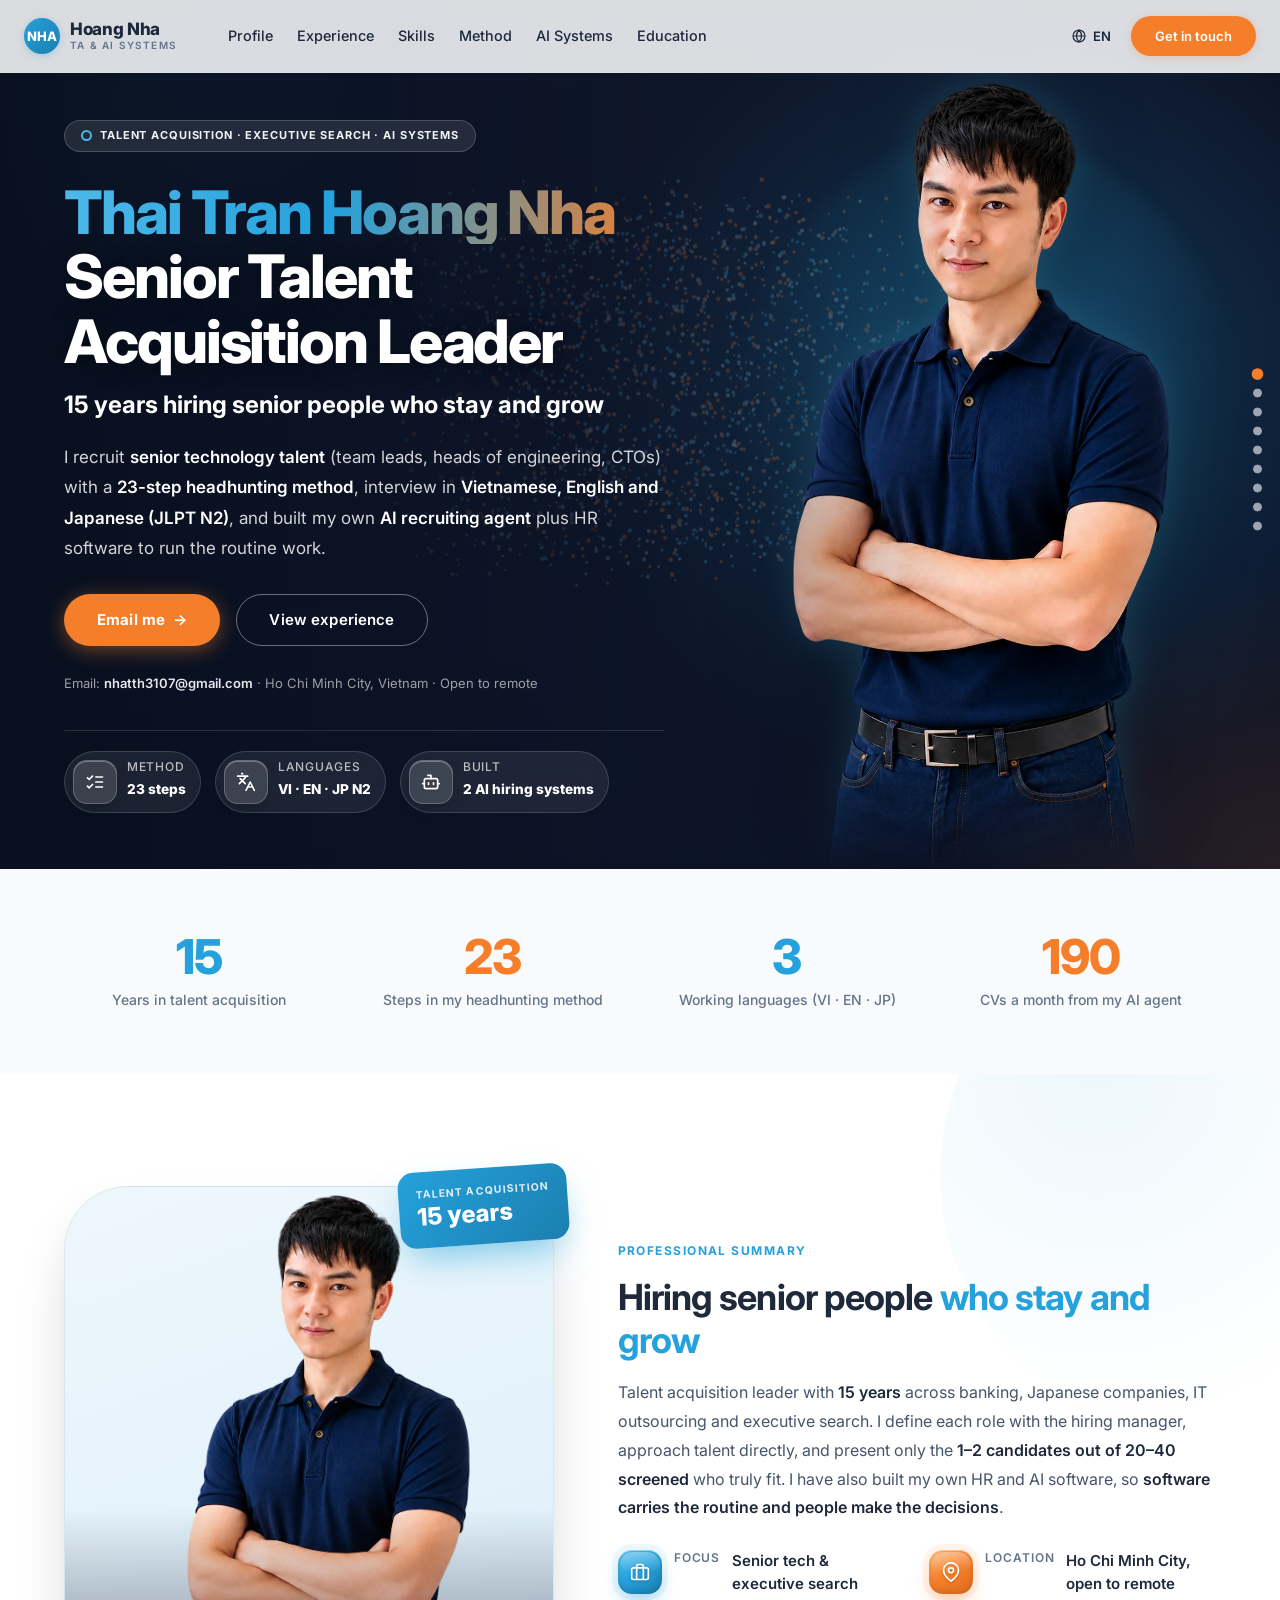
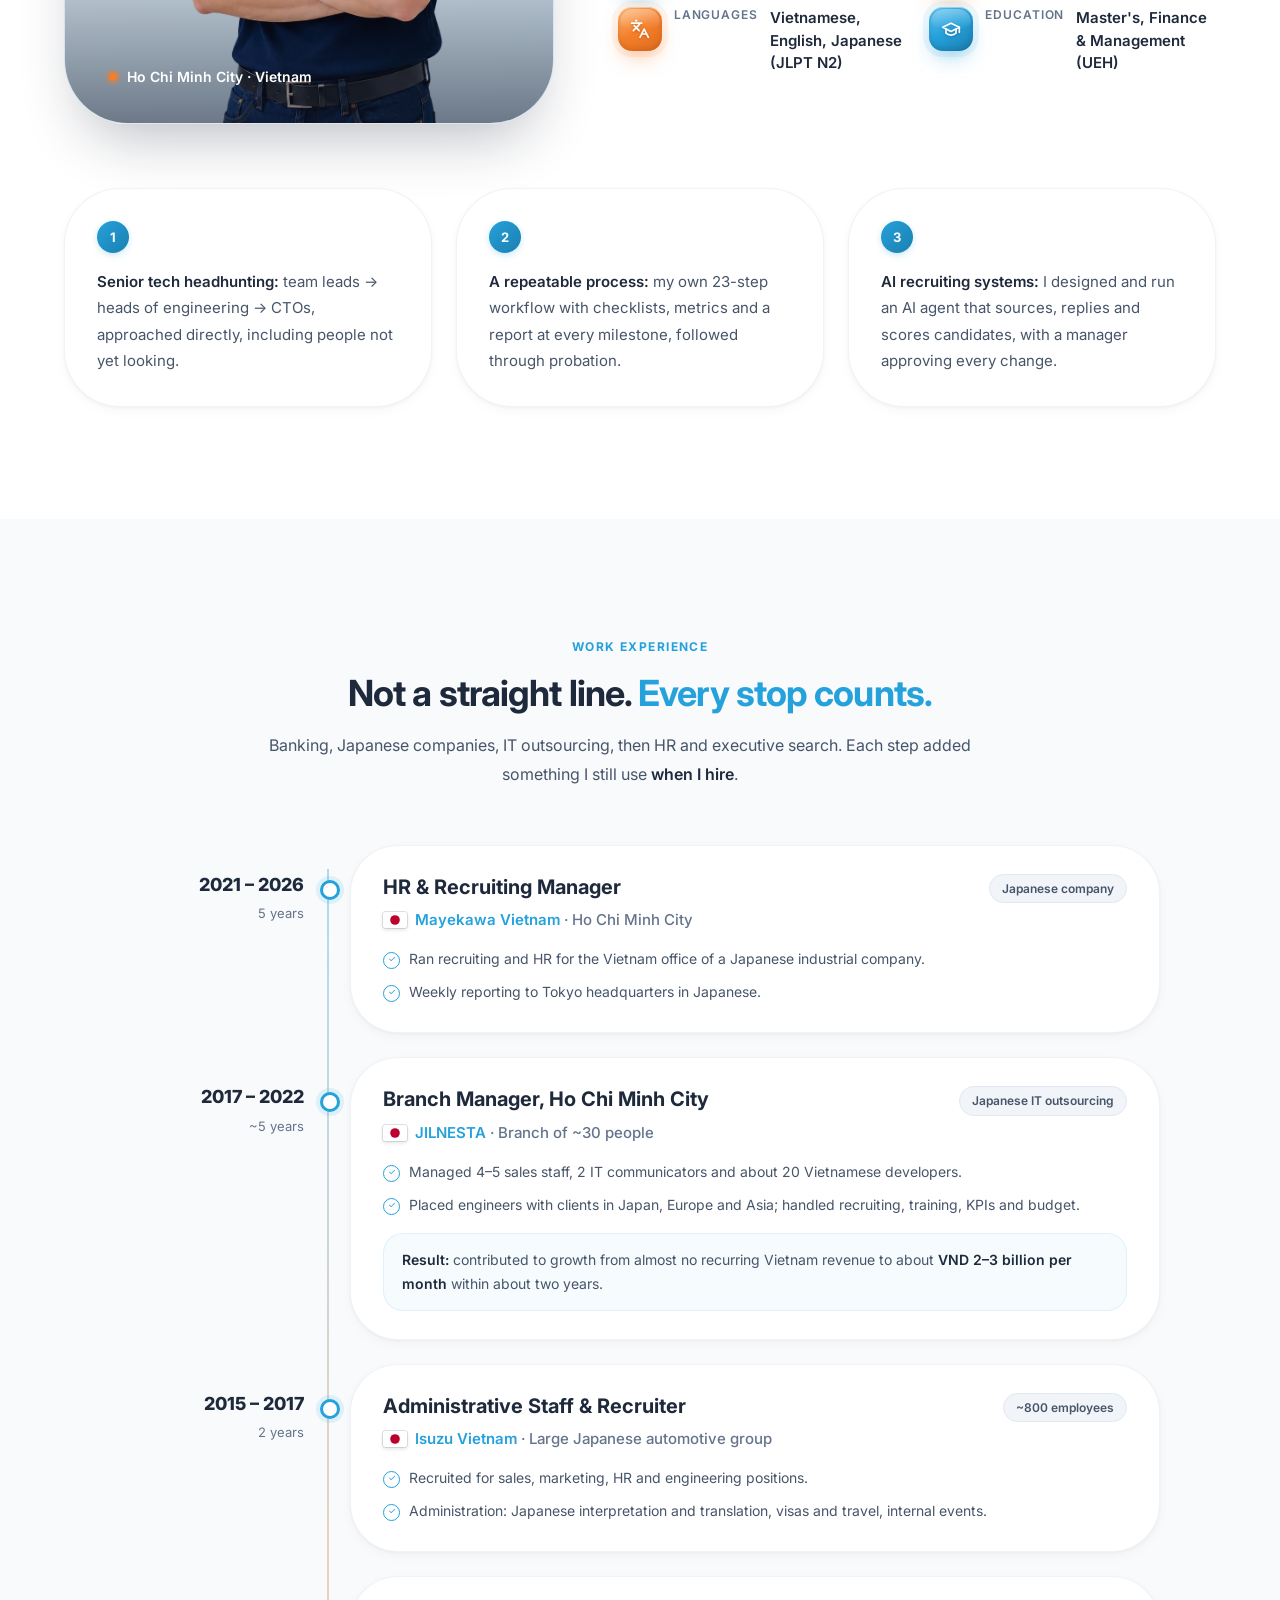
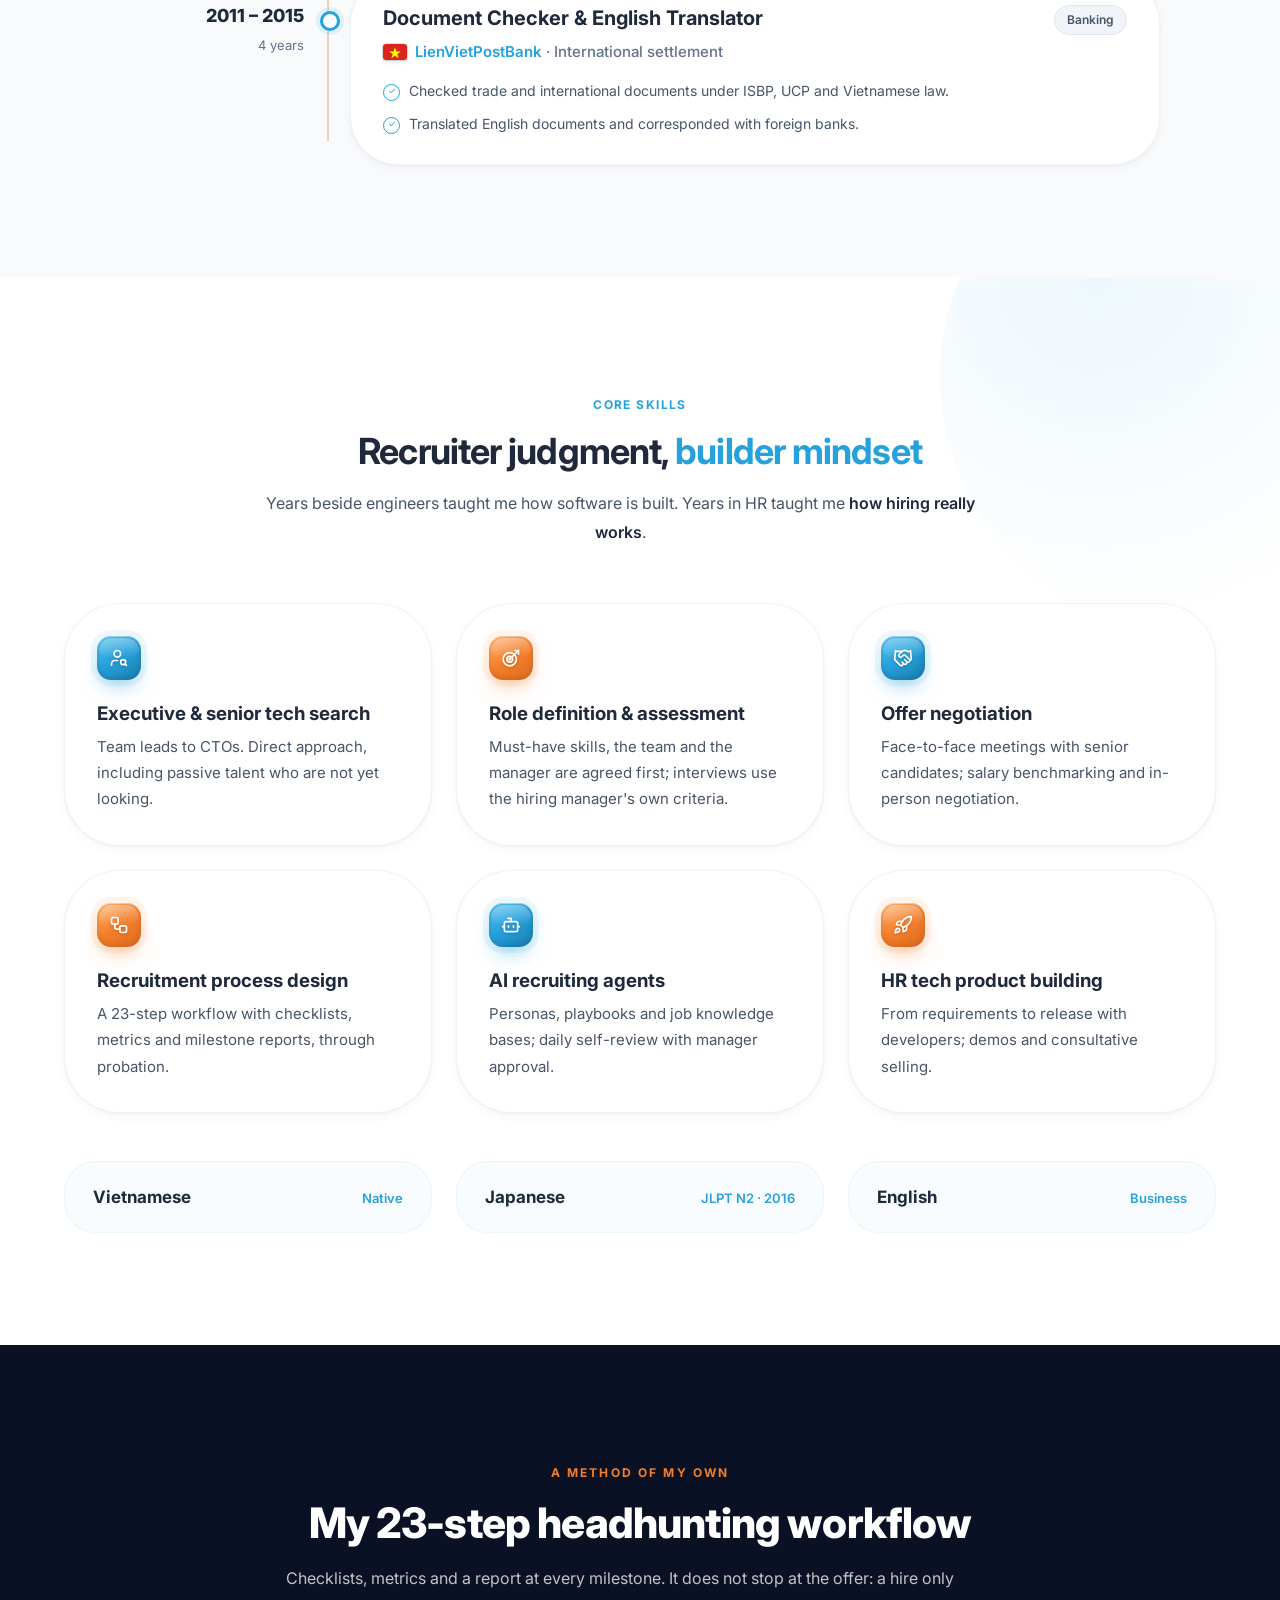
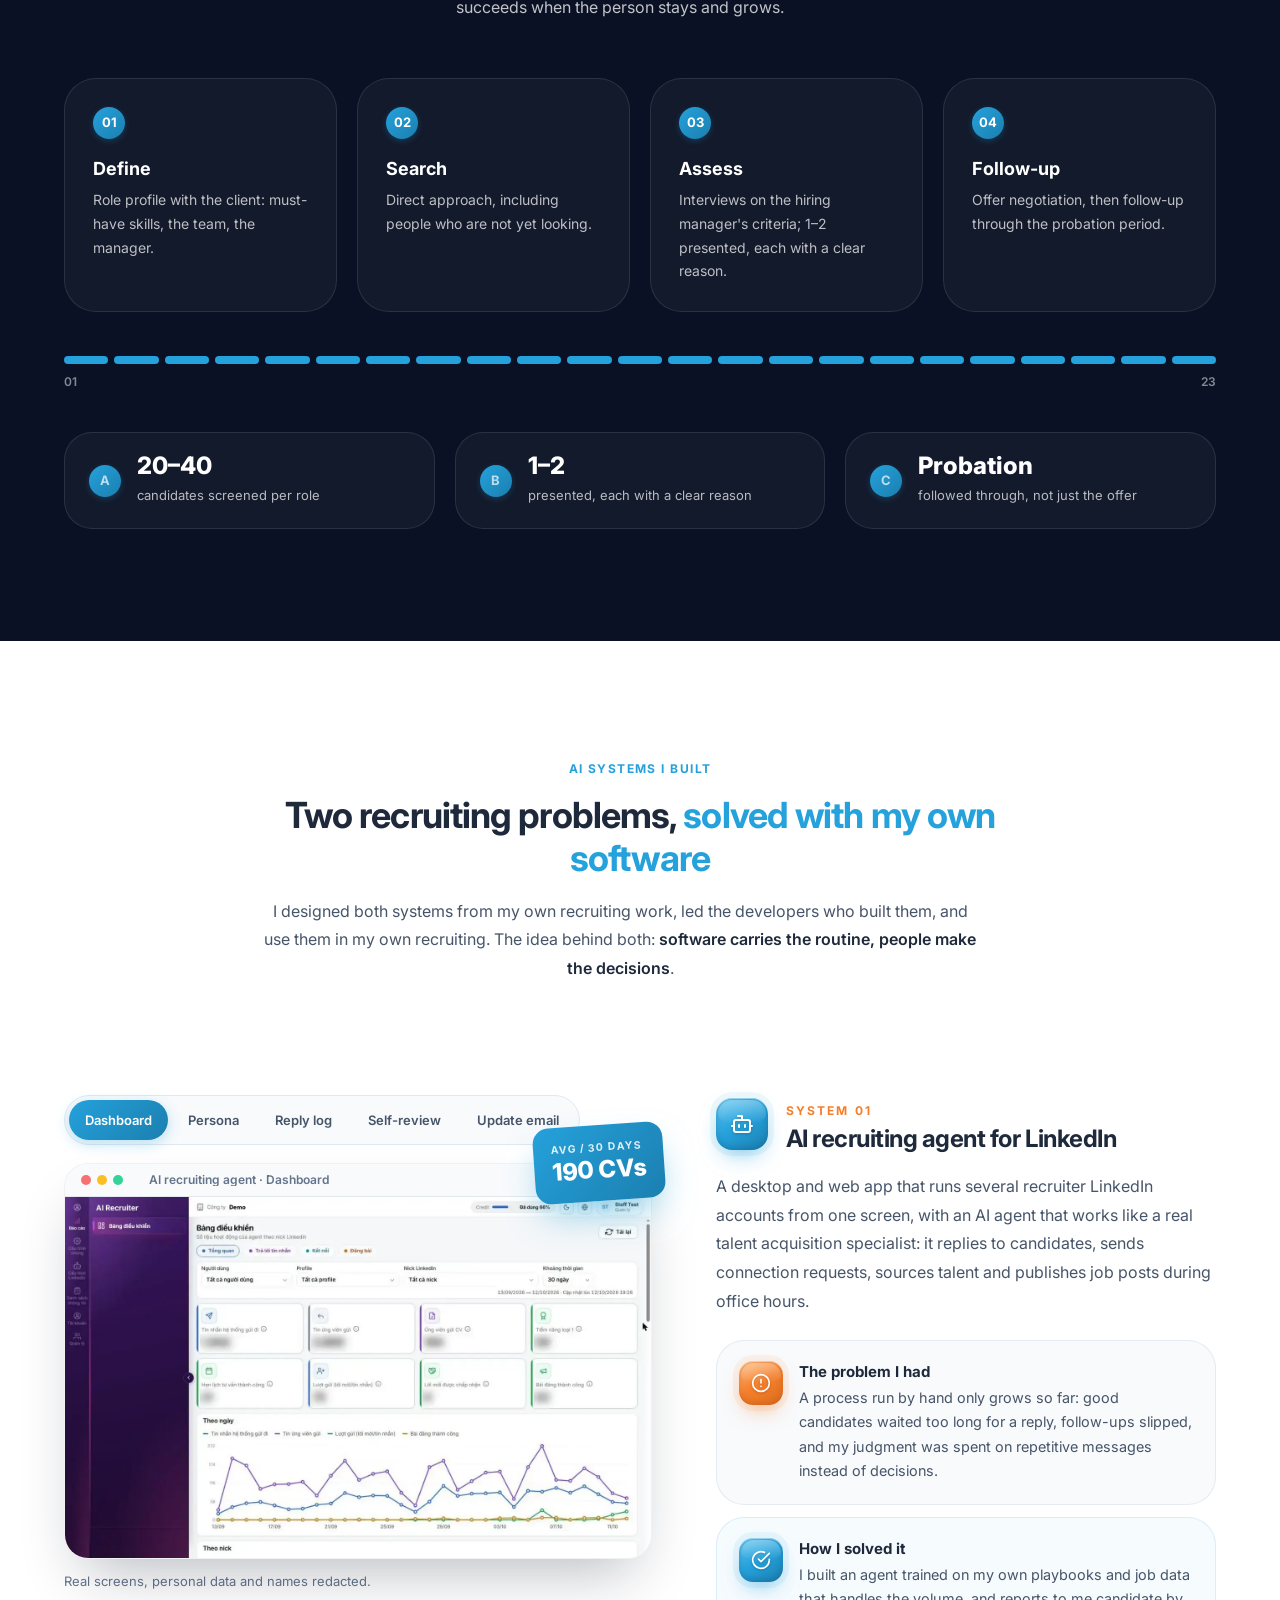
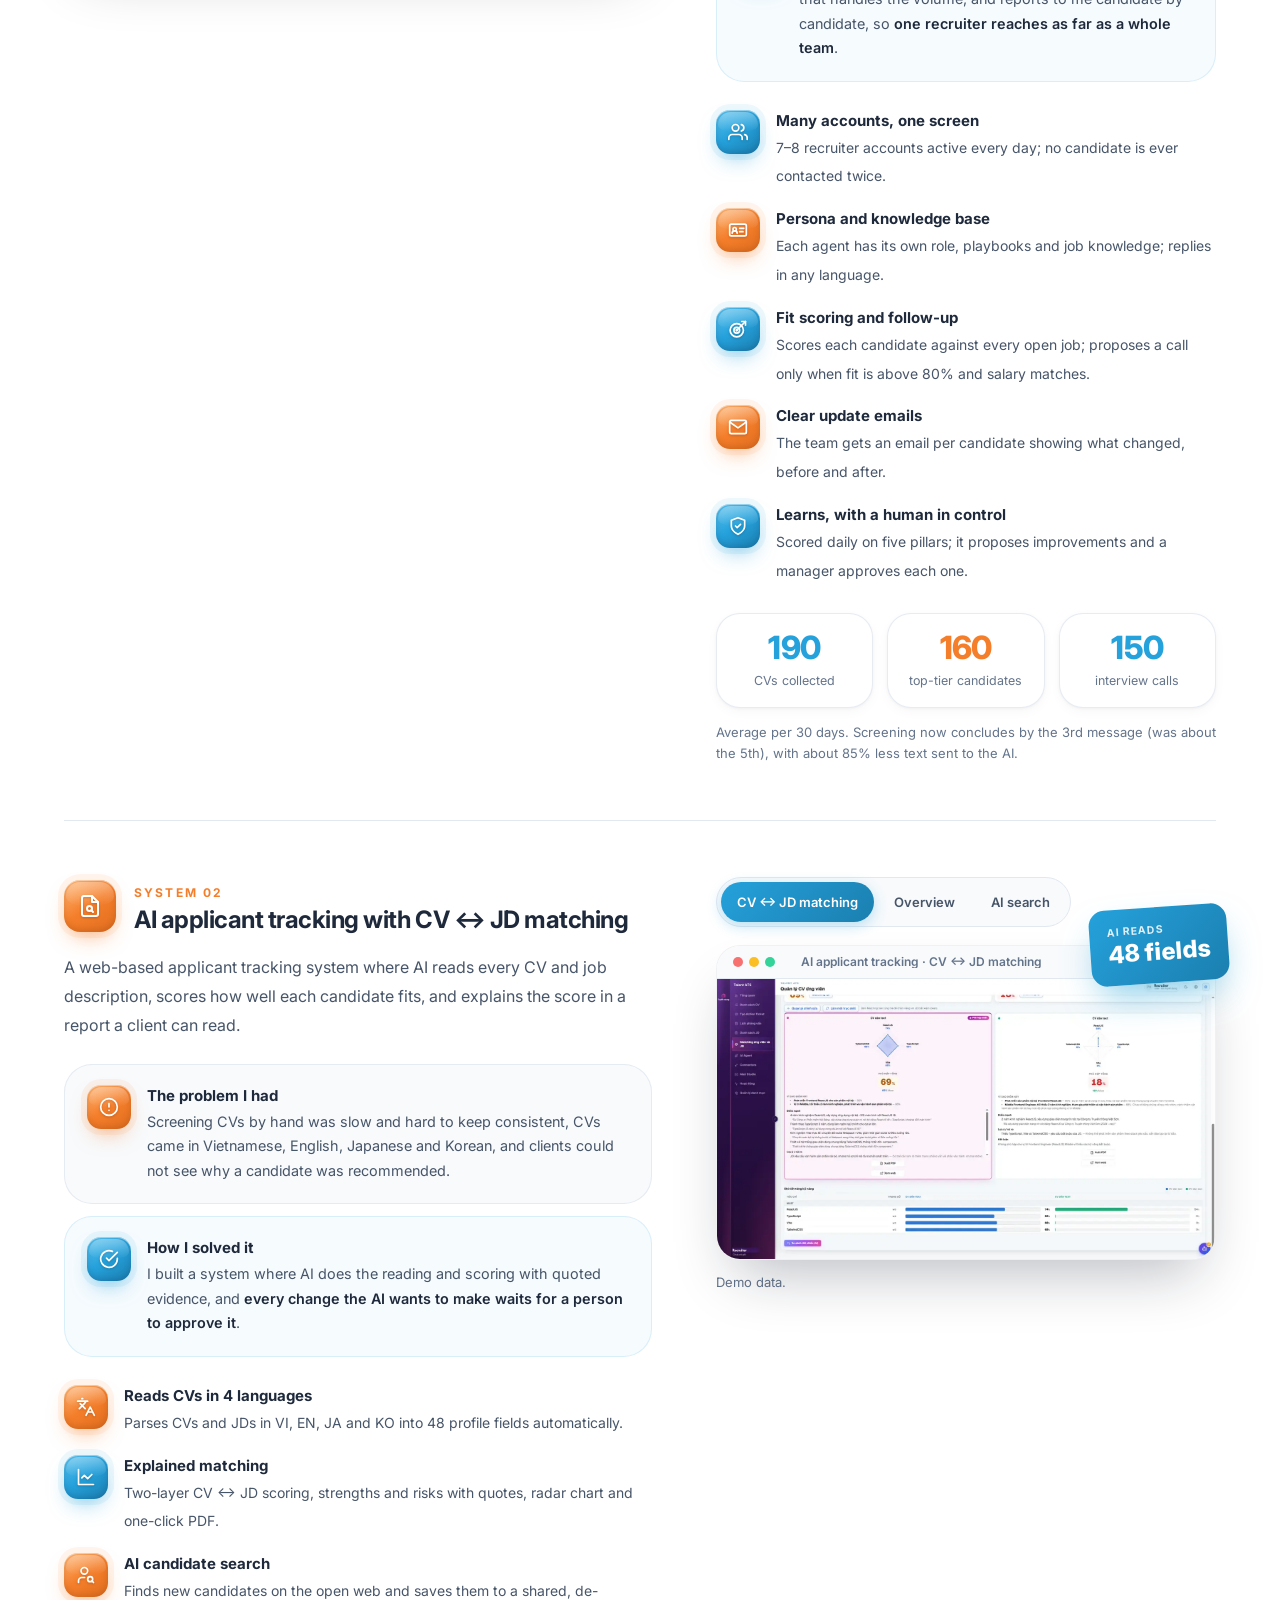
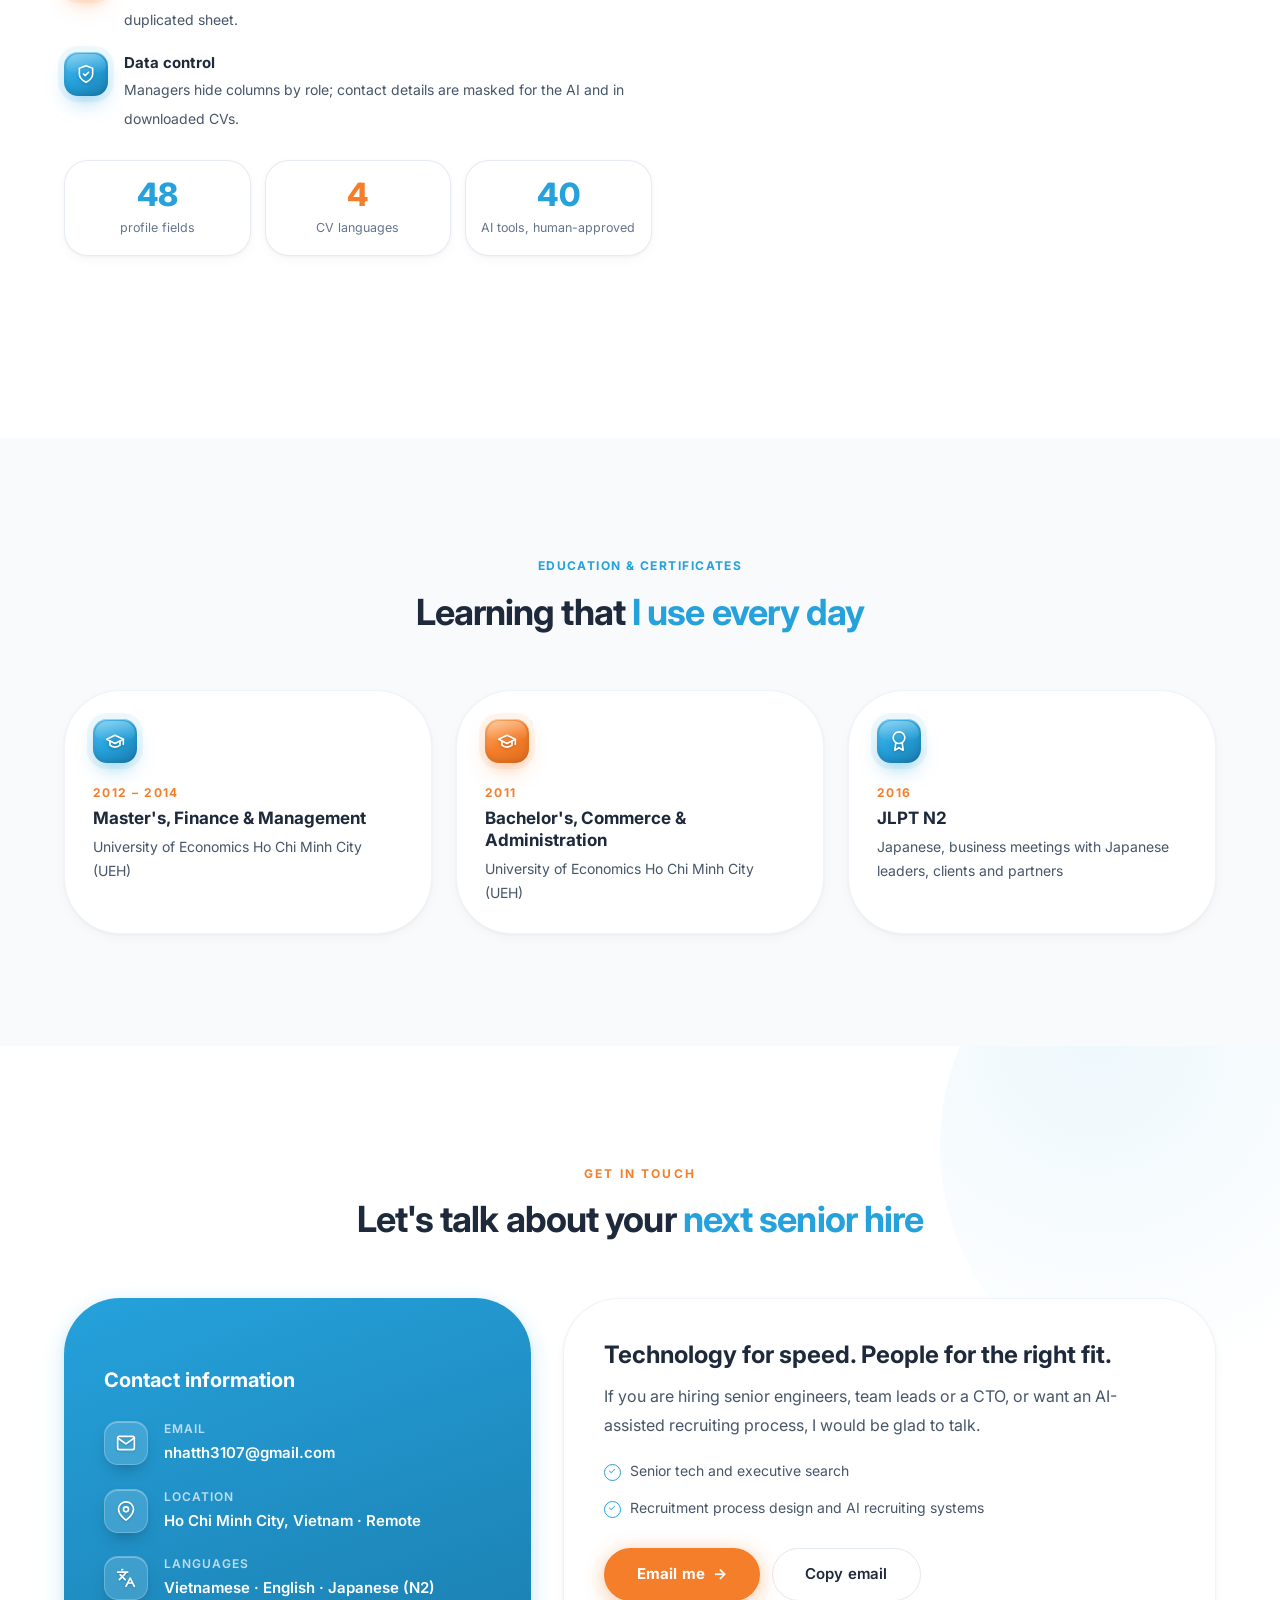
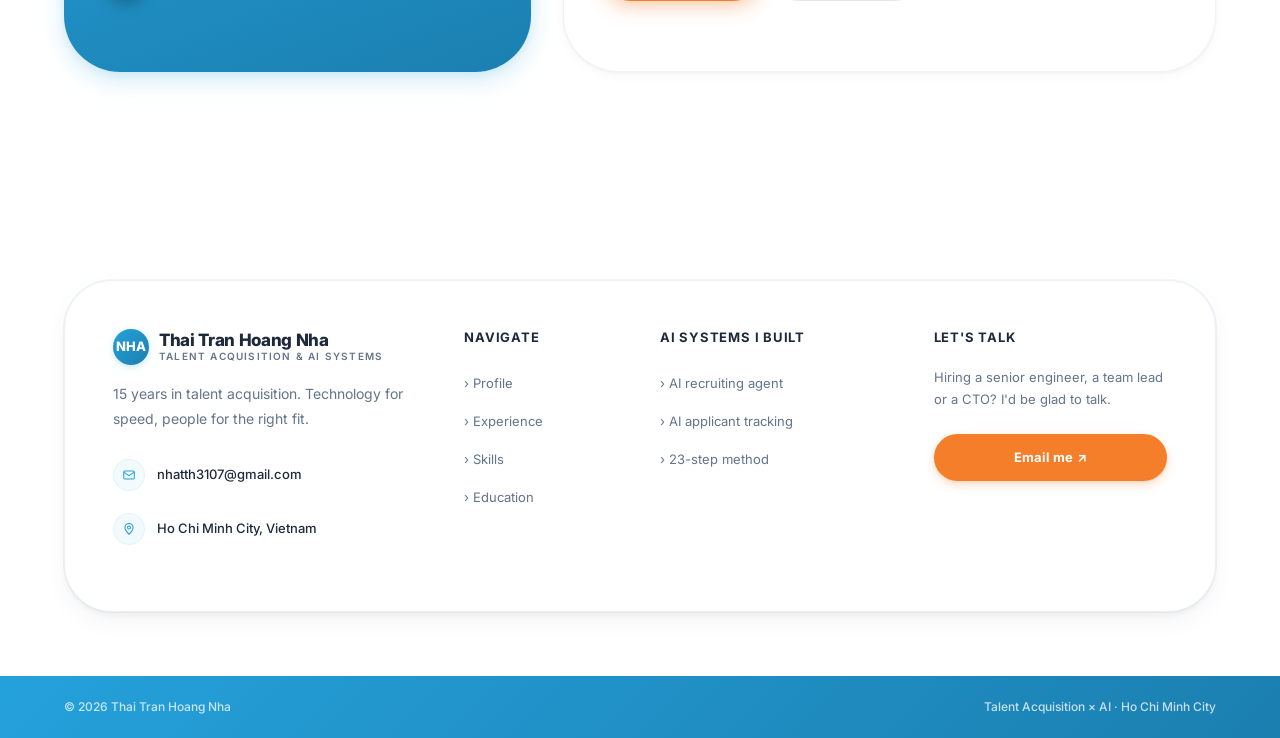
==== Index.html @ be662c87 "Add files via upload" ====
<!doctype html>
<html lang="en" data-lang="en">
<head>
<meta charset="utf-8">
<meta name="viewport" content="width=device-width, initial-scale=1">
<title>Thai Tran Hoang Nha · Talent Acquisition & AI Systems</title>
<meta name="description" content="Thai Tran Hoang Nha (Nha), talent acquisition leader in Ho Chi Minh City, 15 years in TA, builder of AI recruiting systems.">
<link rel="preconnect" href="https://fonts.googleapis.com">
<link rel="preconnect" href="https://fonts.gstatic.com" crossorigin>
<link href="https://fonts.googleapis.com/css2?family=Inter:wght@400;500;600;700;800&display=swap&subset=vietnamese" rel="stylesheet">
<style>
/* Design tokens. Light only. Old variable names kept for the section fragments. */
:root{
  /* brand  */
  --brand-blue:#25A1DB; --brand-blue-light:#4DB8E8; --brand-blue-dark:#1B7FB0;
  --brand-orange:#F47E2A; --brand-orange-light:#F9A256; --brand-orange-dark:#E06E20;
  --brand-navy:#0A1124; --brand-navy-2:#0F172A;
  --grad-blue:linear-gradient(135deg,#25A1DB 0%,#1B7FB0 100%);
  --grad-orange:linear-gradient(135deg,#F47E2A 0%,#F9A256 100%);
  --grad-text:linear-gradient(92deg,#4DB8E8 0%,#25A1DB 45%,#F47E2A 100%);
  --hero-overlay:linear-gradient(to right,rgba(8,15,30,.92) 0%,rgba(10,18,36,.80) 28%,rgba(15,23,42,.45) 55%,rgba(10,18,36,.15) 80%,rgba(10,18,36,.05) 100%);
  --card-rest:0 1px 3px rgba(0,0,0,.04),0 4px 12px rgba(0,0,0,.03);
  --card-hover:0 12px 40px -8px rgba(0,0,0,.1),0 4px 16px -4px rgba(0,0,0,.06);

  /* semantic names used by the fragments */
  --bg:#FFFFFF; --bg2:#EEF7FC; --surface:#FFFFFF; --surface2:#F8FAFC;
  --line:#E2E8F0; --ink:#1E293B; --mute:#475569; --dim:#64748B;
  --acc:#F47E2A; --acc2:#E06E20; --blue:#25A1DB; --blue2:#1B7FB0;
  --glowA:rgba(37,161,219,.22); --glowB:rgba(244,126,42,.08);
  --shadow:var(--card-rest); --shadow-lg:var(--card-hover);
  --grid:transparent;
  --r:56px; --r-sm:28px;
  --ease:cubic-bezier(.22,1,.36,1);
  --fh:"Inter","Plus Jakarta Sans",system-ui,-apple-system,sans-serif;
  --fb:"Inter","Plus Jakarta Sans",system-ui,-apple-system,sans-serif;
  color-scheme:light;
}

/* ===================== BASE ===================== */
*{box-sizing:border-box}
html{scroll-behavior:smooth;scroll-padding-top:80px}
html,body{margin:0}
body{background:#fff;color:var(--mute);font:400 16px/1.8 var(--fb);overflow-x:hidden;-webkit-font-smoothing:antialiased}
img{max-width:100%;display:block}
a{color:inherit}
h1,h2,h3,h4{font-family:var(--fh);margin:0;color:var(--ink);line-height:1.3}
p{margin:0}
::selection{background:rgba(37,161,219,.2);color:var(--ink)}
html[data-lang="en"] .vi{display:none!important}
html[data-lang="vi"] .en{display:none!important}
.bgfx{display:none}
.cursor-glow{display:none}

/* ===================== LAYOUT  ===================== */
.wrap{max-width:1200px;margin:0 auto;padding:0 16px;position:relative;z-index:2}
@media(min-width:600px){.wrap{padding:0 24px}}
.sec{position:relative;overflow:clip;padding:80px 0;background:#fff}
@media(min-width:900px){.sec{padding:112px 0}}
/* alternate white / tint */
main > section.sec:nth-of-type(odd){background:#F8FAFC}
main > section.sec.sec--white{background:#fff}
main > section.sec.sec--tint{background:#F8FAFC}
/* dark navy section */
main > section.sec.sec--dark{background:var(--brand-navy);color:rgba(255,255,255,.85)}
.sec--dark h2,.sec--dark h3,.sec--dark .h2,.sec--dark .h3{color:#fff}
@media(min-width:900px){.sec--dark .h2{font-size:2.625rem;font-weight:800;letter-spacing:-.02em}}
.sec--dark .lead,.sec--dark .muted{color:rgba(255,255,255,.75)}
.sec--dark .dim{color:rgba(255,255,255,.55)}
/* soft blue blob */
.sec:not(#summary):not(#skills):not(#contact)::before{display:none}
.sec::before{content:"";position:absolute;width:520px;height:520px;right:-180px;top:-160px;border-radius:50%;pointer-events:none;background:radial-gradient(circle at 30% 30%,rgba(37,161,219,.08) 0%,transparent 70%);z-index:0}
.center{text-align:center}
.grid-2{display:grid;grid-template-columns:1fr 1fr;gap:56px;align-items:center}
.grid-3{display:grid;grid-template-columns:repeat(3,1fr);gap:24px}
.grid-4{display:grid;grid-template-columns:repeat(4,1fr);gap:24px}
@media(max-width:899px){.grid-2{grid-template-columns:1fr;gap:40px}.grid-4{grid-template-columns:repeat(2,1fr)}.grid-3{grid-template-columns:1fr 1fr}}
@media(max-width:599px){.grid-3,.grid-4{grid-template-columns:1fr}}

/* ===================== TYPOGRAPHY  ===================== */
/* .chap = eyebrow */
.chap{display:flex;align-items:center;gap:10px;margin:0 0 16px;font:700 .75rem/1.4 var(--fb);letter-spacing:.12em;text-transform:uppercase;color:var(--brand-blue)}
.center .chap,.chap.center{justify-content:center}
.chap b{display:none}
.chap i{flex:0 0 28px;height:2px;border-radius:2px;background:var(--brand-orange)}
.chap > span:last-child{color:var(--dim);font-weight:600;letter-spacing:.08em}
.sec--dark .chap{color:var(--brand-blue-light)}
/* .kick = kicker */
.kick{display:inline-block;margin-bottom:12px;font:700 .75rem/1.4 var(--fb);letter-spacing:.18em;text-transform:uppercase;color:var(--brand-orange)}
.h1{font-weight:800;letter-spacing:-.035em;line-height:1.08;font-size:2.25rem;color:var(--ink)}
@media(min-width:900px){.h1{font-size:3.25rem}}
@media(min-width:1200px){.h1{font-size:3.75rem}}
.h2{font-weight:700;letter-spacing:-.025em;line-height:1.2;font-size:1.875rem;color:var(--ink);margin:0 0 16px}
@media(min-width:900px){.h2{font-size:2.25rem}}
.h3{font-weight:600;letter-spacing:-.015em;line-height:1.3;font-size:1.25rem;color:var(--ink)}
/* accent word: span in h2 is blue on the site; .hl = blue, .hl-b = gradient (KineticTitle accent) */
.hl{color:var(--brand-blue)}
.hl-b{background:var(--grad-text);-webkit-background-clip:text;background-clip:text;-webkit-text-fill-color:transparent}
.sec--dark .hl{color:#7DD3FC}
.lead{font-size:1rem;line-height:1.8;color:var(--mute);max-width:720px;margin-top:8px}
.lead b{font-weight:600;color:var(--ink)}
.center .lead{margin-left:auto;margin-right:auto}
.muted{color:var(--mute)} .dim{color:var(--dim)}
.small{font-size:.8125rem}

/* ===================== COMPONENTS ===================== */
/* card */
.card{background:#fff;border:1px solid rgba(226,232,240,.5);border-radius:var(--r);padding:32px;box-shadow:var(--card-rest);position:relative;transition:all .4s var(--ease)}
.card:hover{box-shadow:var(--card-hover);transform:translateY(-4px);border-color:rgba(37,161,219,.15)}
.card.glass{background:rgba(255,255,255,.85);backdrop-filter:blur(16px);-webkit-backdrop-filter:blur(16px)}
.card.active{border-color:rgba(244,126,42,.45);box-shadow:0 12px 40px -8px rgba(244,126,42,.25),0 4px 16px -4px rgba(0,0,0,.06)}
.sec--dark .card{background:rgba(255,255,255,.04);border-color:rgba(255,255,255,.1);box-shadow:none;color:rgba(255,255,255,.85)}
/* .tile = site icon box (40px circle, 8% tint bg, 10% tint border) */
.tile{width:44px;height:44px;min-width:44px;border-radius:999px;display:grid;place-items:center;background:rgba(37,161,219,.08);border:1px solid rgba(37,161,219,.1);color:var(--brand-blue)}
.tile.acc{background:rgba(244,126,42,.08);border-color:rgba(244,126,42,.1);color:var(--brand-orange)}
.tile svg{width:20px;height:20px;stroke-width:1.5}
/* pill = hero stat chip / footer icon chip on light */
.pill{display:inline-flex;align-items:center;gap:8px;padding:6px 14px;border-radius:32px;border:1px solid var(--line);background:#fff;font:600 .8125rem/1.4 var(--fb);color:var(--ink);box-shadow:var(--card-rest)}
.pill code{font:700 .6875rem/1 var(--fb);color:var(--brand-blue);background:rgba(37,161,219,.08);padding:4px 7px;border-radius:999px;letter-spacing:.06em}
.pill.acc{background:rgba(244,126,42,.1);border-color:rgba(244,126,42,.3);color:var(--brand-orange-dark);box-shadow:none}
.pill.ghost{box-shadow:none;background:transparent;border-style:dashed;color:var(--mute)}
.pills{display:flex;flex-wrap:wrap;gap:10px}
/* buttons */
.btn{display:inline-flex;align-items:center;justify-content:center;gap:8px;padding:12px 32px;border-radius:32px;font:600 .9375rem/1.75 var(--fb);letter-spacing:.01em;text-decoration:none;border:1px solid transparent;cursor:pointer;transition:all .3s var(--ease)}
.btn:hover{transform:translateY(-2px)}
.btn.primary{background:var(--brand-orange);color:#fff;box-shadow:0 4px 20px rgba(244,126,42,.45)}
.btn.primary:hover{background:var(--brand-orange-dark);box-shadow:0 8px 30px rgba(244,126,42,.55)}
.btn.blue{background:var(--grad-blue);color:#fff;box-shadow:0 4px 14px rgba(37,161,219,.3)}
.btn.ghost{background:transparent;border-color:var(--line);color:var(--ink)}
.btn.ghost:hover{border-color:#cbd5e1;background:rgba(241,245,249,.5)}
.on-dark .btn.ghost,.sec--dark .btn.ghost{border-color:rgba(255,255,255,.4);color:#fff;backdrop-filter:blur(4px)}
.on-dark .btn.ghost:hover,.sec--dark .btn.ghost:hover{border-color:#fff;background:rgba(255,255,255,.08)}
.btn:focus-visible,.icon-btn:focus-visible,a:focus-visible,button:focus-visible{outline:2px solid var(--brand-blue);outline-offset:3px}
/* stat = StatsBar (big 800 number, alternating blue/orange) */
.stat{text-align:center}
.stat .num{font:800 2.5rem/1 var(--fh);color:var(--brand-blue);letter-spacing:-.02em}
@media(min-width:900px){.stat .num{font-size:3rem}}
.stat:nth-child(even) .num{color:var(--brand-orange)}
.stat .num .unit{color:inherit}
.stat .lbl{margin-top:8px;color:var(--dim);font-size:.875rem;font-weight:500;line-height:1.5}
/* screenshot frame = site .media (big radius, deep shadow) */
.shot{margin:0;border-radius:24px;overflow:hidden;background:#fff;border:1px solid rgba(15,23,42,.06);box-shadow:0 30px 60px -20px rgba(15,23,42,.3);cursor:zoom-in;transform-style:preserve-3d}
.shot-bar{display:flex;align-items:center;gap:6px;padding:10px 16px;background:#F8FAFC;border-bottom:1px solid var(--line);font:600 .75rem/1 var(--fb);color:var(--dim)}
.shot-bar i{width:10px;height:10px;border-radius:50%;background:#F87171}
.shot-bar i:nth-child(2){background:#FBBF24}.shot-bar i:nth-child(3){background:#34D399}
.shot-bar span{margin-left:10px;white-space:nowrap;overflow:hidden;text-overflow:ellipsis}
.shot img{width:100%;height:auto}
.shot figcaption,.cap{font-size:.8125rem;color:var(--dim);margin-top:12px;line-height:1.6}
/* bracket = site .commit box (pale blue) */
.bracket{position:relative;padding:32px;border-radius:var(--r);background:rgba(37,161,219,.03);border:1px solid rgba(37,161,219,.08);box-shadow:0 1px 3px rgba(0,0,0,.02)}
@media(min-width:900px){.bracket{padding:48px}}
.bar{height:8px;border-radius:99px;background:#EEF2F7;overflow:hidden}
.bar>i{display:block;height:100%;width:var(--w,50%);border-radius:inherit;background:var(--grad-blue);transform:scaleX(0);transform-origin:left;transition:transform 1.4s var(--ease)}
.in .bar>i,.bar.in>i{transform:scaleX(1)}
.marquee{overflow:hidden;mask-image:linear-gradient(90deg,transparent,#000 10%,#000 90%,transparent)}
.marquee>div{display:flex;gap:14px;width:max-content;animation:mq 40s linear infinite}
@keyframes mq{to{transform:translateX(-50%)}}
/* site checklist */
.checks{list-style:none;margin:0;padding:0;display:flex;flex-direction:column;gap:12px}
.checks li{position:relative;padding-left:26px;font-size:.875rem;line-height:1.75;color:var(--mute)}
.checks li::before{content:"✓";position:absolute;left:0;top:5px;width:15px;height:15px;border:1.5px solid var(--brand-blue);border-radius:50%;color:var(--brand-blue);font-size:9px;line-height:12px;text-align:center}
/* site orange-dot caption + rotated blue badge */
.dot-cap{display:inline-flex;align-items:center;gap:10px;font-size:.875rem;font-weight:600}
.dot-cap::before{content:"";width:8px;height:8px;border-radius:50%;background:var(--brand-orange);box-shadow:0 0 0 4px rgba(244,126,42,.3)}
.badge-blue{display:inline-block;transform:rotate(-4deg);background:var(--grad-blue);color:#fff;border-radius:16px;padding:14px 18px;box-shadow:0 18px 36px -10px rgba(43,166,217,.6)}
.badge-blue small{display:block;font-size:.65rem;letter-spacing:.1em;font-weight:700;opacity:.85;text-transform:uppercase}
.badge-blue b{font-size:1.5rem;font-weight:800;line-height:1}
.solution{padding:24px;border-radius:var(--r);text-align:center;background:var(--grad-blue);box-shadow:0 12px 28px rgba(37,161,219,.25),0 2px 8px rgba(37,161,219,.12);color:#fff;font-weight:700;font-size:.9375rem}

/* ===================== MOTION  ===================== */
[data-reveal]{opacity:0;transform:translateY(30px);transition:opacity .8s var(--ease),transform .8s var(--ease),filter .8s var(--ease);transition-delay:calc(var(--i,0) * 100ms)}
[data-reveal="left"]{transform:translateX(-40px)}
[data-reveal="right"]{transform:translateX(40px)}
[data-reveal="zoom"]{transform:scale(.94)}
[data-reveal="blur"]{filter:blur(10px);transform:none}
[data-reveal].in{opacity:1;transform:none;filter:none}
.strike{position:relative;display:inline-block;transition:color .6s .5s}
.strike::after{content:"";position:absolute;left:-2%;right:-2%;top:55%;height:3px;background:var(--brand-orange);border-radius:2px;transform:scaleX(0);transform-origin:left;transition:transform .8s var(--ease) var(--sd,.4s)}
.in .strike::after,.strike.in::after{transform:scaleX(1)}
.in .strike,.strike.in{color:var(--dim)}
.draw{stroke-dasharray:1;stroke-dashoffset:1;transition:stroke-dashoffset 1.8s var(--ease) var(--dd,0s)}
.in .draw,.draw.in{stroke-dashoffset:0}
/* KineticTitle: words rise with slight rotation (.7s, 45ms stagger) */
[data-split] .w{display:inline-block;overflow:hidden;vertical-align:top;padding-bottom:.08em}
[data-split] .w>span{display:inline-block;transform:translateY(115%) rotate(7deg);transform-origin:0 100%;opacity:0;transition:transform .7s var(--ease),opacity .7s var(--ease);transition-delay:calc(var(--wi) * 45ms)}
[data-split].in .w>span{transform:none;opacity:1}
.hl-b[data-split] .w>span,.hl-b .w>span{background:var(--grad-text);-webkit-background-clip:text;background-clip:text;-webkit-text-fill-color:transparent}
.pulse{position:relative}
.pulse::after{content:"";position:absolute;inset:-6px;border-radius:inherit;border:2px solid var(--brand-orange);opacity:0;animation:pulse 2.4s var(--ease) infinite}
@keyframes pulse{0%{opacity:.7;transform:scale(.9)}100%{opacity:0;transform:scale(1.35)}}
.float{animation:float 6s ease-in-out infinite}
@keyframes float{50%{transform:translateY(-10px)}}
@keyframes spin{to{transform:rotate(360deg)}}
.spin-slow{animation:spin 30s linear infinite}
@keyframes hero-pulse{0%,100%{opacity:.5;transform:scale(1)}50%{opacity:1;transform:scale(1.15)}}
.fx-particles{position:absolute;inset:0;z-index:1;opacity:.4;pointer-events:none}
/* featured icon: library box sizes (44 / 52) + outer ring, with gradient fill, top highlight and coloured drop shadow */
.fi{position:relative;width:52px;height:52px;min-width:52px;border-radius:16px;display:inline-grid;place-items:center;color:#fff;
  background:linear-gradient(145deg,#5CC4F0 0%,#25A1DB 48%,#1B7FB0 100%);
  box-shadow:inset 0 1px 0 rgba(255,255,255,.45),inset 0 -2px 6px rgba(10,60,100,.25),0 10px 22px -8px rgba(37,161,219,.65),0 0 0 6px rgba(37,161,219,.08)}
.fi::after{content:"";position:absolute;inset:2px 2px 50% 2px;border-radius:14px 14px 40% 40%;background:linear-gradient(180deg,rgba(255,255,255,.32),rgba(255,255,255,0));pointer-events:none}
.fi.or{background:linear-gradient(145deg,#FFB877 0%,#F47E2A 50%,#E06E20 100%);box-shadow:inset 0 1px 0 rgba(255,255,255,.45),inset 0 -2px 6px rgba(120,50,0,.22),0 10px 22px -8px rgba(244,126,42,.65),0 0 0 6px rgba(244,126,42,.08)}
.fi svg{position:relative;z-index:1;width:24px;height:24px;stroke-width:2;filter:drop-shadow(0 1px 1px rgba(0,0,0,.18))}
.fi.sm{width:44px;height:44px;min-width:44px;border-radius:14px}
.fi.sm svg{width:20px;height:20px}
.fi.lg{width:64px;height:64px;min-width:64px;border-radius:20px}
.fi.lg svg{width:30px;height:30px}
.fi.glass{background:rgba(255,255,255,.14);box-shadow:inset 0 1px 0 rgba(255,255,255,.3),0 8px 18px -8px rgba(0,0,0,.4);border:1px solid rgba(255,255,255,.22)}
.fi.glass::after{display:none}
/* tilt glare */
[data-tilt]{transition:transform .5s var(--ease)}

/* ===================== HEADER  ===================== */
.progress{position:fixed;left:0;top:0;height:3px;width:100%;z-index:1200;transform-origin:left;transform:scaleX(0);background:linear-gradient(90deg,var(--brand-blue),var(--brand-orange))}
.topbar{position:fixed;inset:0 0 auto 0;z-index:1100;background:rgba(255,255,255,.85);backdrop-filter:blur(20px) saturate(180%);-webkit-backdrop-filter:blur(20px) saturate(180%);border-bottom:1px solid rgba(226,232,240,.3);transition:all .3s ease}
.topbar.is-scrolled{background:rgba(255,255,255,.95);border-bottom-color:rgba(226,232,240,.6);box-shadow:0 1px 8px rgba(0,0,0,.05)}
.topbar-in{max-width:1536px;margin:0 auto;padding:0 16px;min-height:64px;display:flex;align-items:center;gap:8px}
@media(min-width:600px){.topbar-in{padding:0 24px}}
@media(min-width:900px){.topbar-in{min-height:72px}}
.brand{display:flex;align-items:center;gap:10px;margin-right:32px;text-decoration:none;white-space:nowrap}
.brand-mark{width:36px;height:36px;border-radius:999px;display:grid;place-items:center;background:var(--grad-blue);color:#fff;font:800 .8125rem/1 var(--fb);letter-spacing:.02em;box-shadow:0 2px 6px rgba(37,161,219,.25)}
.brand-name{font:800 1.0625rem/1.1 var(--fb);color:var(--ink);letter-spacing:-.02em}
.brand-name small{display:block;font:600 .625rem/1.3 var(--fb);color:var(--dim);letter-spacing:.12em;text-transform:uppercase}
.topbar nav{flex:1;display:none;gap:2px}
@media(min-width:1100px){.topbar nav{display:flex}}
.topbar nav a{position:relative;padding:6px 11px;border-radius:12px;color:var(--ink);font:500 .9rem/1.6 var(--fb);text-decoration:none;white-space:nowrap;transition:all .2s}
.topbar nav a:hover{color:var(--brand-blue);background:rgba(37,161,219,.04)}
.topbar nav a.on{color:var(--brand-blue);font-weight:700}
.topbar nav a.on::after{content:"";position:absolute;bottom:3px;left:25%;right:25%;height:2.5px;border-radius:2px;background:var(--brand-blue)}
.top-right{display:flex;align-items:center;gap:8px;margin-left:auto}
.icon-btn{background:none;border:0;color:var(--ink);font:600 .8125rem/1 var(--fb);padding:8px 12px;border-radius:12px;cursor:pointer;display:inline-flex;align-items:center;gap:6px}
.icon-btn:hover{background:rgba(0,0,0,.03)}
.icon-btn svg{width:16px;height:16px}
.top-cta{display:none;font:600 .8125rem/1.75 var(--fb);padding:8px 24px;border-radius:32px;background:var(--brand-orange);color:#fff;text-decoration:none;white-space:nowrap;box-shadow:0 2px 8px rgba(244,126,42,.25);transition:all .3s var(--ease)}
.top-cta:hover{background:var(--brand-orange-dark);box-shadow:0 4px 16px rgba(244,126,42,.35)}
@media(min-width:600px){.top-cta{display:inline-flex}}
.dots{position:fixed;right:18px;top:50%;transform:translateY(-50%);z-index:80;display:flex;flex-direction:column;gap:10px}
.dots a{width:9px;height:9px;border-radius:50%;border:1.5px solid #94A3B8;display:block;transition:all .3s;background:rgba(255,255,255,.6)}
.dots a.on{background:var(--brand-orange);border-color:var(--brand-orange);transform:scale(1.3)}
@media(max-width:899px){.dots{display:none}}

/* ===================== FOOTER  ===================== */
.ft{background:#fff;padding-top:64px;position:relative;z-index:2}
@media(min-width:900px){.ft{padding-top:96px}}
.ft-card{display:grid;grid-template-columns:1fr;gap:32px;padding:32px;border-radius:48px;background:#fff;border:1px solid rgba(226,232,240,.6);box-shadow:0 4px 6px -1px rgba(0,0,0,.04),0 10px 30px -5px rgba(0,0,0,.06),0 0 0 1px rgba(241,245,249,.8)}
@media(min-width:900px){.ft-card{grid-template-columns:4fr 2fr 3fr 3fr;gap:40px;padding:48px}}
.ft-brand p{font-size:.875rem;line-height:1.8;color:var(--dim);margin:16px 0 24px;max-width:300px}
.ft-ct{display:flex;gap:12px;align-items:center;margin-bottom:14px;text-decoration:none;color:var(--ink);font-size:.8125rem;font-weight:500;transition:color .2s}
.ft-ct:hover{color:var(--brand-blue)}
.ft-ico{width:32px;height:32px;min-width:32px;border-radius:32px;background:rgba(37,161,219,.06);border:1px solid rgba(37,161,219,.08);color:var(--brand-blue);display:grid;place-items:center}
.ft-ico svg{width:14px;height:14px}
.ft-col h4{margin:0 0 20px;font-size:.8125rem;font-weight:700;color:var(--ink);text-transform:uppercase;letter-spacing:.06em}
.ft-col>a{display:flex;align-items:center;gap:4px;margin-bottom:8px;color:var(--dim);font-size:.8125rem;text-decoration:none;transition:all .2s}
.ft-col>a:hover{color:var(--brand-orange);transform:translateX(3px)}
.ft-col>a.ft-btn,.ft-col>a.ft-btn:hover{color:#fff;transform:none}
.ft-col p{font-size:.8125rem;line-height:1.7;color:var(--dim);margin:0 0 24px}
.ft-btn{display:flex;justify-content:center;gap:8px;padding:12px 28px;border-radius:40px;background:var(--brand-orange);color:#fff;font-size:.875rem;font-weight:600;text-decoration:none;box-shadow:0 4px 10px rgba(244,126,42,.25),0 1px 3px rgba(244,126,42,.15);transition:all .3s var(--ease)}
.ft-btn:hover{background:var(--brand-orange-dark);box-shadow:0 6px 20px rgba(244,126,42,.35)}
.ft-bar{margin-top:48px;padding:20px 0;background:var(--grad-blue)}
@media(min-width:900px){.ft-bar{margin-top:64px}}
.ft-bar .wrap{display:flex;flex-wrap:wrap;justify-content:space-between;align-items:center;gap:12px;color:rgba(255,255,255,.75);font-size:.75rem;font-weight:500}

/* ===================== LIGHTBOX ===================== */
.lightbox{position:fixed;inset:0;z-index:1300;background:rgba(8,15,30,.85);backdrop-filter:blur(6px);display:grid;place-items:center;padding:24px;opacity:0;pointer-events:none;transition:opacity .35s}
.lightbox.open{opacity:1;pointer-events:auto}
.lightbox img{max-width:min(1400px,96vw);max-height:86vh;border-radius:16px;box-shadow:0 30px 80px rgba(0,0,0,.6);transform:scale(.94);transition:transform .45s var(--ease)}
.lightbox.open img{transform:none}
.lightbox p{color:#E2E8F0;margin-top:14px;text-align:center;font-size:14px}
.lightbox .icon-btn{position:absolute;top:18px;right:18px;color:#fff;background:rgba(255,255,255,.1)}


/* QA: tap targets >= 40px, min text 12px, readable orange buttons */
.icon-btn{min-height:44px;min-width:44px}
.top-cta{min-height:40px;align-items:center}
.ft-col>a{min-height:36px;margin-bottom:2px}
.ft-ct{min-height:40px}
.ft-btn{font-size:.9375rem;font-weight:700}
.btn.primary{font-weight:700}
.lightbox .icon-btn{min-width:44px;min-height:44px}
small{font-size:max(12px,.75rem)}

@media (prefers-reduced-motion:reduce){
  *,*::before,*::after{animation:none!important;transition:none!important}
  [data-reveal],[data-split] .w>span{opacity:1!important;transform:none!important;filter:none!important}
  .draw{stroke-dashoffset:0!important}
}
@media print{.topbar,.dots,.progress,.lightbox{display:none!important}[data-reveal]{opacity:1!important;transform:none!important}}
</style>
</head>
<body>
<div class="progress" aria-hidden="true"></div>

<header class="topbar">
  <div class="topbar-in">
    <a class="brand" href="#hero" aria-label="Thai Tran Hoang Nha">
      <span class="brand-mark">NHA</span>
      <span class="brand-name">Hoang Nha<small>TA &amp; AI Systems</small></span>
    </a>
    <nav aria-label="Sections">
      <a href="#summary"><span class="en">Profile</span><span class="vi">Hồ sơ</span></a>
      <a href="#experience"><span class="en">Experience</span><span class="vi">Kinh nghiệm</span></a>
      <a href="#skills"><span class="en">Skills</span><span class="vi">Kỹ năng</span></a>
      <a href="#method"><span class="en">Method</span><span class="vi">Quy trình</span></a>
      <a href="#systems"><span class="en">AI Systems</span><span class="vi">Hệ thống AI</span></a>
      <a href="#education"><span class="en">Education</span><span class="vi">Học vấn</span></a>
    </nav>
    <div class="top-right">
      <button class="icon-btn" id="langBtn" type="button" aria-label="Switch language">
        <svg viewBox="0 0 24 24" fill="none" stroke="currentColor" stroke-width="1.8" aria-hidden="true"><circle cx="12" cy="12" r="9"/><path d="M3 12h18M12 3c2.5 2.6 3.8 5.6 3.8 9s-1.3 6.4-3.8 9c-2.5-2.6-3.8-5.6-3.8-9S9.5 5.6 12 3z"/></svg>
        <span id="langLbl">EN</span>
      </button>
      <a class="top-cta" href="#contact"><span class="en">Get in touch</span><span class="vi">Liên hệ</span></a>
    </div>
  </div>
</header>
<div class="dots" aria-hidden="true"></div>

<main>
<style>
/* ---------- shared CV helpers ---------- */
.sec-head{max-width:760px;margin:0 auto 56px;text-align:center}
.sec-head .lead{margin-top:16px}
.eyebrow{display:inline-block;margin-bottom:16px;font:700 .75rem/1.4 var(--fb);letter-spacing:.12em;text-transform:uppercase;color:var(--brand-blue)}
.eyebrow.or{color:var(--brand-orange);letter-spacing:.18em}
.b{font-weight:600;color:var(--ink)}
.tag{display:inline-flex;align-items:center;gap:6px;padding:4px 12px;border-radius:999px;font:600 .75rem/1.6 var(--fb);background:rgba(37,161,219,.08);color:var(--blue2);border:1px solid rgba(37,161,219,.12)}
.tag.or{background:rgba(244,126,42,.08);color:var(--acc2);border-color:rgba(244,126,42,.14)}
.tag.gr{background:#F1F5F9;color:var(--mute);border-color:var(--line)}
.num-dot{width:32px;height:32px;border-radius:50%;display:inline-grid;place-items:center;background:var(--grad-blue);color:#fff;font:700 .8125rem/1 var(--fb);box-shadow:0 2px 6px rgba(37,161,219,.25)}

/* ---------- HERO ---------- */
#hero{min-height:92vh;display:flex;align-items:center;padding:120px 0 56px;background:var(--brand-navy);color:rgba(255,255,255,.85)}
#hero::before{display:none}
#hero .bg{position:absolute;inset:0;z-index:0;background:radial-gradient(ellipse 55% 75% at 78% 45%,rgba(37,161,219,.28) 0%,transparent 62%),radial-gradient(ellipse 40% 50% at 100% 100%,rgba(244,126,42,.12) 0%,transparent 70%),linear-gradient(160deg,#0F172A 0%,#0A1124 100%)}
#hero .orb{position:absolute;z-index:1;left:-180px;top:-200px;width:600px;height:600px;border-radius:50%;background:radial-gradient(circle,rgba(37,161,219,.22) 0%,transparent 70%);animation:hero-pulse 8s ease-in-out infinite;pointer-events:none}
#hero .pt{position:absolute;z-index:1;left:30%;top:16%;width:44%;height:58%;opacity:.9}
#hero .me-wrap{position:absolute;z-index:2;right:max(0px,calc(50% - 700px));bottom:0;height:calc(100% - 72px);aspect-ratio:1109/1360;pointer-events:none}
#hero .me-wrap::before{content:"";position:absolute;inset:8% 4% 10% 14%;border-radius:50%;background:radial-gradient(ellipse at 50% 40%,rgba(37,161,219,.35) 0%,transparent 68%);filter:blur(8px)}
#hero .me{position:relative;width:100%;height:100%;object-fit:contain;object-position:50% 100%;filter:drop-shadow(0 0 20px rgba(77,184,232,.25)) drop-shadow(0 24px 40px rgba(0,0,0,.45));-webkit-mask-image:linear-gradient(to top,transparent 0,#000 14%);mask-image:linear-gradient(to top,transparent 0,#000 14%)}
#hero .shade{position:absolute;inset:0;z-index:3;pointer-events:none;background:linear-gradient(to right,rgba(8,15,30,.92) 0%,rgba(10,18,36,.78) 30%,rgba(15,23,42,.35) 56%,rgba(10,18,36,0) 75%)}
#hero > .wrap{z-index:5;width:100%}
#hero .col{position:relative;z-index:4;max-width:600px}
#hero .pill-glass{display:inline-flex;align-items:center;gap:8px;padding:6px 16px;margin-bottom:28px;border-radius:32px;background:rgba(255,255,255,.1);border:1px solid rgba(255,255,255,.18);backdrop-filter:blur(8px);font:700 .6875rem/1.6 var(--fb);letter-spacing:.08em;text-transform:uppercase;color:rgba(255,255,255,.95)}
#hero .pill-glass i{width:11px;height:11px;border-radius:50%;border:2px solid var(--brand-blue-light)}
#hero h1{font-weight:800;letter-spacing:-.035em;line-height:1.08;font-size:2.4rem;color:#fff;margin:0 0 14px;text-shadow:0 2px 24px rgba(0,0,0,.45)}
@media(min-width:900px){#hero h1{font-size:3.4rem}}@media(min-width:1200px){#hero h1{font-size:3.75rem}}
#hero h1 .name{display:block;background:var(--grad-text);-webkit-background-clip:text;background-clip:text;-webkit-text-fill-color:transparent;text-shadow:none}
#hero .role{font:700 1.25rem/1.4 var(--fb);color:#fff;margin-bottom:20px}
@media(min-width:900px){#hero .role{font-size:1.5rem}}
#hero .sub{font-size:1.0625rem;line-height:1.8;color:rgba(255,255,255,.82);margin-bottom:30px}
#hero .sub b{color:#fff;font-weight:600}
#hero .btns{display:flex;flex-wrap:wrap;gap:16px;margin-bottom:26px}
#hero .ct{font-size:.8125rem;color:rgba(255,255,255,.6);margin-bottom:34px}
#hero .ct b{color:rgba(255,255,255,.9);font-weight:600}
#hero .strip{display:flex;flex-wrap:wrap;align-items:center;gap:14px;padding-top:20px;border-top:1px solid rgba(255,255,255,.12)}
#hero .chip{display:flex;align-items:center;gap:10px;padding:8px 14px 8px 8px;border-radius:32px;background:rgba(255,255,255,.08);border:1px solid rgba(255,255,255,.15);backdrop-filter:blur(8px)}
#hero .chip .c{width:30px;height:30px;border-radius:50%;display:grid;place-items:center;background:rgba(37,161,219,.25);color:#fff}
#hero .chip .c.o{background:rgba(244,126,42,.28)}
#hero .chip .c svg{width:15px;height:15px}
#hero .chip small{display:block;font:500 .6rem/1.2 var(--fb);letter-spacing:.06em;text-transform:uppercase;color:rgba(255,255,255,.7)}
#hero .chip strong{font:800 .85rem/1.3 var(--fb);color:#fff}
@media(max-width:899px){#hero{min-height:auto;padding:112px 0 48px}#hero .me-wrap{right:-30%;height:70%;opacity:.35}#hero .pt{display:none}#hero .shade{background:linear-gradient(to bottom,rgba(10,17,36,.55),rgba(10,17,36,.92))}}

/* ---------- STATS ---------- */
#stats{padding:56px 0}
@media(min-width:900px){#stats{padding:64px 0}}
#stats .row{display:grid;grid-template-columns:repeat(4,1fr);gap:24px}
@media(max-width:899px){#stats .row{grid-template-columns:repeat(2,1fr)}}

/* ---------- SUMMARY ---------- */
#summary .split{display:grid;grid-template-columns:.9fr 1.1fr;gap:64px;align-items:center;margin-bottom:64px}
@media(max-width:899px){#summary .split{grid-template-columns:1fr;gap:48px}}
#summary .media{position:relative;max-width:520px}
#summary .photo{border-radius:64px;overflow:hidden;background:linear-gradient(160deg,#EEF7FC 0%,#DCEFFA 100%);box-shadow:0 30px 60px -20px rgba(15,23,42,.3);border:1px solid rgba(15,23,42,.06);aspect-ratio:4/4.4;position:relative}
#summary .photo img{position:absolute;inset:auto 0 0 0;width:100%;height:100%;object-fit:cover;object-position:60% 0}
#summary .photo::after{content:"";position:absolute;inset:0;background:linear-gradient(180deg,transparent 60%,rgba(15,23,42,.55) 100%)}
#summary .photo figcaption{position:absolute;z-index:1;left:44px;bottom:34px;color:#fff}
#summary .media .badge-blue{position:absolute;top:-18px;right:-14px;z-index:2}
#summary .facts{display:grid;grid-template-columns:1fr 1fr;gap:12px 24px;margin:28px 0 0}
#summary .facts div{display:flex;gap:12px;align-items:flex-start}
#summary .facts small{display:block;font:600 .6875rem/1.4 var(--fb);letter-spacing:.08em;text-transform:uppercase;color:var(--dim)}
#summary .facts b{font:600 .9375rem/1.5 var(--fb);color:var(--ink)}
@media(max-width:599px){#summary .facts{grid-template-columns:1fr}}
#summary .strengths{display:grid;grid-template-columns:repeat(3,1fr);gap:24px}
@media(max-width:899px){#summary .strengths{grid-template-columns:1fr}}
#summary .strengths .card p{font-size:.9375rem;line-height:1.75;margin-top:16px}

/* ---------- EXPERIENCE ---------- */
#experience .list{position:relative;max-width:1040px;margin:0 auto;display:flex;flex-direction:column;gap:24px}
#experience .list::before{content:"";position:absolute;left:207px;top:24px;bottom:24px;width:2px;background:linear-gradient(var(--brand-blue),var(--brand-orange));opacity:.35}
#experience .job{display:grid;grid-template-columns:184px 1fr;gap:46px;align-items:start}
#experience .when{text-align:right;padding-top:28px}
#experience .when b{display:block;font:800 1.125rem/1.3 var(--fb);color:var(--ink)}
#experience .when span{display:block;margin-top:6px;font-size:.8125rem;color:var(--dim)}
#experience .job .card{padding:28px 32px;border-radius:48px;position:relative}
#experience .job .card::before{content:"";position:absolute;left:-31px;top:34px;width:14px;height:14px;border-radius:50%;background:#fff;border:3px solid var(--brand-blue);box-shadow:0 0 0 4px rgba(37,161,219,.12)}
#experience .job.now .card{border-color:rgba(244,126,42,.35);box-shadow:0 12px 40px -8px rgba(244,126,42,.18),0 4px 16px -4px rgba(0,0,0,.05)}
#experience .job.now .card::before{border-color:var(--brand-orange);box-shadow:0 0 0 4px rgba(244,126,42,.18)}
#experience .top{display:flex;flex-wrap:wrap;justify-content:space-between;gap:8px 16px;align-items:flex-start;margin-bottom:6px}
#experience h3{font-size:1.25rem}
#experience .co{font:600 .9375rem/1.5 var(--fb);color:var(--brand-blue);margin-bottom:16px}
#experience .co span{color:var(--dim);font-weight:500}
#experience .tags{display:flex;flex-wrap:wrap;gap:8px}
#experience .checks{gap:8px}
#experience .hl-box{margin-top:16px;padding:14px 18px;border-radius:20px;background:rgba(37,161,219,.04);border:1px solid rgba(37,161,219,.1);font-size:.875rem;line-height:1.7}
@media(max-width:899px){#experience .list::before{left:7px}#experience .job{grid-template-columns:1fr;gap:10px;padding-left:28px}#experience .when{text-align:left;padding-top:0}#experience .when b,#experience .when span{display:inline;margin:0 8px 0 0}#experience .job .card{padding:24px;border-radius:32px}#experience .job .card::before{left:-28px;top:-24px}}

/* ---------- SKILLS ---------- */
#skills .grid{display:grid;grid-template-columns:repeat(3,1fr);gap:24px}
@media(max-width:1099px){#skills .grid{grid-template-columns:1fr 1fr}}@media(max-width:599px){#skills .grid{grid-template-columns:1fr}}
#skills .card h3{margin:22px 0 8px}
#skills .card p{font-size:.9375rem;line-height:1.75}
#skills .langs{margin-top:48px;display:grid;grid-template-columns:repeat(3,1fr);gap:24px}
@media(max-width:899px){#skills .langs{grid-template-columns:1fr}}
#skills .lang{padding:24px 28px;border-radius:32px;background:rgba(37,161,219,.03);border:1px solid rgba(37,161,219,.08)}
#skills .lang .t{display:flex;justify-content:space-between;align-items:baseline}
#skills .lang b{font:700 1.0625rem/1.3 var(--fb);color:var(--ink)}
#skills .lang small{font:600 .8125rem/1 var(--fb);color:var(--brand-blue)}

/* ---------- METHOD (dark) ---------- */
#method{background:var(--brand-navy)!important}
#method .phases{display:grid;grid-template-columns:repeat(4,1fr);gap:20px;margin-top:8px}
@media(max-width:899px){#method .phases{grid-template-columns:1fr 1fr}}@media(max-width:599px){#method .phases{grid-template-columns:1fr}}
#method .ph{padding:28px;border-radius:32px;background:rgba(255,255,255,.04);border:1px solid rgba(255,255,255,.1);transition:all .4s var(--ease)}
#method .ph:hover{background:rgba(255,255,255,.07);transform:translateY(-4px)}
#method .ph .n{display:flex;align-items:center;justify-content:space-between;margin-bottom:18px}
#method .ph .n small{font:600 .75rem/1 var(--fb);color:rgba(255,255,255,.5)}
#method .ph h3{color:#fff;font-size:1.125rem;margin-bottom:8px}
#method .ph p{font-size:.875rem;line-height:1.7;color:rgba(255,255,255,.72)}
#method .steps{display:flex;gap:6px;margin:44px 0 12px}
#method .steps i{flex:1;height:8px;border-radius:99px;background:rgba(255,255,255,.12);transform:scaleY(.4);transition:transform .5s var(--ease),background .5s;transition-delay:calc(var(--i)*45ms)}
#method .in.steps i,#method .steps.in i{transform:none;background:var(--brand-blue)}
#method .steps.in i.m{background:var(--brand-orange)}
#method .scale{display:flex;justify-content:space-between;font:600 .75rem/1 var(--fb);color:rgba(255,255,255,.5)}
#method .facts{display:grid;grid-template-columns:repeat(3,1fr);gap:20px;margin-top:44px}
@media(max-width:899px){#method .facts{grid-template-columns:1fr}}
#method .fact{display:flex;gap:16px;align-items:center;padding:20px 24px;border-radius:28px;background:rgba(255,255,255,.04);border:1px solid rgba(255,255,255,.1)}
#method .fact b{display:block;font:800 1.5rem/1.1 var(--fb);color:#fff}
#method .fact span{font-size:.8125rem;color:rgba(255,255,255,.7)}

/* ---------- AI SYSTEMS ---------- */
#systems .sys{display:grid;grid-template-columns:1.08fr .92fr;gap:64px;align-items:start;padding:56px 0}
#systems .sys + .sys{border-top:1px solid var(--line)}
#systems .sys.rev .sys-media{order:2}
@media(max-width:999px){#systems .sys{grid-template-columns:1fr;gap:40px}#systems .sys.rev .sys-media{order:0}}
#systems .sys-media{position:sticky;top:96px;align-self:start}
@media(max-width:999px){#systems .sys-media{position:relative;top:auto}}
#systems .sys-media .badge-blue{position:absolute;top:30px;right:-12px;z-index:3}
#systems .tabs{display:inline-flex;flex-wrap:wrap;gap:4px;padding:4px;border-radius:999px;background:#F8FAFC;border:1px solid var(--line);margin-bottom:18px}
#systems .tabs button{border:0;background:transparent;padding:8px 16px;border-radius:999px;font:600 .8125rem/1.4 var(--fb);color:var(--mute);cursor:pointer;transition:all .3s}
#systems .tabs button.on{background:var(--grad-blue);color:#fff;box-shadow:0 4px 14px rgba(37,161,219,.3)}
#systems .shot{border-radius:24px}
#systems .sys-title{display:flex;gap:18px;align-items:center;margin-bottom:18px}
#systems .sys-title .kick{margin-bottom:4px}
#systems .sys-title h3{font-size:1.5rem;font-weight:700;letter-spacing:-.02em;line-height:1.25}
#systems .what{font-size:1rem;line-height:1.8;color:var(--mute);margin-bottom:24px}
#systems .prob{display:grid;gap:12px;margin-bottom:28px}
#systems .pb{display:flex;gap:16px;align-items:flex-start;padding:20px 22px;border-radius:28px;background:#F8FAFC;border:1px solid rgba(226,232,240,.8)}
#systems .pb:nth-child(2){background:rgba(37,161,219,.04);border-color:rgba(37,161,219,.14)}
#systems .pb>div>b{display:block;font:700 .9375rem/1.4 var(--fb);color:var(--ink);margin-bottom:4px}
#systems .pb p{font-size:.9rem;line-height:1.7}
#systems .feat{list-style:none;margin:0 0 28px;padding:0;display:grid;gap:18px}
#systems .feat li{display:flex;gap:16px;align-items:flex-start}
#systems .feat li>div>b{display:block;font:700 .9375rem/1.4 var(--fb);color:var(--ink);margin-bottom:2px}
#systems .feat li>div>span{font-size:.875rem;line-height:1.65;color:var(--mute)}
#systems .kpis{display:grid;grid-template-columns:repeat(3,1fr);gap:14px;margin-bottom:14px}
#systems .kpi{padding:18px 12px;border-radius:24px;background:#fff;border:1px solid rgba(226,232,240,.8);box-shadow:var(--card-rest);text-align:center}
#systems .kpi b{display:block;font:800 2rem/1 var(--fb);color:var(--brand-blue);letter-spacing:-.02em}
#systems .kpi:nth-child(2) b{color:var(--brand-orange)}
#systems .kpi span{display:block;margin-top:8px;font-size:.78rem;color:var(--dim);line-height:1.4}
#systems .note{font-size:.8125rem;color:var(--dim);line-height:1.6}
@media(max-width:599px){#systems .sys{padding:40px 0}#systems .sys-title h3{font-size:1.25rem}#systems .kpi b{font-size:1.6rem}}

/* ---------- EDUCATION ---------- */
#education .grid{display:grid;grid-template-columns:repeat(3,1fr);gap:24px}
@media(max-width:899px){#education .grid{grid-template-columns:1fr}}@media(max-width:599px){#education .grid{grid-template-columns:1fr}}
#education .card{padding:28px}
#education .card .fi{margin-bottom:4px}
#education .yr{font:700 .75rem/1 var(--fb);letter-spacing:.12em;color:var(--brand-orange);text-transform:uppercase;margin:20px 0 8px;display:block}
#education h3{font-size:1.0625rem;margin-bottom:6px}
#education p{font-size:.875rem;line-height:1.7}

/* ---------- CONTACT ---------- */
#contact .grid{display:grid;grid-template-columns:5fr 7fr;gap:32px}
@media(max-width:899px){#contact .grid{grid-template-columns:1fr}}
#contact .info{display:flex;flex-direction:column;justify-content:center;padding:40px;border-radius:56px;background:linear-gradient(160deg,#25A1DB 0%,#1B7FB0 100%);box-shadow:0 8px 24px rgba(37,161,219,.2),0 2px 8px rgba(37,161,219,.1);color:#fff}
#contact .info h3{color:#fff;font-size:1.25rem;margin-bottom:28px}
#contact .info ul{list-style:none;margin:0;padding:0;display:flex;flex-direction:column;gap:22px}
#contact .info li{display:flex;gap:16px;align-items:flex-start}
#contact .info .ci{width:38px;height:38px;min-width:38px;border-radius:50%;background:rgba(255,255,255,.14);border:1px solid rgba(255,255,255,.18);display:grid;place-items:center}
#contact .info .ci svg{width:17px;height:17px}
#contact .info small{display:block;font:600 .6875rem/1.4 var(--fb);letter-spacing:.08em;text-transform:uppercase;color:rgba(255,255,255,.7)}
#contact .info b{font:600 .9375rem/1.5 var(--fb)}
#contact .msg{padding:40px;border-radius:56px;background:#fff;border:1px solid rgba(226,232,240,.5);box-shadow:var(--card-rest)}
#contact .msg h3{font-size:1.5rem;margin-bottom:12px}
#contact .msg .checks{margin:20px 0 28px}
#contact .msg .btns{display:flex;flex-wrap:wrap;gap:12px}
#contact .copied{font-size:.8125rem;color:var(--brand-blue);margin-top:12px;min-height:1.4em}
@media(max-width:599px){#contact .info,#contact .msg{padding:28px;border-radius:40px}}

#systems .tabs button{min-height:40px}
#summary .facts small,#contact .info small,#hero .chip small{font-size:12px}
#method .ph .n small{font-size:12px}
@media(max-width:600px){#systems .sys-media .badge-blue{top:auto;bottom:34px;right:10px;transform:rotate(-4deg) scale(.85);transform-origin:right bottom}
 #systems .tabs{flex-wrap:nowrap;overflow-x:auto;max-width:100%;scrollbar-width:none}#systems .tabs button{white-space:nowrap}}
#systems .sys>*{min-width:0}
#method .fact b,#method .fact b span{font:800 1.5rem/1.1 var(--fb);color:#fff}
#experience .co .flag{width:24px;height:16px;border-radius:3px;vertical-align:-3px;margin-right:8px;box-shadow:0 0 0 1px rgba(15,23,42,.12),0 2px 4px rgba(15,23,42,.12)}
</style>

<!-- ================= HERO ================= -->
<section id="hero" class="sec on-dark" aria-label="Introduction">
  <div class="bg" aria-hidden="true"></div>
  <div class="orb" aria-hidden="true"></div>
  <div class="pt" aria-hidden="true"><canvas data-particles="NHA"></canvas></div>
  <div class="me-wrap" aria-hidden="true"><img class="me" src="[data-uri]" alt="" width="1109" height="1360" fetchpriority="high"></div>
  <div class="shade" aria-hidden="true"></div>
  <div class="wrap">
    <div class="col">
      <span class="pill-glass" data-reveal><i></i><span class="en">Talent Acquisition · Executive Search · AI Systems</span><span class="vi">Tuyển dụng · Săn nhân sự cấp cao · Hệ thống AI</span></span>
      <h1 data-reveal style="--i:1"><span class="name">Thai Tran Hoang Nha</span><span class="en">Senior Talent Acquisition Leader</span><span class="vi">Chuyên gia Tuyển dụng Cấp cao</span></h1>
      <p class="role" data-reveal style="--i:2"><span class="en">15 years hiring senior people who stay and grow</span><span class="vi">15 năm tuyển người cấp cao, gắn bó và phát triển lâu dài</span></p>
      <p class="sub" data-reveal style="--i:3"><span class="en">I recruit <b>senior technology talent</b> (team leads, heads of engineering, CTOs) with a <b>23-step headhunting method</b>, interview in <b>Vietnamese, English and Japanese (JLPT N2)</b>, and built my own <b>AI recruiting agent</b> plus HR software to run the routine work.</span><span class="vi">Tôi tuyển <b>nhân sự công nghệ cấp cao</b> (trưởng nhóm, trưởng phòng kỹ thuật, CTO) theo <b>quy trình săn đầu người 23 bước</b>, phỏng vấn bằng <b>tiếng Việt, Anh và Nhật (JLPT N2)</b>, và tự xây <b>AI agent tuyển dụng</b> cùng bộ phần mềm nhân sự để lo phần việc lặp lại.</span></p>
      <div class="btns" data-reveal style="--i:4">
        <a class="btn primary" href="mailto:nhatth3107@gmail.com" data-magnetic><span class="en">Email me</span><span class="vi">Gửi email cho tôi</span> <span aria-hidden="true">→</span></a>
        <a class="btn ghost" href="#experience"><span class="en">View experience</span><span class="vi">Xem kinh nghiệm</span></a>
      </div>
      <p class="ct" data-reveal style="--i:5"><span class="en">Email:</span><span class="vi">Email:</span> <b>nhatth3107@gmail.com</b> · <span class="en">Ho Chi Minh City, Vietnam · Open to remote</span><span class="vi">TP. Hồ Chí Minh · Sẵn sàng làm từ xa</span></p>
      <div class="strip" data-reveal style="--i:6">
        <div class="chip"><span class="fi sm glass"><svg viewBox="0 0 24 24" aria-hidden="true" fill="none" stroke="currentColor" stroke-width="2" stroke-linecap="round" stroke-linejoin="round"><path d="m3 17 2 2 4-4M3 7l2 2 4-4M13 6h8M13 12h8M13 18h8"></path></svg></span><div><small><span class="en">Method</span><span class="vi">Quy trình</span></small><strong><span class="en">23 steps</span><span class="vi">23 bước</span></strong></div></div>
        <div class="chip"><span class="fi sm glass"><svg viewBox="0 0 24 24" aria-hidden="true" fill="none" stroke="currentColor" stroke-width="2" stroke-linecap="round" stroke-linejoin="round"><path d="m5 8 6 6M4 14l6-6 2-3M2 5h12M7 2h1M22 22l-5-10-5 10M14 18h6"></path></svg></span><div><small><span class="en">Languages</span><span class="vi">Ngôn ngữ</span></small><strong>VI · EN · JP N2</strong></div></div>
        <div class="chip"><span class="fi sm glass"><svg viewBox="0 0 24 24" aria-hidden="true" fill="none" stroke="currentColor" stroke-width="2" stroke-linecap="round" stroke-linejoin="round"><path d="M12 8V4H8"></path><rect x="4" y="8" width="16" height="12" rx="2"></rect><path d="M2 14h2M20 14h2M15 13v2M9 13v2"></path></svg></span><div><small><span class="en">Built</span><span class="vi">Đã xây</span></small><strong><span class="en">2 AI hiring systems</span><span class="vi">2 hệ thống AI tuyển dụng</span></strong></div></div>
      </div>
    </div>
  </div>
</section>

<!-- ================= STATS ================= -->
<section id="stats" class="sec sec--tint" aria-label="Key numbers">
  <div class="wrap"><div class="row">
    <div class="stat" data-reveal><div class="num"><span data-count="15">15</span></div><div class="lbl"><span class="en">Years in talent acquisition</span><span class="vi">Năm làm tuyển dụng</span></div></div>
    <div class="stat" data-reveal style="--i:1"><div class="num"><span data-count="23">23</span></div><div class="lbl"><span class="en">Steps in my headhunting method</span><span class="vi">Bước trong quy trình săn đầu người</span></div></div>
    <div class="stat" data-reveal style="--i:2"><div class="num"><span data-count="3">3</span></div><div class="lbl"><span class="en">Working languages (VI · EN · JP)</span><span class="vi">Ngôn ngữ làm việc (Việt · Anh · Nhật)</span></div></div>
    <div class="stat" data-reveal style="--i:3"><div class="num"><span data-count="190">190</span></div><div class="lbl"><span class="en">CVs a month from my AI agent</span><span class="vi">CV mỗi tháng từ AI agent của tôi</span></div></div>
  </div></div>
</section>

<!-- ================= SUMMARY ================= -->
<section id="summary" class="sec sec--white">
  <div class="wrap">
    <div class="split">
      <div class="media" data-reveal="left">
        <figure class="photo" style="margin:0"><img src="[data-uri]" alt="Thai Tran Hoang Nha" width="1109" height="1360" loading="lazy"><figcaption class="dot-cap"><span class="en">Ho Chi Minh City · Vietnam</span><span class="vi">TP. Hồ Chí Minh · Việt Nam</span></figcaption></figure>
        <div class="badge-blue"><small><span class="en">Talent acquisition</span><span class="vi">Tuyển dụng</span></small><b><span class="en">15 years</span><span class="vi">15 năm</span></b></div>
      </div>
      <div data-reveal="right">
        <span class="eyebrow"><span class="en">Professional summary</span><span class="vi">Tóm tắt nghề nghiệp</span></span>
        <h2 class="h2"><span class="en">Hiring senior people <span class="hl">who stay and grow</span></span><span class="vi">Tuyển người cấp cao <span class="hl">gắn bó và phát triển</span></span></h2>
        <p class="lead" style="max-width:none"><span class="en">Talent acquisition leader with <b>15 years</b> across banking, Japanese companies, IT outsourcing and executive search. I define each role with the hiring manager, approach talent directly, and present only the <b>1–2 candidates out of 20–40 screened</b> who truly fit. I have also built my own HR and AI software, so <b>software carries the routine and people make the decisions</b>.</span><span class="vi">Chuyên gia tuyển dụng với <b>15 năm</b> qua ngân hàng, công ty Nhật, outsourcing IT và săn nhân sự cấp cao. Tôi cùng quản lý tuyển dụng định nghĩa rõ vị trí, tiếp cận ứng viên trực tiếp, và chỉ giới thiệu <b>1–2 người trong 20–40 hồ sơ đã sàng lọc</b> thật sự phù hợp. Tôi còn tự xây phần mềm nhân sự và AI, để <b>phần mềm lo việc lặp lại, con người ra quyết định</b>.</span></p>
        <div class="facts">
          <div><span class="fi sm"><svg viewBox="0 0 24 24" aria-hidden="true" fill="none" stroke="currentColor" stroke-width="2" stroke-linecap="round" stroke-linejoin="round"><rect x="2" y="7" width="20" height="14" rx="2"></rect><path d="M16 21V5a2 2 0 0 0-2-2h-4a2 2 0 0 0-2 2v16"></path></svg></span><div><small><span class="en">Focus</span><span class="vi">Chuyên môn</span></small><b><span class="en">Senior tech & executive search</span><span class="vi">Săn nhân sự công nghệ & cấp cao</span></b></div></div>
          <div><span class="fi sm or"><svg viewBox="0 0 24 24" aria-hidden="true" fill="none" stroke="currentColor" stroke-width="2" stroke-linecap="round" stroke-linejoin="round"><path d="M21 10c0 7-9 13-9 13s-9-6-9-13a9 9 0 0 1 18 0z"></path><circle cx="12" cy="10" r="3"></circle></svg></span><div><small><span class="en">Location</span><span class="vi">Nơi ở</span></small><b><span class="en">Ho Chi Minh City, open to remote</span><span class="vi">TP. Hồ Chí Minh, nhận làm từ xa</span></b></div></div>
          <div><span class="fi sm or"><svg viewBox="0 0 24 24" aria-hidden="true" fill="none" stroke="currentColor" stroke-width="2" stroke-linecap="round" stroke-linejoin="round"><path d="m5 8 6 6M4 14l6-6 2-3M2 5h12M7 2h1M22 22l-5-10-5 10M14 18h6"></path></svg></span><div><small><span class="en">Languages</span><span class="vi">Ngôn ngữ</span></small><b><span class="en">Vietnamese, English, Japanese (JLPT N2)</span><span class="vi">Việt, Anh, Nhật (JLPT N2)</span></b></div></div>
          <div><span class="fi sm"><svg viewBox="0 0 24 24" aria-hidden="true" fill="none" stroke="currentColor" stroke-width="2" stroke-linecap="round" stroke-linejoin="round"><path d="M22 10 12 5 2 10l10 5 10-5z"></path><path d="M6 12v5c3 3 9 3 12 0v-5"></path><path d="M22 10v6"></path></svg></span><div><small><span class="en">Education</span><span class="vi">Học vấn</span></small><b><span class="en">Master's, Finance & Management (UEH)</span><span class="vi">Thạc sĩ Tài chính & Quản lý (UEH)</span></b></div></div>
        </div>
      </div>
    </div>
    <div class="strengths">
      <article class="card" data-reveal><span class="num-dot">1</span><p><span class="b"><span class="en">Senior tech headhunting:</span><span class="vi">Săn nhân sự công nghệ cấp cao:</span></span> <span class="en">team leads → heads of engineering → CTOs, approached directly, including people not yet looking.</span><span class="vi">trưởng nhóm → trưởng phòng kỹ thuật → CTO, tiếp cận trực tiếp, kể cả người chưa có ý định đổi việc.</span></p></article>
      <article class="card" data-reveal style="--i:1"><span class="num-dot">2</span><p><span class="b"><span class="en">A repeatable process:</span><span class="vi">Quy trình lặp lại được:</span></span> <span class="en">my own 23-step workflow with checklists, metrics and a report at every milestone, followed through probation.</span><span class="vi">quy trình 23 bước tự xây, có checklist, chỉ số và báo cáo ở mỗi mốc, theo sát tới hết thử việc.</span></p></article>
      <article class="card" data-reveal style="--i:2"><span class="num-dot">3</span><p><span class="b"><span class="en">AI recruiting systems:</span><span class="vi">Hệ thống AI tuyển dụng:</span></span> <span class="en">I designed and run an AI agent that sources, replies and scores candidates, with a manager approving every change.</span><span class="vi">tôi thiết kế và vận hành AI agent tự tìm, trả lời và chấm điểm ứng viên, mọi thay đổi đều có quản lý duyệt.</span></p></article>
    </div>
  </div>
</section>

<!-- ================= EXPERIENCE ================= -->
<section id="experience" class="sec sec--tint">
  <div class="wrap">
    <header class="sec-head" data-reveal>
      <span class="eyebrow"><span class="en">Work experience</span><span class="vi">Kinh nghiệm làm việc</span></span>
      <h2 class="h2"><span class="en">Not a straight line. <span class="hl">Every stop counts.</span></span><span class="vi">Không phải đường thẳng. <span class="hl">Chặng nào cũng có giá trị.</span></span></h2>
      <p class="lead"><span class="en">Banking, Japanese companies, IT outsourcing, then HR and executive search. Each step added something I still use <b>when I hire</b>.</span><span class="vi">Ngân hàng, công ty Nhật, outsourcing IT, rồi nhân sự và săn nhân sự cấp cao. Chặng nào cũng để lại điều tôi vẫn dùng <b>khi tuyển người</b>.</span></p>
    </header>
    <div class="list">
      <div class="job" data-reveal>
        <div class="when"><b>2021 – 2026</b><span><span class="en">5 years</span><span class="vi">5 năm</span></span></div>
        <article class="card">
          <div class="top"><h3><span class="en">HR & Recruiting Manager</span><span class="vi">Quản lý Nhân sự & Tuyển dụng</span></h3><span class="tag gr"><span class="en">Japanese company</span><span class="vi">Công ty Nhật</span></span></div>
          <div class="co"><svg class="flag" viewBox="0 0 30 20" role="img" aria-label="Japan"><rect width="30" height="20" fill="#fff"/><circle cx="15" cy="10" r="6" fill="#BC002D"/></svg>Mayekawa Vietnam <span>· <span class="en">Ho Chi Minh City</span><span class="vi">TP.HCM</span></span></div>
          <ul class="checks">
            <li><span class="en">Ran recruiting and HR for the Vietnam office of a Japanese industrial company.</span><span class="vi">Phụ trách tuyển dụng và nhân sự cho văn phòng Việt Nam của một công ty công nghiệp Nhật.</span></li>
            <li><span class="en">Weekly reporting to Tokyo headquarters in Japanese.</span><span class="vi">Báo cáo hằng tuần với trụ sở Tokyo bằng tiếng Nhật.</span></li>
          </ul>
        </article>
      </div>
      <div class="job" data-reveal>
        <div class="when"><b>2017 – 2022</b><span><span class="en">~5 years</span><span class="vi">~5 năm</span></span></div>
        <article class="card">
          <div class="top"><h3><span class="en">Branch Manager, Ho Chi Minh City</span><span class="vi">Giám đốc Chi nhánh TP.HCM</span></h3><span class="tag gr"><span class="en">Japanese IT outsourcing</span><span class="vi">Outsourcing IT Nhật</span></span></div>
          <div class="co"><svg class="flag" viewBox="0 0 30 20" role="img" aria-label="Japan"><rect width="30" height="20" fill="#fff"/><circle cx="15" cy="10" r="6" fill="#BC002D"/></svg>JILNESTA <span>· <span class="en">Branch of ~30 people</span><span class="vi">Chi nhánh ~30 người</span></span></div>
          <ul class="checks">
            <li><span class="en">Managed 4–5 sales staff, 2 IT communicators and about 20 Vietnamese developers.</span><span class="vi">Quản lý 4–5 nhân viên kinh doanh, 2 IT communicator và khoảng 20 lập trình viên Việt Nam.</span></li>
            <li><span class="en">Placed engineers with clients in Japan, Europe and Asia; handled recruiting, training, KPIs and budget.</span><span class="vi">Cung ứng kỹ sư cho khách hàng tại Nhật, châu Âu, châu Á; phụ trách tuyển dụng, đào tạo, KPI và ngân sách.</span></li>
          </ul>
          <div class="hl-box"><span class="b"><span class="en">Result:</span><span class="vi">Kết quả:</span></span> <span class="en">contributed to growth from almost no recurring Vietnam revenue to about <b class="b">VND 2–3 billion per month</b> within about two years.</span><span class="vi">góp phần tăng trưởng từ gần như chưa có doanh thu định kỳ tại Việt Nam lên khoảng <b class="b">2–3 tỷ đồng mỗi tháng</b> trong khoảng hai năm.</span></div>
        </article>
      </div>
      <div class="job" data-reveal>
        <div class="when"><b>2015 – 2017</b><span><span class="en">2 years</span><span class="vi">2 năm</span></span></div>
        <article class="card">
          <div class="top"><h3><span class="en">Administrative Staff & Recruiter</span><span class="vi">Nhân viên Hành chính & Tuyển dụng</span></h3><span class="tag gr"><span class="en">~800 employees</span><span class="vi">~800 nhân viên</span></span></div>
          <div class="co"><svg class="flag" viewBox="0 0 30 20" role="img" aria-label="Japan"><rect width="30" height="20" fill="#fff"/><circle cx="15" cy="10" r="6" fill="#BC002D"/></svg>Isuzu Vietnam <span>· <span class="en">Large Japanese automotive group</span><span class="vi">Tập đoàn ô tô lớn của Nhật Bản</span></span></div>
          <ul class="checks">
            <li><span class="en">Recruited for sales, marketing, HR and engineering positions.</span><span class="vi">Tuyển dụng các vị trí sales, marketing, nhân sự và kỹ sư.</span></li>
            <li><span class="en">Administration: Japanese interpretation and translation, visas and travel, internal events.</span><span class="vi">Hành chính: phiên dịch, biên dịch tiếng Nhật, visa và đi lại, sự kiện nội bộ.</span></li>
          </ul>
        </article>
      </div>
      <div class="job" data-reveal>
        <div class="when"><b>2011 – 2015</b><span><span class="en">4 years</span><span class="vi">4 năm</span></span></div>
        <article class="card">
          <div class="top"><h3><span class="en">Document Checker & English Translator</span><span class="vi">Kiểm tra chứng từ & Biên dịch tiếng Anh</span></h3><span class="tag gr"><span class="en">Banking</span><span class="vi">Ngân hàng</span></span></div>
          <div class="co"><svg class="flag" viewBox="0 0 30 20" role="img" aria-label="Vietnam"><rect width="30" height="20" fill="#DA251D"/><polygon fill="#FFFF00" points="15,4 16.76,9.27 22.31,9.27 17.82,12.53 19.53,17.8 15,14.55 10.47,17.8 12.18,12.53 7.69,9.27 13.24,9.27"/></svg>LienVietPostBank <span>· <span class="en">International settlement</span><span class="vi">Thanh toán quốc tế</span></span></div>
          <ul class="checks">
            <li><span class="en">Checked trade and international documents under ISBP, UCP and Vietnamese law.</span><span class="vi">Kiểm tra chứng từ thương mại và quốc tế theo ISBP, UCP và luật Việt Nam.</span></li>
            <li><span class="en">Translated English documents and corresponded with foreign banks.</span><span class="vi">Dịch tài liệu tiếng Anh và liên lạc với ngân hàng nước ngoài.</span></li>
          </ul>
        </article>
      </div>
    </div>
  </div>
</section>

<!-- ================= SKILLS ================= -->
<section id="skills" class="sec sec--white">
  <div class="wrap">
    <header class="sec-head" data-reveal>
      <span class="eyebrow"><span class="en">Core skills</span><span class="vi">Kỹ năng cốt lõi</span></span>
      <h2 class="h2"><span class="en">Recruiter judgment, <span class="hl">builder mindset</span></span><span class="vi">Con mắt nhà tuyển dụng, <span class="hl">tư duy người làm hệ thống</span></span></h2>
      <p class="lead"><span class="en">Years beside engineers taught me how software is built. Years in HR taught me <b>how hiring really works</b>.</span><span class="vi">Nhiều năm làm cùng kỹ sư cho tôi hiểu phần mềm được xây ra sao. Nhiều năm làm nhân sự cho tôi hiểu <b>tuyển dụng thật sự vận hành thế nào</b>.</span></p>
    </header>
    <div class="grid">
      <article class="card" data-reveal><span class="fi sm"><svg viewBox="0 0 24 24" aria-hidden="true" fill="none" stroke="currentColor" stroke-width="2" stroke-linecap="round" stroke-linejoin="round"><circle cx="10" cy="7" r="4"></circle><path d="M10.3 15H7a4 4 0 0 0-4 4v2"></path><circle cx="17" cy="17" r="3"></circle><path d="m21 21-1.9-1.9"></path></svg></span><h3><span class="en">Executive & senior tech search</span><span class="vi">Săn nhân sự cấp cao & công nghệ</span></h3><p><span class="en">Team leads to CTOs. Direct approach, including passive talent who are not yet looking.</span><span class="vi">Từ trưởng nhóm tới CTO. Tiếp cận trực tiếp, kể cả ứng viên chưa có ý định đổi việc.</span></p></article>
      <article class="card" data-reveal style="--i:1"><span class="fi sm or"><svg viewBox="0 0 24 24" aria-hidden="true" fill="none" stroke="currentColor" stroke-width="2" stroke-linecap="round" stroke-linejoin="round"><circle cx="10.5" cy="13.5" r="8"></circle><circle cx="10.5" cy="13.5" r="3.4"></circle><circle cx="10.5" cy="13.5" r="0.7"></circle><path d="M10.5 13.5 21 3"></path><path d="M16.5 3H21v4.5"></path></svg></span><h3><span class="en">Role definition & assessment</span><span class="vi">Định nghĩa vị trí & đánh giá</span></h3><p><span class="en">Must-have skills, the team and the manager are agreed first; interviews use the hiring manager's own criteria.</span><span class="vi">Chốt trước kỹ năng bắt buộc, đội nhóm và người quản lý; phỏng vấn theo chính tiêu chí của quản lý tuyển dụng.</span></p></article>
      <article class="card" data-reveal style="--i:2"><span class="fi sm"><svg viewBox="0 0 24 24" aria-hidden="true" fill="none" stroke="currentColor" stroke-width="2" stroke-linecap="round" stroke-linejoin="round"><path d="m11 17 2 2a1 1 0 1 0 3-3"></path><path d="m14 14 2.5 2.5a1 1 0 1 0 3-3l-3.88-3.88a3 3 0 0 0-4.24 0l-.88.88a1 1 0 1 1-3-3l2.81-2.81a5.79 5.79 0 0 1 7.06-.87l.47.28a2 2 0 0 0 1.42.25L21 4"></path><path d="m21 3 1 11h-2"></path><path d="M3 3 2 14l6.5 6.5a1 1 0 1 0 3-3"></path><path d="M3 4h8"></path></svg></span><h3><span class="en">Offer negotiation</span><span class="vi">Đàm phán offer</span></h3><p><span class="en">Face-to-face meetings with senior candidates; salary benchmarking and in-person negotiation.</span><span class="vi">Gặp trực tiếp ứng viên cấp cao; so sánh mặt bằng lương và đàm phán trực tiếp.</span></p></article>
      <article class="card" data-reveal style="--i:3"><span class="fi sm or"><svg viewBox="0 0 24 24" aria-hidden="true" fill="none" stroke="currentColor" stroke-width="2" stroke-linecap="round" stroke-linejoin="round"><rect x="3" y="3" width="8" height="8" rx="2"></rect><path d="M7 11v4a2 2 0 0 0 2 2h4"></path><rect x="13" y="13" width="8" height="8" rx="2"></rect></svg></span><h3><span class="en">Recruitment process design</span><span class="vi">Thiết kế quy trình tuyển dụng</span></h3><p><span class="en">A 23-step workflow with checklists, metrics and milestone reports, through probation.</span><span class="vi">Quy trình 23 bước với checklist, chỉ số và báo cáo theo mốc, theo tới hết thử việc.</span></p></article>
      <article class="card" data-reveal style="--i:4"><span class="fi sm"><svg viewBox="0 0 24 24" aria-hidden="true" fill="none" stroke="currentColor" stroke-width="2" stroke-linecap="round" stroke-linejoin="round"><path d="M12 8V4H8"></path><rect x="4" y="8" width="16" height="12" rx="2"></rect><path d="M2 14h2M20 14h2M15 13v2M9 13v2"></path></svg></span><h3><span class="en">AI recruiting agents</span><span class="vi">AI agent tuyển dụng</span></h3><p><span class="en">Personas, playbooks and job knowledge bases; daily self-review with manager approval.</span><span class="vi">Persona, playbook và kho kiến thức job; tự đánh giá mỗi ngày, quản lý duyệt từng thay đổi.</span></p></article>
      <article class="card" data-reveal style="--i:5"><span class="fi sm or"><svg viewBox="0 0 24 24" aria-hidden="true" fill="none" stroke="currentColor" stroke-width="2" stroke-linecap="round" stroke-linejoin="round"><path d="M4.5 16.5c-1.5 1.26-2 5-2 5s3.74-.5 5-2c.71-.84.7-2.13-.09-2.91a2.18 2.18 0 0 0-2.91-.09z"></path><path d="m12 15-3-3a22 22 0 0 1 2-3.95A12.88 12.88 0 0 1 22 2c0 2.72-.78 7.5-6 11a22.35 22.35 0 0 1-4 2z"></path><path d="M9 12H4s.55-3.03 2-4c1.62-1.08 5 0 5 0M12 15v5s3.03-.55 4-2c1.08-1.62 0-5 0-5"></path></svg></span><h3><span class="en">HR tech product building</span><span class="vi">Xây sản phẩm công nghệ nhân sự</span></h3><p><span class="en">From requirements to release with developers; demos and consultative selling.</span><span class="vi">Từ yêu cầu tới phát hành cùng lập trình viên; demo và bán hàng tư vấn.</span></p></article>
    </div>
    <div class="langs">
      <div class="lang" data-reveal><div class="t"><b><span class="en">Vietnamese</span><span class="vi">Tiếng Việt</span></b><small><span class="en">Native</span><span class="vi">Bản ngữ</span></small></div></div>
      <div class="lang" data-reveal style="--i:1"><div class="t"><b><span class="en">Japanese</span><span class="vi">Tiếng Nhật</span></b><small>JLPT N2 · 2016</small></div></div>
      <div class="lang" data-reveal style="--i:2"><div class="t"><b><span class="en">English</span><span class="vi">Tiếng Anh</span></b><small><span class="en">Business</span><span class="vi">Công việc</span></small></div></div>
    </div>
  </div>
</section>

<!-- ================= METHOD (dark band) ================= -->
<section id="method" class="sec sec--dark">
  <div class="wrap">
    <header class="sec-head" data-reveal>
      <span class="eyebrow or"><span class="en">A method of my own</span><span class="vi">Phương pháp của riêng tôi</span></span>
      <h2 class="h2"><span class="en">My 23-step headhunting workflow</span><span class="vi">Quy trình săn đầu người 23 bước</span></h2>
      <p class="lead"><span class="en">Checklists, metrics and a report at every milestone. It does not stop at the offer: a hire only succeeds when the person stays and grows.</span><span class="vi">Checklist, chỉ số và báo cáo ở mỗi mốc. Không dừng ở offer: một lần tuyển chỉ thật sự thành công khi người đó ở lại và phát triển.</span></p>
    </header>
    <div class="phases">
      <article class="ph" data-reveal><div class="n"><span class="num-dot">01</span></div><h3><span class="en">Define</span><span class="vi">Xác định nhu cầu</span></h3><p><span class="en">Role profile with the client: must-have skills, the team, the manager.</span><span class="vi">Chốt hồ sơ vị trí cùng khách: kỹ năng bắt buộc, đội nhóm, người quản lý.</span></p></article>
      <article class="ph" data-reveal style="--i:1"><div class="n"><span class="num-dot">02</span></div><h3><span class="en">Search</span><span class="vi">Tìm kiếm</span></h3><p><span class="en">Direct approach, including people who are not yet looking.</span><span class="vi">Tiếp cận trực tiếp, kể cả người chưa có ý định đổi việc.</span></p></article>
      <article class="ph" data-reveal style="--i:2"><div class="n"><span class="num-dot">03</span></div><h3><span class="en">Assess</span><span class="vi">Đánh giá</span></h3><p><span class="en">Interviews on the hiring manager's criteria; 1–2 presented, each with a clear reason.</span><span class="vi">Phỏng vấn theo tiêu chí của quản lý; giới thiệu 1–2 người, mỗi người có lý do rõ ràng.</span></p></article>
      <article class="ph" data-reveal style="--i:3"><div class="n"><span class="num-dot">04</span></div><h3><span class="en">Follow-up</span><span class="vi">Theo sát</span></h3><p><span class="en">Offer negotiation, then follow-up through the probation period.</span><span class="vi">Đàm phán offer, rồi theo sát suốt thời gian thử việc.</span></p></article>
    </div>
    <div class="steps" data-in aria-hidden="true">
      <i style="--i:0"></i><i style="--i:1"></i><i style="--i:2"></i><i style="--i:3"></i><i style="--i:4"></i><i style="--i:5"></i><i style="--i:6"></i><i style="--i:7"></i><i style="--i:8"></i><i style="--i:9"></i><i style="--i:10"></i><i style="--i:11"></i><i style="--i:12"></i><i style="--i:13"></i><i style="--i:14"></i><i style="--i:15"></i><i style="--i:16"></i><i style="--i:17"></i><i style="--i:18"></i><i style="--i:19"></i><i style="--i:20"></i><i style="--i:21"></i><i style="--i:22"></i>
    </div>
    <div class="scale" aria-hidden="true"><span>01</span><span>23</span></div>
    <div class="facts">
      <div class="fact" data-reveal><span class="num-dot">A</span><div><b>20–40</b><span><span class="en">candidates screened per role</span><span class="vi">hồ sơ được sàng lọc mỗi vị trí</span></span></div></div>
      <div class="fact" data-reveal style="--i:1"><span class="num-dot">B</span><div><b>1–2</b><span><span class="en">presented, each with a clear reason</span><span class="vi">người được giới thiệu, kèm lý do rõ ràng</span></span></div></div>
      <div class="fact" data-reveal style="--i:2"><span class="num-dot">C</span><div><b><span class="en">Probation</span><span class="vi">Thử việc</span></b><span><span class="en">followed through, not just the offer</span><span class="vi">theo sát tới hết, không dừng ở offer</span></span></div></div>
    </div>
  </div>
</section>

<!-- ================= AI SYSTEMS ================= -->
<section id="systems" class="sec sec--white">
  <div class="wrap">
    <header class="sec-head" data-reveal>
      <span class="eyebrow"><span class="en">AI systems I built</span><span class="vi">Hệ thống AI tôi tự xây</span></span>
      <h2 class="h2"><span class="en">Two recruiting problems, <span class="hl">solved with my own software</span></span><span class="vi">Hai bài toán tuyển dụng, <span class="hl">giải bằng phần mềm tôi tự xây</span></span></h2>
      <p class="lead"><span class="en">I designed both systems from my own recruiting work, led the developers who built them, and use them in my own recruiting. The idea behind both: <b>software carries the routine, people make the decisions</b>.</span><span class="vi">Tôi thiết kế cả hai hệ thống từ chính công việc tuyển dụng của mình, dẫn dắt lập trình viên xây dựng và dùng chúng trong chính công việc tuyển dụng. Ý tưởng chung: <b>phần mềm lo việc lặp lại, con người ra quyết định</b>.</span></p>
    </header>

    <!-- System 1: AI recruiting agent -->
    <article id="agent" class="sys">
      <div class="sys-media" data-reveal="left" data-tabs>
        <div class="tabs" role="tablist" aria-label="Screens">
          <button type="button" class="on" data-tab="a1" role="tab" aria-selected="true"><span class="en">Dashboard</span><span class="vi">Bảng điều khiển</span></button>
          <button type="button" data-tab="a2" role="tab" aria-selected="false"><span class="en">Persona</span><span class="vi">Persona</span></button>
          <button type="button" data-tab="a3" role="tab" aria-selected="false"><span class="en">Reply log</span><span class="vi">Nhật ký trả lời</span></button>
          <button type="button" data-tab="a4" role="tab" aria-selected="false"><span class="en">Self-review</span><span class="vi">Tự đánh giá</span></button>
          <button type="button" data-tab="a5" role="tab" aria-selected="false"><span class="en">Update email</span><span class="vi">Email cập nhật</span></button>
        </div>
        <div data-panel="a1"><figure class="shot" data-tilt="4"><div class="shot-bar"><i></i><i></i><i></i><span><span class="en">AI recruiting agent · Dashboard</span><span class="vi">AI agent tuyển dụng · Bảng điều khiển</span></span></div><img src="[data-uri]" alt="Activity dashboard of the AI recruiting agent by day" loading="lazy" width="1400" height="862"></figure></div>
        <div data-panel="a2" hidden><figure class="shot" data-tilt="4"><div class="shot-bar"><i></i><i></i><i></i><span><span class="en">AI recruiting agent · Persona</span><span class="vi">AI agent tuyển dụng · Persona</span></span></div><img src="[data-uri]" alt="Recruiter persona with its playbooks and job knowledge" loading="lazy" width="1400" height="665"></figure></div>
        <div data-panel="a3" hidden><figure class="shot" data-tilt="4"><div class="shot-bar"><i></i><i></i><i></i><span><span class="en">AI recruiting agent · Reply log</span><span class="vi">AI agent tuyển dụng · Nhật ký trả lời</span></span></div><img src="[data-uri]" alt="Reply log per round and per recruiter account" loading="lazy" width="1400" height="862"></figure></div>
        <div data-panel="a4" hidden><figure class="shot" data-tilt="4"><div class="shot-bar"><i></i><i></i><i></i><span><span class="en">AI recruiting agent · Self-review</span><span class="vi">AI agent tuyển dụng · Tự đánh giá</span></span></div><img src="[data-uri]" alt="Daily self-review scores on five pillars" loading="lazy" width="1400" height="862"></figure></div>
        <div data-panel="a5" hidden><figure class="shot" data-tilt="4"><div class="shot-bar"><i></i><i></i><i></i><span><span class="en">Email · Candidate update</span><span class="vi">Email · Cập nhật ứng viên</span></span></div><img src="[data-uri]" alt="Candidate update email showing what changed" loading="lazy" width="1393" height="749"></figure></div>
        <div class="badge-blue"><small><span class="en">Avg / 30 days</span><span class="vi">TB / 30 ngày</span></small><b><span class="en">190 CVs</span><span class="vi">190 CV</span></b></div>
        <p class="cap"><span class="en">Real screens, personal data and names redacted.</span><span class="vi">Màn hình thật, đã che dữ liệu cá nhân và tên.</span></p>
      </div>
      <div class="sys-text" data-reveal="right">
        <div class="sys-title"><span class="fi"><svg viewBox="0 0 24 24" aria-hidden="true" fill="none" stroke="currentColor" stroke-width="2" stroke-linecap="round" stroke-linejoin="round"><path d="M12 8V4H8"></path><rect x="4" y="8" width="16" height="12" rx="2"></rect><path d="M2 14h2M20 14h2M15 13v2M9 13v2"></path></svg></span><div><span class="kick"><span class="en">System 01</span><span class="vi">Hệ thống 01</span></span><h3><span class="en">AI recruiting agent for LinkedIn</span><span class="vi">AI agent tuyển dụng trên LinkedIn</span></h3></div></div>
        <p class="what"><span class="en">A desktop and web app that runs several recruiter LinkedIn accounts from one screen, with an AI agent that works like a real talent acquisition specialist: it replies to candidates, sends connection requests, sources talent and publishes job posts during office hours.</span><span class="vi">Ứng dụng desktop và web chạy nhiều tài khoản LinkedIn của recruiter trên một màn hình, kèm AI agent làm việc như một chuyên viên tuyển dụng thật: trả lời ứng viên, gửi lời mời kết nối, tìm ứng viên và đăng tin tuyển dụng trong giờ hành chính.</span></p>
        <div class="prob">
          <div class="pb"><span class="fi sm or"><svg viewBox="0 0 24 24" aria-hidden="true" fill="none" stroke="currentColor" stroke-width="2" stroke-linecap="round" stroke-linejoin="round" aria-hidden="true"><circle cx="12" cy="12" r="10"></circle><line x1="12" y1="8" x2="12" y2="12"></line><line x1="12" y1="16" x2="12.01" y2="16"></line></svg></span><div><b><span class="en">The problem I had</span><span class="vi">Vấn đề tôi gặp</span></b><p><span class="en">A process run by hand only grows so far: good candidates waited too long for a reply, follow-ups slipped, and my judgment was spent on repetitive messages instead of decisions.</span><span class="vi">Làm thủ công thì chỉ mở rộng được đến một giới hạn: ứng viên tốt phải chờ trả lời quá lâu, việc theo sát bị sót, và thời gian lẽ ra để cân nhắc lại bị tiêu vào tin nhắn lặp đi lặp lại.</span></p></div></div>
          <div class="pb"><span class="fi sm"><svg viewBox="0 0 24 24" aria-hidden="true" fill="none" stroke="currentColor" stroke-width="2" stroke-linecap="round" stroke-linejoin="round" aria-hidden="true"><path d="M22 11.08V12a10 10 0 1 1-5.93-9.14"></path><polyline points="22 4 12 14.01 9 11.01"></polyline></svg></span><div><b><span class="en">How I solved it</span><span class="vi">Cách tôi giải quyết</span></b><p><span class="en">I built an agent trained on my own playbooks and job data that handles the volume, and reports to me candidate by candidate, so <b class="b">one recruiter reaches as far as a whole team</b>.</span><span class="vi">Tôi xây một agent học từ playbook và dữ liệu job của chính mình để lo phần khối lượng, rồi báo cáo lại từng ứng viên, để <b class="b">một recruiter làm được việc của cả một đội</b>.</span></p></div></div>
        </div>
        <ul class="feat">
          <li><span class="fi sm"><svg viewBox="0 0 24 24" aria-hidden="true" fill="none" stroke="currentColor" stroke-width="2" stroke-linecap="round" stroke-linejoin="round" aria-hidden="true"><path d="M17 21v-2a4 4 0 0 0-4-4H5a4 4 0 0 0-4 4v2"></path><circle cx="9" cy="7" r="4"></circle><path d="M23 21v-2a4 4 0 0 0-3-3.87"></path><path d="M16 3.13a4 4 0 0 1 0 7.75"></path></svg></span><div><b><span class="en">Many accounts, one screen</span><span class="vi">Nhiều tài khoản, một màn hình</span></b><span><span class="en">7–8 recruiter accounts active every day; no candidate is ever contacted twice.</span><span class="vi">7–8 tài khoản recruiter chạy mỗi ngày; không ứng viên nào bị liên hệ hai lần.</span></span></div></li>
          <li><span class="fi sm or"><svg viewBox="0 0 24 24" aria-hidden="true" fill="none" stroke="currentColor" stroke-width="2" stroke-linecap="round" stroke-linejoin="round"><rect x="2" y="5" width="20" height="14" rx="2"></rect><circle cx="8" cy="11" r="2"></circle><path d="M5 16a3 3 0 0 1 6 0M14 10h5M14 14h4"></path></svg></span><div><b><span class="en">Persona and knowledge base</span><span class="vi">Persona và kho kiến thức</span></b><span><span class="en">Each agent has its own role, playbooks and job knowledge; replies in any language.</span><span class="vi">Mỗi agent có vai trò, playbook và kiến thức job riêng; trả lời được nhiều ngôn ngữ.</span></span></div></li>
          <li><span class="fi sm"><svg viewBox="0 0 24 24" aria-hidden="true" fill="none" stroke="currentColor" stroke-width="2" stroke-linecap="round" stroke-linejoin="round"><circle cx="10.5" cy="13.5" r="8"></circle><circle cx="10.5" cy="13.5" r="3.4"></circle><circle cx="10.5" cy="13.5" r="0.7"></circle><path d="M10.5 13.5 21 3"></path><path d="M16.5 3H21v4.5"></path></svg></span><div><b><span class="en">Fit scoring and follow-up</span><span class="vi">Chấm độ phù hợp và theo sát</span></b><span><span class="en">Scores each candidate against every open job; proposes a call only when fit is above 80% and salary matches.</span><span class="vi">Chấm từng ứng viên với mọi job đang mở; chỉ đề xuất gọi khi phù hợp trên 80% và lương khớp.</span></span></div></li>
          <li><span class="fi sm or"><svg viewBox="0 0 24 24" aria-hidden="true" fill="none" stroke="currentColor" stroke-width="2" stroke-linecap="round" stroke-linejoin="round"><rect x="2" y="4" width="20" height="16" rx="2"></rect><path d="m22 6-10 7L2 6"></path></svg></span><div><b><span class="en">Clear update emails</span><span class="vi">Email cập nhật rõ ràng</span></b><span><span class="en">The team gets an email per candidate showing what changed, before and after.</span><span class="vi">Đội nhận email cho từng ứng viên, nêu rõ thay đổi trước và sau.</span></span></div></li>
          <li><span class="fi sm"><svg viewBox="0 0 24 24" aria-hidden="true" fill="none" stroke="currentColor" stroke-width="2" stroke-linecap="round" stroke-linejoin="round"><path d="M12 22s8-4 8-10V5l-8-3-8 3v7c0 6 8 10 8 10z"></path><path d="m9 12 2 2 4-4"></path></svg></span><div><b><span class="en">Learns, with a human in control</span><span class="vi">Tự học, có người kiểm soát</span></b><span><span class="en">Scored daily on five pillars; it proposes improvements and a manager approves each one.</span><span class="vi">Được chấm mỗi ngày theo 5 trụ cột; agent tự đề xuất cải tiến, quản lý duyệt từng đề xuất.</span></span></div></li>
        </ul>
        <div class="kpis">
          <div class="kpi"><b data-count="190">190</b><span><span class="en">CVs collected</span><span class="vi">CV thu về</span></span></div>
          <div class="kpi"><b data-count="160">160</b><span><span class="en">top-tier candidates</span><span class="vi">ứng viên tiềm năng</span></span></div>
          <div class="kpi"><b data-count="150">150</b><span><span class="en">interview calls</span><span class="vi">cuộc gọi phỏng vấn</span></span></div>
        </div>
        <p class="note"><span class="en">Average per 30 days. Screening now concludes by the 3rd message (was about the 5th), with about 85% less text sent to the AI.</span><span class="vi">Trung bình mỗi 30 ngày. Sàng lọc giờ kết luận từ tin nhắn thứ 3 (trước đây khoảng tin thứ 5), lượng văn bản gửi cho AI giảm khoảng 85%.</span></p>
      </div>
    </article>

    <!-- System 2: AI applicant tracking -->
    <article id="ats" class="sys rev">
      <div class="sys-media" data-reveal="right" data-tabs>
        <div class="tabs" role="tablist" aria-label="Screens">
          <button type="button" class="on" data-tab="b1" role="tab" aria-selected="true"><span class="en">CV ↔ JD matching</span><span class="vi">Ghép CV ↔ JD</span></button>
          <button type="button" data-tab="b2" role="tab" aria-selected="false"><span class="en">Overview</span><span class="vi">Tổng quan</span></button>
          <button type="button" data-tab="b3" role="tab" aria-selected="false"><span class="en">AI search</span><span class="vi">AI tìm ứng viên</span></button>
        </div>
        <div data-panel="b1"><figure class="shot" data-tilt="4"><div class="shot-bar"><i></i><i></i><i></i><span><span class="en">AI applicant tracking · CV ↔ JD matching</span><span class="vi">Quản lý tuyển dụng AI · Ghép CV ↔ JD</span></span></div><img src="[data-uri]" alt="Two CVs scored against one job description with a radar chart" loading="lazy" width="1400" height="788"></figure></div>
        <div data-panel="b2" hidden><figure class="shot" data-tilt="4"><div class="shot-bar"><i></i><i></i><i></i><span><span class="en">AI applicant tracking · Overview</span><span class="vi">Quản lý tuyển dụng AI · Tổng quan</span></span></div><img src="[data-uri]" alt="Recruiting overview with funnel and top skills (demo data)" loading="lazy" width="1400" height="788"></figure></div>
        <div data-panel="b3" hidden><figure class="shot" data-tilt="4"><div class="shot-bar"><i></i><i></i><i></i><span><span class="en">AI applicant tracking · AI search</span><span class="vi">Quản lý tuyển dụng AI · AI tìm ứng viên</span></span></div><img src="[data-uri]" alt="AI candidate search form on the open web" loading="lazy" width="1400" height="788"></figure></div>
        <div class="badge-blue"><small><span class="en">AI reads</span><span class="vi">AI đọc</span></small><b><span class="en">48 fields</span><span class="vi">48 trường</span></b></div>
        <p class="cap"><span class="en">Demo data.</span><span class="vi">Dữ liệu demo.</span></p>
      </div>
      <div class="sys-text" data-reveal="left">
        <div class="sys-title"><span class="fi or"><svg viewBox="0 0 24 24" aria-hidden="true" fill="none" stroke="currentColor" stroke-width="2" stroke-linecap="round" stroke-linejoin="round"><path d="M14 2H6a2 2 0 0 0-2 2v16a2 2 0 0 0 2 2h12a2 2 0 0 0 2-2V8z"></path><path d="M14 2v6h6"></path><circle cx="11.5" cy="14.5" r="2.5"></circle><path d="m13.3 16.3 1.7 1.7"></path></svg></span><div><span class="kick"><span class="en">System 02</span><span class="vi">Hệ thống 02</span></span><h3><span class="en">AI applicant tracking with CV ↔ JD matching</span><span class="vi">Hệ thống quản lý tuyển dụng AI, ghép CV ↔ JD</span></h3></div></div>
        <p class="what"><span class="en">A web-based applicant tracking system where AI reads every CV and job description, scores how well each candidate fits, and explains the score in a report a client can read.</span><span class="vi">Hệ thống quản lý tuyển dụng trên web: AI đọc từng CV và mô tả công việc, chấm mức độ phù hợp của từng ứng viên, và giải thích điểm số bằng một báo cáo khách hàng đọc được.</span></p>
        <div class="prob">
          <div class="pb"><span class="fi sm or"><svg viewBox="0 0 24 24" aria-hidden="true" fill="none" stroke="currentColor" stroke-width="2" stroke-linecap="round" stroke-linejoin="round" aria-hidden="true"><circle cx="12" cy="12" r="10"></circle><line x1="12" y1="8" x2="12" y2="12"></line><line x1="12" y1="16" x2="12.01" y2="16"></line></svg></span><div><b><span class="en">The problem I had</span><span class="vi">Vấn đề tôi gặp</span></b><p><span class="en">Screening CVs by hand was slow and hard to keep consistent, CVs came in Vietnamese, English, Japanese and Korean, and clients could not see why a candidate was recommended.</span><span class="vi">Lọc CV bằng tay chậm và khó giữ nhất quán, CV đến bằng tiếng Việt, Anh, Nhật, Hàn, và khách hàng không thấy được vì sao một ứng viên được đề xuất.</span></p></div></div>
          <div class="pb"><span class="fi sm"><svg viewBox="0 0 24 24" aria-hidden="true" fill="none" stroke="currentColor" stroke-width="2" stroke-linecap="round" stroke-linejoin="round" aria-hidden="true"><path d="M22 11.08V12a10 10 0 1 1-5.93-9.14"></path><polyline points="22 4 12 14.01 9 11.01"></polyline></svg></span><div><b><span class="en">How I solved it</span><span class="vi">Cách tôi giải quyết</span></b><p><span class="en">I built a system where AI does the reading and scoring with quoted evidence, and <b class="b">every change the AI wants to make waits for a person to approve it</b>.</span><span class="vi">Tôi xây hệ thống để AI lo phần đọc và chấm điểm có trích dẫn bằng chứng, và <b class="b">mọi thay đổi AI muốn ghi đều chờ người duyệt</b>.</span></p></div></div>
        </div>
        <ul class="feat">
          <li><span class="fi sm or"><svg viewBox="0 0 24 24" aria-hidden="true" fill="none" stroke="currentColor" stroke-width="2" stroke-linecap="round" stroke-linejoin="round"><path d="m5 8 6 6M4 14l6-6 2-3M2 5h12M7 2h1M22 22l-5-10-5 10M14 18h6"></path></svg></span><div><b><span class="en">Reads CVs in 4 languages</span><span class="vi">Đọc CV 4 ngôn ngữ</span></b><span><span class="en">Parses CVs and JDs in VI, EN, JA and KO into 48 profile fields automatically.</span><span class="vi">Tự đọc CV và JD tiếng Việt, Anh, Nhật, Hàn thành 48 trường hồ sơ.</span></span></div></li>
          <li><span class="fi sm"><svg viewBox="0 0 24 24" aria-hidden="true" fill="none" stroke="currentColor" stroke-width="2" stroke-linecap="round" stroke-linejoin="round"><path d="M3 3v18h18"></path><path d="m19 9-5 5-4-4-3 3"></path></svg></span><div><b><span class="en">Explained matching</span><span class="vi">Ghép hồ sơ có giải thích</span></b><span><span class="en">Two-layer CV ↔ JD scoring, strengths and risks with quotes, radar chart and one-click PDF.</span><span class="vi">Chấm CV ↔ JD 2 lớp, điểm mạnh và rủi ro có trích dẫn, biểu đồ radar, xuất PDF một chạm.</span></span></div></li>
          <li><span class="fi sm or"><svg viewBox="0 0 24 24" aria-hidden="true" fill="none" stroke="currentColor" stroke-width="2" stroke-linecap="round" stroke-linejoin="round"><circle cx="10" cy="7" r="4"></circle><path d="M10.3 15H7a4 4 0 0 0-4 4v2"></path><circle cx="17" cy="17" r="3"></circle><path d="m21 21-1.9-1.9"></path></svg></span><div><b><span class="en">AI candidate search</span><span class="vi">AI tìm ứng viên</span></b><span><span class="en">Finds new candidates on the open web and saves them to a shared, de-duplicated sheet.</span><span class="vi">Tìm ứng viên mới trên web và lưu vào một bảng chung đã lọc trùng.</span></span></div></li>
          <li><span class="fi sm"><svg viewBox="0 0 24 24" aria-hidden="true" fill="none" stroke="currentColor" stroke-width="2" stroke-linecap="round" stroke-linejoin="round"><path d="M12 22s8-4 8-10V5l-8-3-8 3v7c0 6 8 10 8 10z"></path><path d="m9 12 2 2 4-4"></path></svg></span><div><b><span class="en">Data control</span><span class="vi">Kiểm soát dữ liệu</span></b><span><span class="en">Managers hide columns by role; contact details are masked for the AI and in downloaded CVs.</span><span class="vi">Quản lý ẩn cột theo vai trò; thông tin liên hệ được che với AI và trong CV tải về.</span></span></div></li>
        </ul>
        <div class="kpis">
          <div class="kpi"><b data-count="48">48</b><span><span class="en">profile fields</span><span class="vi">trường hồ sơ</span></span></div>
          <div class="kpi"><b data-count="4">4</b><span><span class="en">CV languages</span><span class="vi">ngôn ngữ CV</span></span></div>
          <div class="kpi"><b data-count="40">40</b><span><span class="en">AI tools, human-approved</span><span class="vi">công cụ AI, người duyệt</span></span></div>
        </div>
      </div>
    </article>
  </div>
</section>


<!-- ================= EDUCATION ================= -->
<section id="education" class="sec sec--tint">
  <div class="wrap">
    <header class="sec-head" data-reveal>
      <span class="eyebrow"><span class="en">Education & certificates</span><span class="vi">Học vấn & chứng chỉ</span></span>
      <h2 class="h2"><span class="en">Learning that <span class="hl">I use every day</span></span><span class="vi">Những gì đã học <span class="hl">và dùng mỗi ngày</span></span></h2>
    </header>
    <div class="grid">
      <article class="card" data-reveal><span class="fi sm"><svg viewBox="0 0 24 24" aria-hidden="true" fill="none" stroke="currentColor" stroke-width="2" stroke-linecap="round" stroke-linejoin="round"><path d="M22 10 12 5 2 10l10 5 10-5z"></path><path d="M6 12v5c3 3 9 3 12 0v-5"></path><path d="M22 10v6"></path></svg></span><span class="yr">2012 – 2014</span><h3><span class="en">Master's, Finance & Management</span><span class="vi">Thạc sĩ Tài chính & Quản lý</span></h3><p><span class="en">University of Economics Ho Chi Minh City (UEH)</span><span class="vi">Đại học Kinh tế TP.HCM (UEH)</span></p></article>
      <article class="card" data-reveal style="--i:1"><span class="fi sm or"><svg viewBox="0 0 24 24" aria-hidden="true" fill="none" stroke="currentColor" stroke-width="2" stroke-linecap="round" stroke-linejoin="round"><path d="M22 10 12 5 2 10l10 5 10-5z"></path><path d="M6 12v5c3 3 9 3 12 0v-5"></path><path d="M22 10v6"></path></svg></span><span class="yr">2011</span><h3><span class="en">Bachelor's, Commerce & Administration</span><span class="vi">Cử nhân Thương mại & Quản trị</span></h3><p><span class="en">University of Economics Ho Chi Minh City (UEH)</span><span class="vi">Đại học Kinh tế TP.HCM (UEH)</span></p></article>
      <article class="card" data-reveal style="--i:2"><span class="fi sm"><svg viewBox="0 0 24 24" aria-hidden="true" fill="none" stroke="currentColor" stroke-width="2" stroke-linecap="round" stroke-linejoin="round"><circle cx="12" cy="8" r="7"></circle><polyline points="8.21 13.89 7 23 12 20 17 23 15.79 13.88"></polyline></svg></span><span class="yr">2016</span><h3>JLPT N2</h3><p><span class="en">Japanese, business meetings with Japanese leaders, clients and partners</span><span class="vi">Tiếng Nhật, họp kinh doanh với lãnh đạo, khách hàng và đối tác Nhật</span></p></article>
    </div>
  </div>
</section>

<!-- ================= CONTACT ================= -->
<section id="contact" class="sec sec--white">
  <div class="wrap">
    <header class="sec-head" data-reveal>
      <span class="eyebrow or"><span class="en">Get in touch</span><span class="vi">Liên hệ</span></span>
      <h2 class="h2"><span class="en">Let's talk about your <span class="hl">next senior hire</span></span><span class="vi">Cùng trao đổi về <span class="hl">vị trí cấp cao tiếp theo</span></span></h2>
    </header>
    <div class="grid">
      <aside class="info" data-reveal="left">
        <h3><span class="en">Contact information</span><span class="vi">Thông tin liên hệ</span></h3>
        <ul>
          <li><span class="fi sm glass"><svg viewBox="0 0 24 24" aria-hidden="true" fill="none" stroke="currentColor" stroke-width="2" stroke-linecap="round" stroke-linejoin="round"><rect x="2" y="4" width="20" height="16" rx="2"></rect><path d="m22 6-10 7L2 6"></path></svg></span><div><small>Email</small><b>nhatth3107@gmail.com</b></div></li>
          <li><span class="fi sm glass"><svg viewBox="0 0 24 24" aria-hidden="true" fill="none" stroke="currentColor" stroke-width="2" stroke-linecap="round" stroke-linejoin="round"><path d="M21 10c0 7-9 13-9 13s-9-6-9-13a9 9 0 0 1 18 0z"></path><circle cx="12" cy="10" r="3"></circle></svg></span><div><small><span class="en">Location</span><span class="vi">Nơi ở</span></small><b><span class="en">Ho Chi Minh City, Vietnam · Remote</span><span class="vi">TP. Hồ Chí Minh · Làm từ xa</span></b></div></li>
          <li><span class="fi sm glass"><svg viewBox="0 0 24 24" aria-hidden="true" fill="none" stroke="currentColor" stroke-width="2" stroke-linecap="round" stroke-linejoin="round"><path d="m5 8 6 6M4 14l6-6 2-3M2 5h12M7 2h1M22 22l-5-10-5 10M14 18h6"></path></svg></span><div><small><span class="en">Languages</span><span class="vi">Ngôn ngữ</span></small><b><span class="en">Vietnamese · English · Japanese (N2)</span><span class="vi">Việt · Anh · Nhật (N2)</span></b></div></li>
        </ul>
      </aside>
      <div class="msg" data-reveal="right">
        <h3><span class="en">Technology for speed. People for the right fit.</span><span class="vi">Công nghệ để tuyển nhanh, con người để tuyển đúng.</span></h3>
        <p class="lead" style="max-width:none"><span class="en">If you are hiring senior engineers, team leads or a CTO, or want an AI-assisted recruiting process, I would be glad to talk.</span><span class="vi">Nếu bạn đang tuyển kỹ sư cấp cao, trưởng nhóm hay CTO, hoặc muốn một quy trình tuyển dụng có AI hỗ trợ, tôi rất vui được trao đổi.</span></p>
        <ul class="checks">
          <li><span class="en">Senior tech and executive search</span><span class="vi">Săn nhân sự công nghệ và cấp cao</span></li>
          <li><span class="en">Recruitment process design and AI recruiting systems</span><span class="vi">Thiết kế quy trình tuyển dụng và hệ thống AI tuyển dụng</span></li>
        </ul>
        <div class="btns">
          <a class="btn primary" href="mailto:nhatth3107@gmail.com" data-magnetic><span class="en">Email me</span><span class="vi">Gửi email</span> →</a>
          <button class="btn ghost" type="button" id="copyMail"><span class="en">Copy email</span><span class="vi">Sao chép email</span></button>
        </div>
        <p class="copied" id="copyMsg" aria-live="polite"></p>
      </div>
    </div>
  </div>
</section>

<script>
(function(){
  var b=document.getElementById('copyMail'),m=document.getElementById('copyMsg'),mail='nhatth3107@gmail.com';
  if(!b)return;
  b.addEventListener('click',function(){
    var vi=document.documentElement.dataset.lang==='vi';
    function ok(){m.textContent=vi?'Đã sao chép: '+mail:'Copied: '+mail;setTimeout(function(){m.textContent=''},2500)}
    if(navigator.clipboard&&navigator.clipboard.writeText){navigator.clipboard.writeText(mail).then(ok,function(){m.textContent=mail})}else{m.textContent=mail}
  });
})();
</script>

</main>

<footer class="ft">
  <div class="wrap">
    <div class="ft-card">
      <div class="ft-brand">
        <a class="brand" href="#hero"><span class="brand-mark">NHA</span><span class="brand-name">Thai Tran Hoang Nha<small>Talent Acquisition &amp; AI Systems</small></span></a>
        <p><span class="en">15 years in talent acquisition. Technology for speed, people for the right fit.</span><span class="vi">15 năm tuyển dụng. Công nghệ để tuyển nhanh, con người để tuyển đúng.</span></p>
        <a class="ft-ct" href="mailto:nhatth3107@gmail.com"><span class="ft-ico"><svg viewBox="0 0 24 24" fill="none" stroke="currentColor" stroke-width="1.8" aria-hidden="true"><rect x="3" y="5" width="18" height="14" rx="2"/><path d="m3 7 9 6 9-6"/></svg></span>nhatth3107@gmail.com</a>
        <span class="ft-ct"><span class="ft-ico"><svg viewBox="0 0 24 24" fill="none" stroke="currentColor" stroke-width="1.8" aria-hidden="true"><path d="M12 21s-7-6.2-7-11.5A7 7 0 0 1 19 9.5C19 14.8 12 21 12 21z"/><circle cx="12" cy="9.5" r="2.5"/></svg></span><span class="en">Ho Chi Minh City, Vietnam</span><span class="vi">TP. Hồ Chí Minh, Việt Nam</span></span>
      </div>
      <div class="ft-col">
        <h4><span class="en">Navigate</span><span class="vi">Điều hướng</span></h4>
        <a href="#summary">› <span class="en">Profile</span><span class="vi">Hồ sơ</span></a>
        <a href="#experience">› <span class="en">Experience</span><span class="vi">Kinh nghiệm</span></a>
        <a href="#skills">› <span class="en">Skills</span><span class="vi">Kỹ năng</span></a>
        <a href="#education">› <span class="en">Education</span><span class="vi">Học vấn</span></a>
      </div>
      <div class="ft-col">
        <h4><span class="en">AI systems I built</span><span class="vi">Hệ thống AI đã xây</span></h4>
        <a href="#agent">› <span class="en">AI recruiting agent</span><span class="vi">AI agent tuyển dụng</span></a>
        <a href="#ats">› <span class="en">AI applicant tracking</span><span class="vi">Hệ thống quản lý tuyển dụng AI</span></a>
        <a href="#method">› <span class="en">23-step method</span><span class="vi">Quy trình 23 bước</span></a>
      </div>
      <div class="ft-col">
        <h4><span class="en">Let's talk</span><span class="vi">Kết nối</span></h4>
        <p><span class="en">Hiring a senior engineer, a team lead or a CTO? I'd be glad to talk.</span><span class="vi">Đang cần tuyển kỹ sư cấp cao, trưởng nhóm hay CTO? Rất vui được trao đổi.</span></p>
        <a class="ft-btn" href="mailto:nhatth3107@gmail.com"><span class="en">Email me</span><span class="vi">Gửi email</span> ↗</a>
      </div>
    </div>
  </div>
  <div class="ft-bar"><div class="wrap">
    <span>© 2026 Thai Tran Hoang Nha</span>
    <span><span class="en">Talent Acquisition × AI · Ho Chi Minh City</span><span class="vi">Tuyển dụng × AI · TP. Hồ Chí Minh</span></span>
  </div></div>
</footer>

<div class="lightbox" id="lightbox" role="dialog" aria-modal="true" aria-label="Screenshot preview">
  <button class="icon-btn" type="button" id="lbClose" aria-label="Close">✕</button>
  <div><img id="lbImg" alt=""><p id="lbCap"></p></div>
</div>
<script>
(function(){
  var root=document.documentElement;
  try{var l=localStorage.getItem('nha-lang');if(l==='en'||l==='vi')root.dataset.lang=l}catch(e){}
  var langBtn=document.getElementById('langBtn'),langLbl=document.getElementById('langLbl');
  function syncLang(){langLbl.textContent=root.dataset.lang==='en'?'EN':'VI';root.lang=root.dataset.lang;langBtn.setAttribute('aria-label',root.dataset.lang==='en'?'Chuyển sang tiếng Việt':'Switch to English')}
  syncLang();
  langBtn.onclick=function(){root.dataset.lang=root.dataset.lang==='en'?'vi':'en';syncLang();try{localStorage.setItem('nha-lang',root.dataset.lang)}catch(e){}};
  var topbar=document.querySelector('.topbar');

  /* split words */
  document.querySelectorAll('[data-split]').forEach(function(el){
    var i=0;
    (function walk(node){
      Array.prototype.slice.call(node.childNodes).forEach(function(n){
        if(n.nodeType===3){
          var frag=document.createDocumentFragment();
          n.textContent.split(/(\s+)/).forEach(function(part){
            if(!part)return;
            if(/^\s+$/.test(part)){frag.appendChild(document.createTextNode(part));return}
            var w=document.createElement('span');w.className='w';var s=document.createElement('span');s.textContent=part;s.style.setProperty('--wi',i++);w.appendChild(s);frag.appendChild(w);
          });
          n.parentNode.replaceChild(frag,n);
        }else if(n.nodeType===1&&!n.classList.contains('w'))walk(n);
      });
    })(el);
  });

  /* counters: <span data-count="1942" data-sep=","></span> */
  function runCount(el){
    if(el.dataset.done)return;el.dataset.done=1;
    var to=parseFloat(el.dataset.count),dec=(el.dataset.count.split('.')[1]||'').length,sep=el.dataset.sep||',',d=1400,t0=null;
    function fmt(v){var s=v.toFixed(dec).split('.');s[0]=s[0].replace(/\B(?=(\d{3})+(?!\d))/g,sep);return s.join('.')}
    if(matchMedia('(prefers-reduced-motion: reduce)').matches){el.textContent=fmt(to);return}
    function step(ts){if(!t0)t0=ts;var p=Math.min((ts-t0)/d,1),e=1-Math.pow(1-p,3);el.textContent=fmt(to*e);if(p<1)requestAnimationFrame(step)}
    requestAnimationFrame(step);
  }

  /* reveal observer: adds .in to [data-reveal], [data-split], [data-in] (generic trigger) */
  var io=new IntersectionObserver(function(es){es.forEach(function(e){
    if(e.isIntersecting){e.target.classList.add('in');e.target.querySelectorAll('[data-count]').forEach(runCount);if(e.target.hasAttribute('data-count'))runCount(e.target);io.unobserve(e.target)}
  })},{threshold:.18,rootMargin:'0px 0px -6% 0px'});
  document.querySelectorAll('[data-reveal],[data-split],[data-in],[data-count]').forEach(function(el){io.observe(el)});

  /* progress + nav highlight */
  var prog=document.querySelector('.progress'),secs=[].slice.call(document.querySelectorAll('main > section[id]')),dots=document.querySelector('.dots');
  secs.forEach(function(s){var a=document.createElement('a');a.href='#'+s.id;a.title=s.id;dots.appendChild(a)});
  var navLinks=[].slice.call(document.querySelectorAll('.topbar nav a, .dots a'));
  var ticking=false;
  function onScroll(){
    var h=document.documentElement.scrollHeight-innerHeight;prog.style.transform='scaleX('+(h>0?scrollY/h:0)+')';
    var cur=secs[0]&&secs[0].id;secs.forEach(function(s){if(s.getBoundingClientRect().top<innerHeight*.4)cur=s.id});
    navLinks.forEach(function(a){a.classList.toggle('on',a.getAttribute('href')==='#'+cur)});
    document.querySelectorAll('[data-parallax]').forEach(function(el){var r=el.getBoundingClientRect(),k=parseFloat(el.dataset.parallax)||.1;if(r.bottom<-200||r.top>innerHeight+200){el.style.transform='';return}var o=Math.max(-40,Math.min(40,(r.top+r.height/2-innerHeight/2)*-k));el.style.transform='translate3d(0,'+o.toFixed(1)+'px,0)'});
    topbar.classList.toggle('is-scrolled',scrollY>10);
    ticking=false;
  }
  addEventListener('scroll',function(){if(!ticking){requestAnimationFrame(onScroll);ticking=true}},{passive:true});
  addEventListener('resize',onScroll);onScroll();


  /* tilt: [data-tilt] */
  if(matchMedia('(hover: hover)').matches&&!matchMedia('(prefers-reduced-motion: reduce)').matches){
    document.querySelectorAll('[data-tilt]').forEach(function(el){
      var m=parseFloat(el.dataset.tilt)||6;
      el.addEventListener('pointermove',function(e){var r=el.getBoundingClientRect(),x=(e.clientX-r.left)/r.width-.5,y=(e.clientY-r.top)/r.height-.5;el.style.transform='perspective(900px) rotateX('+(-y*m)+'deg) rotateY('+(x*m)+'deg) translateY(-4px)'});
      el.addEventListener('pointerleave',function(){el.style.transform=''});
    });
    /* magnetic: [data-magnetic] */
    document.querySelectorAll('[data-magnetic]').forEach(function(el){
      el.addEventListener('pointermove',function(e){var r=el.getBoundingClientRect();el.style.transform='translate('+((e.clientX-r.left-r.width/2)*.25)+'px,'+((e.clientY-r.top-r.height/2)*.35)+'px)'});
      el.addEventListener('pointerleave',function(){el.style.transform=''});
    });
  }

  /* lightbox: any img inside .shot */
  var lb=document.getElementById('lightbox'),lbImg=document.getElementById('lbImg'),lbCap=document.getElementById('lbCap');
  document.querySelectorAll('.shot img').forEach(function(img){
    var fig=img.closest('.shot');fig.tabIndex=0;fig.setAttribute('role','button');
    function open(){lbImg.src=img.src;lbImg.alt=img.alt;lbCap.textContent=img.alt;lb.classList.add('open')}
    fig.addEventListener('click',open);fig.addEventListener('keydown',function(e){if(e.key==='Enter'||e.key===' '){e.preventDefault();open()}});
  });
  function close(){lb.classList.remove('open')}
  document.getElementById('lbClose').onclick=close;lb.addEventListener('click',function(e){if(e.target===lb)close()});
  addEventListener('keydown',function(e){if(e.key==='Escape')close()});

  /* tabs: [data-tabs] with buttons [data-tab=x] and panels [data-panel=x] */
  document.querySelectorAll('[data-tabs]').forEach(function(box){
    var btns=box.querySelectorAll('[data-tab]'),pans=box.querySelectorAll('[data-panel]');
    btns.forEach(function(b){b.addEventListener('click',function(){
      btns.forEach(function(x){x.classList.toggle('on',x===b);x.setAttribute('aria-selected',x===b)});
      pans.forEach(function(p){var on=p.dataset.panel===b.dataset.tab;p.hidden=!on;if(on){p.classList.remove('in');void p.offsetWidth;p.classList.add('in')}});
    })});
  });

  /* particle text: <canvas data-particles="TEXT"> inside a positioned host; assembles, scatters under cursor */
  (function(){
    var reduce=matchMedia('(prefers-reduced-motion: reduce)').matches;
    var COLS=['rgba(244,126,42,0.9)','rgba(77,184,232,0.9)','rgba(255,255,255,0.65)'];
    function sample(text,w,h){var off=document.createElement('canvas');off.width=w;off.height=h;var c=off.getContext('2d');if(!c)return[];
      var fs=Math.min(h*.62,(w/Math.max(text.length,1))*1.5);c.font='800 '+fs+'px Inter, system-ui, sans-serif';c.textAlign='center';c.textBaseline='middle';c.fillStyle='#000';c.fillText(text,w/2,h/2);
      var d=c.getImageData(0,0,w,h).data,gap=w>700?5:6,pts=[];for(var y=0;y<h;y+=gap)for(var x=0;x<w;x+=gap)if(d[(y*w+x)*4+3]>128)pts.push([x,y]);return pts}
    document.querySelectorAll('canvas[data-particles]').forEach(function(canvas){
      canvas.classList.add('fx-particles');canvas.setAttribute('aria-hidden','true');
      var host=canvas.parentElement,ctx=canvas.getContext('2d');if(!host||!ctx)return;
      var text=canvas.dataset.particles||'NHA',dpr=Math.min(devicePixelRatio||1,2),mouse={x:-9999,y:-9999},ps=[],raf=0,visible=true;
      function setup(){var r=host.getBoundingClientRect(),w=Math.max(r.width,1),h=Math.max(r.height,1);canvas.width=w*dpr;canvas.height=h*dpr;canvas.style.width=w+'px';canvas.style.height=h+'px';ctx.setTransform(dpr,0,0,dpr,0,0);
        ps=sample(text,Math.floor(w),Math.floor(h)).map(function(p,i){return{hx:p[0],hy:p[1],x:reduce?p[0]:Math.random()*w,y:reduce?p[1]:Math.random()*h,vx:0,vy:0,r:1.1+Math.random()*1.2,c:COLS[i%3]}})}
      function draw(){ctx.clearRect(0,0,canvas.width/dpr,canvas.height/dpr);ps.forEach(function(p){ctx.fillStyle=p.c;ctx.beginPath();ctx.arc(p.x,p.y,p.r,0,Math.PI*2);ctx.fill()})}
      function tick(){ps.forEach(function(p){p.vx+=(p.hx-p.x)*.012;p.vy+=(p.hy-p.y)*.012;var dx=p.x-mouse.x,dy=p.y-mouse.y,d2=dx*dx+dy*dy;if(d2<8100){var d=Math.sqrt(d2)||1,f=(90-d)/90;p.vx+=dx/d*f*2.2;p.vy+=dy/d*f*2.2}p.vx*=.9;p.vy*=.9;p.x+=p.vx;p.y+=p.vy});draw();if(visible&&!reduce)raf=requestAnimationFrame(tick)}
      setup();if(reduce)draw();else{raf=requestAnimationFrame(tick);host.addEventListener('pointermove',function(e){var r=canvas.getBoundingClientRect();mouse.x=e.clientX-r.left;mouse.y=e.clientY-r.top});host.addEventListener('pointerleave',function(){mouse.x=-9999;mouse.y=-9999})}
      new IntersectionObserver(function(es){visible=es[0].isIntersecting;if(visible&&!reduce){cancelAnimationFrame(raf);raf=requestAnimationFrame(tick)}}).observe(canvas);
      if(window.ResizeObserver)new ResizeObserver(function(){setup();if(reduce)draw()}).observe(host);
    });
  })();

})();
</script>
</body>
</html>
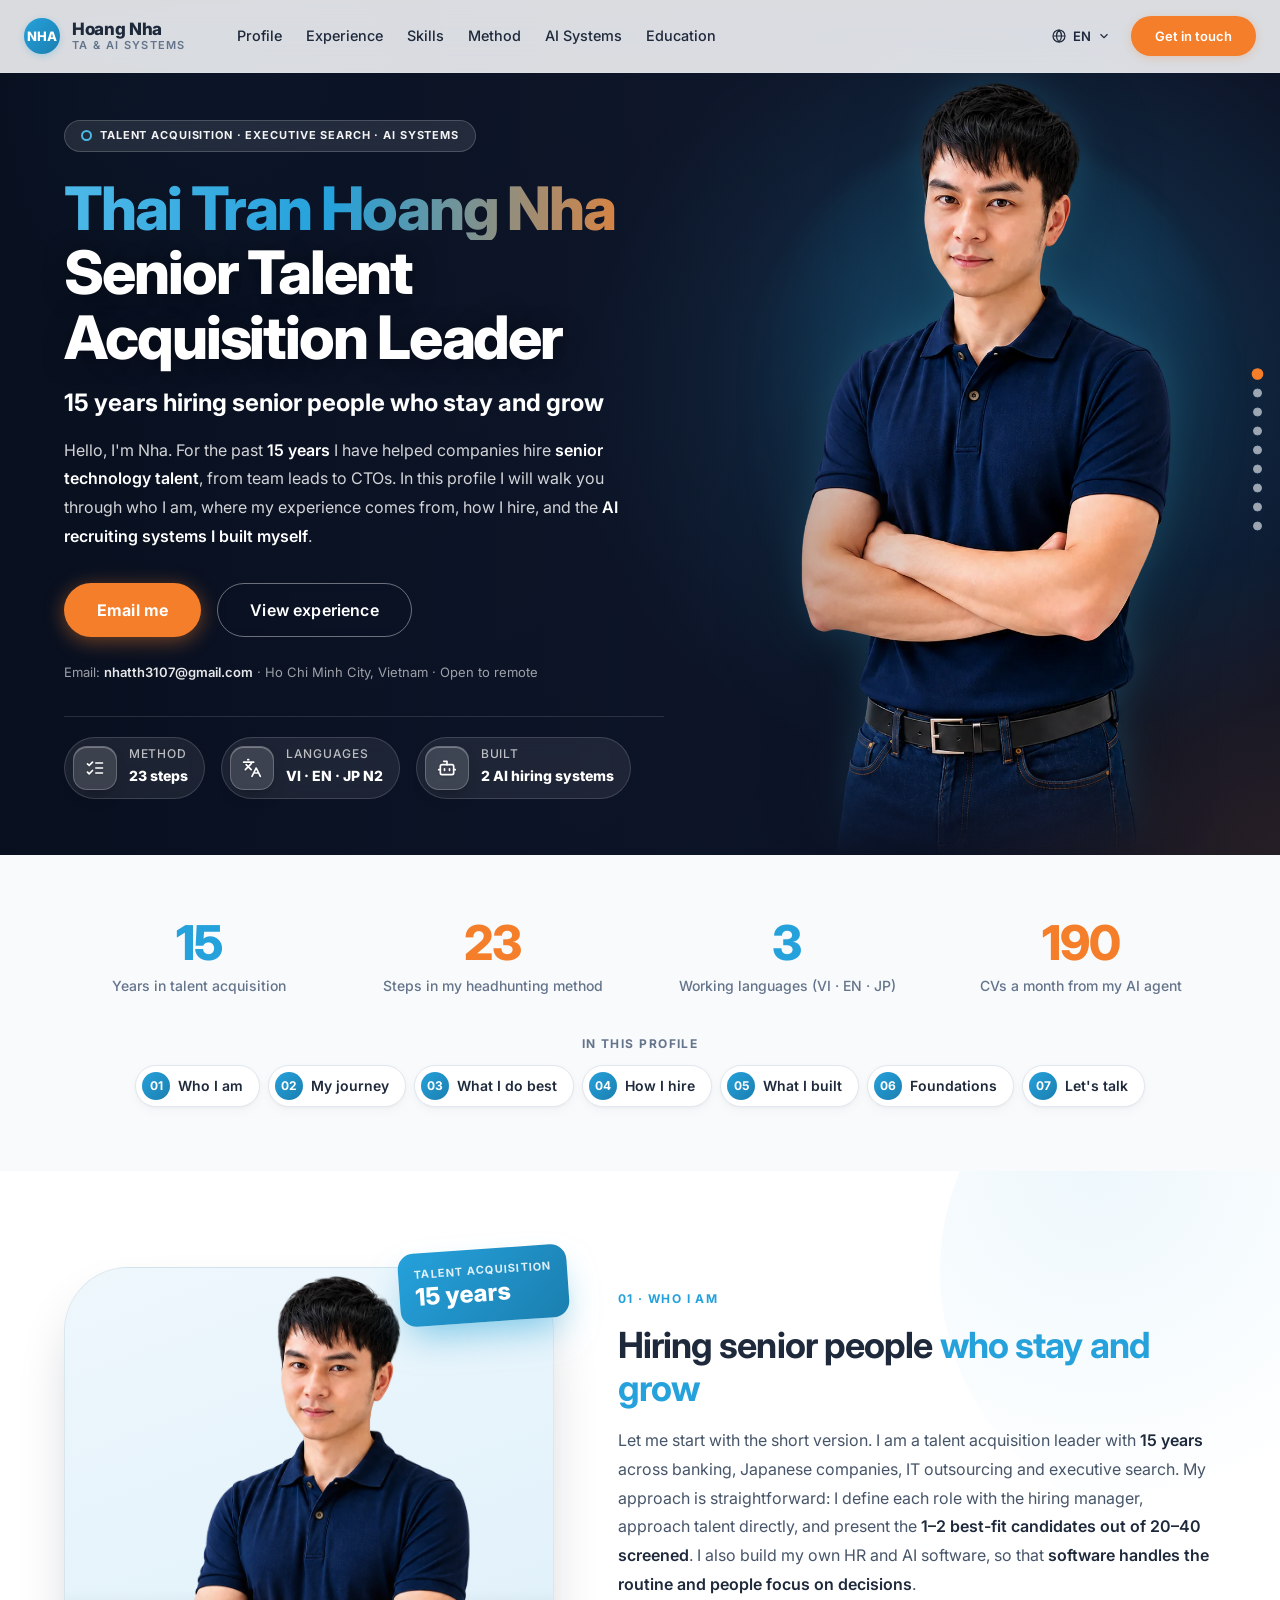
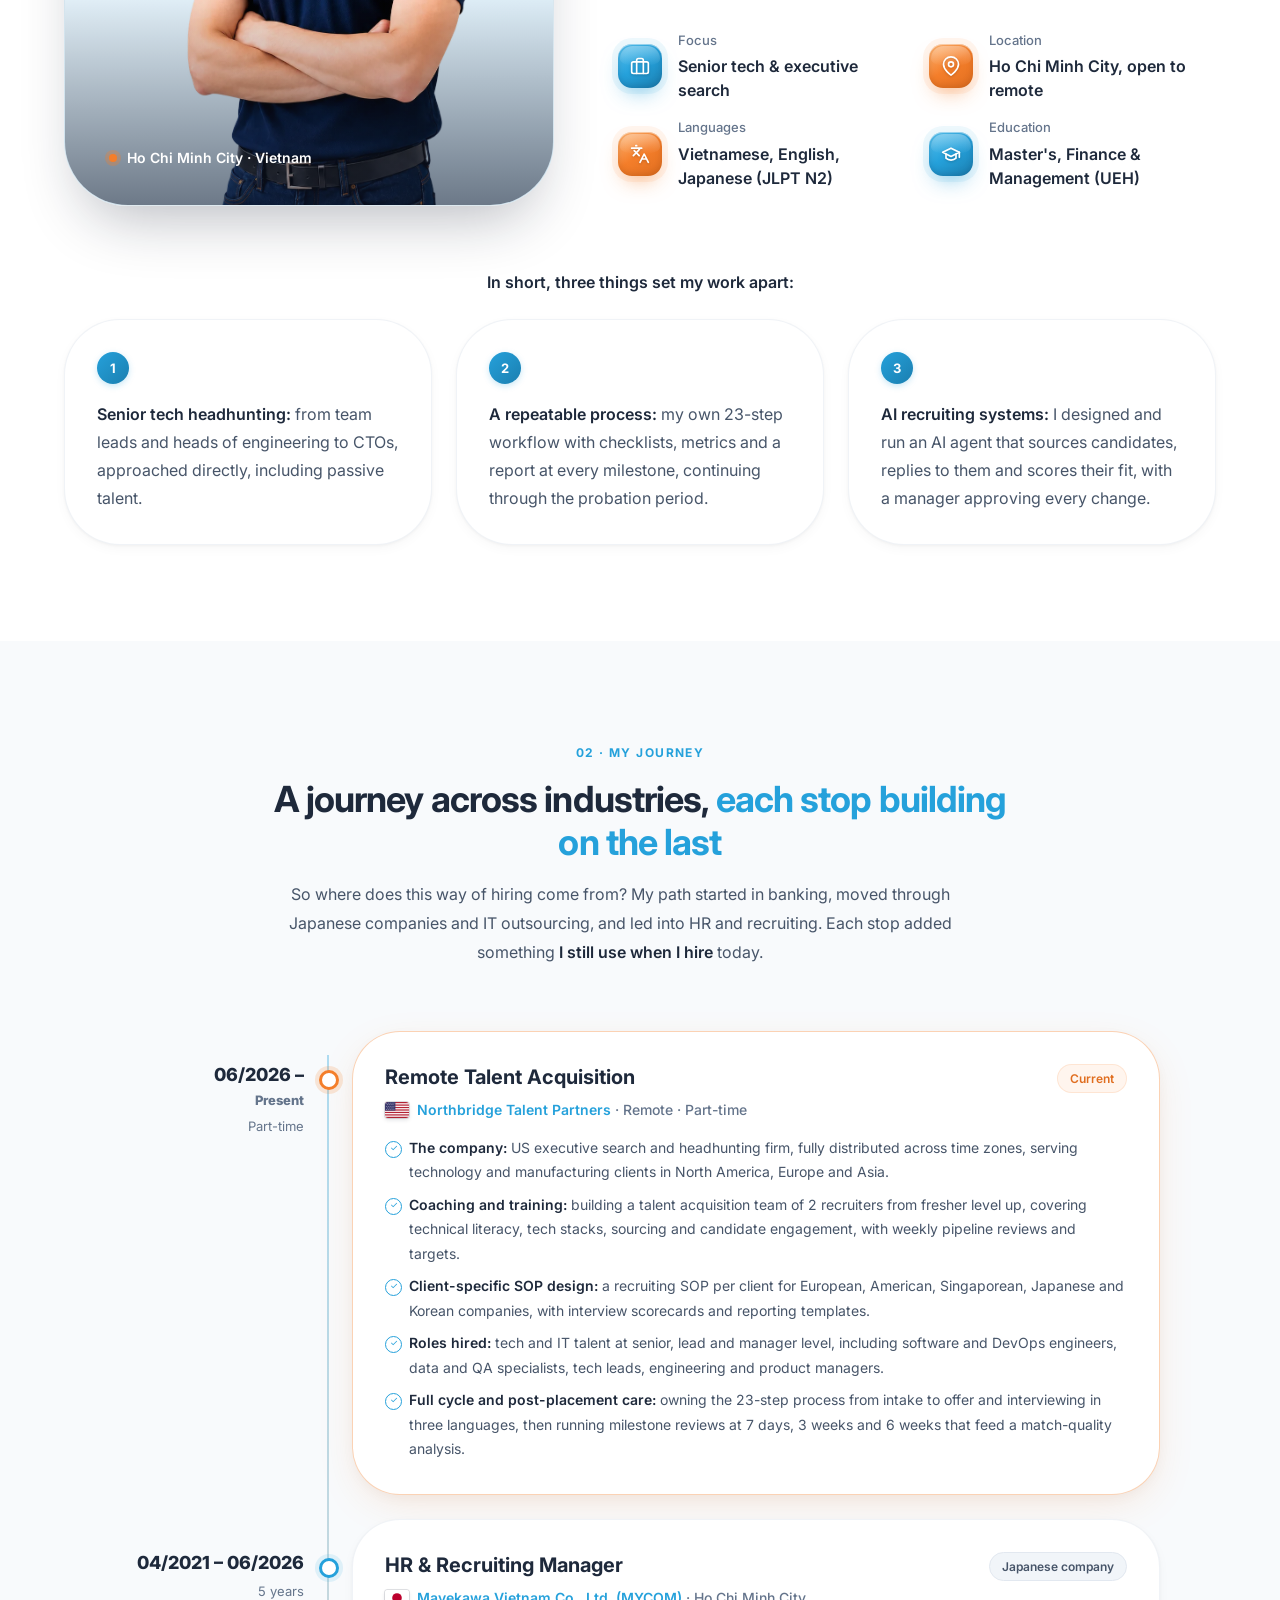
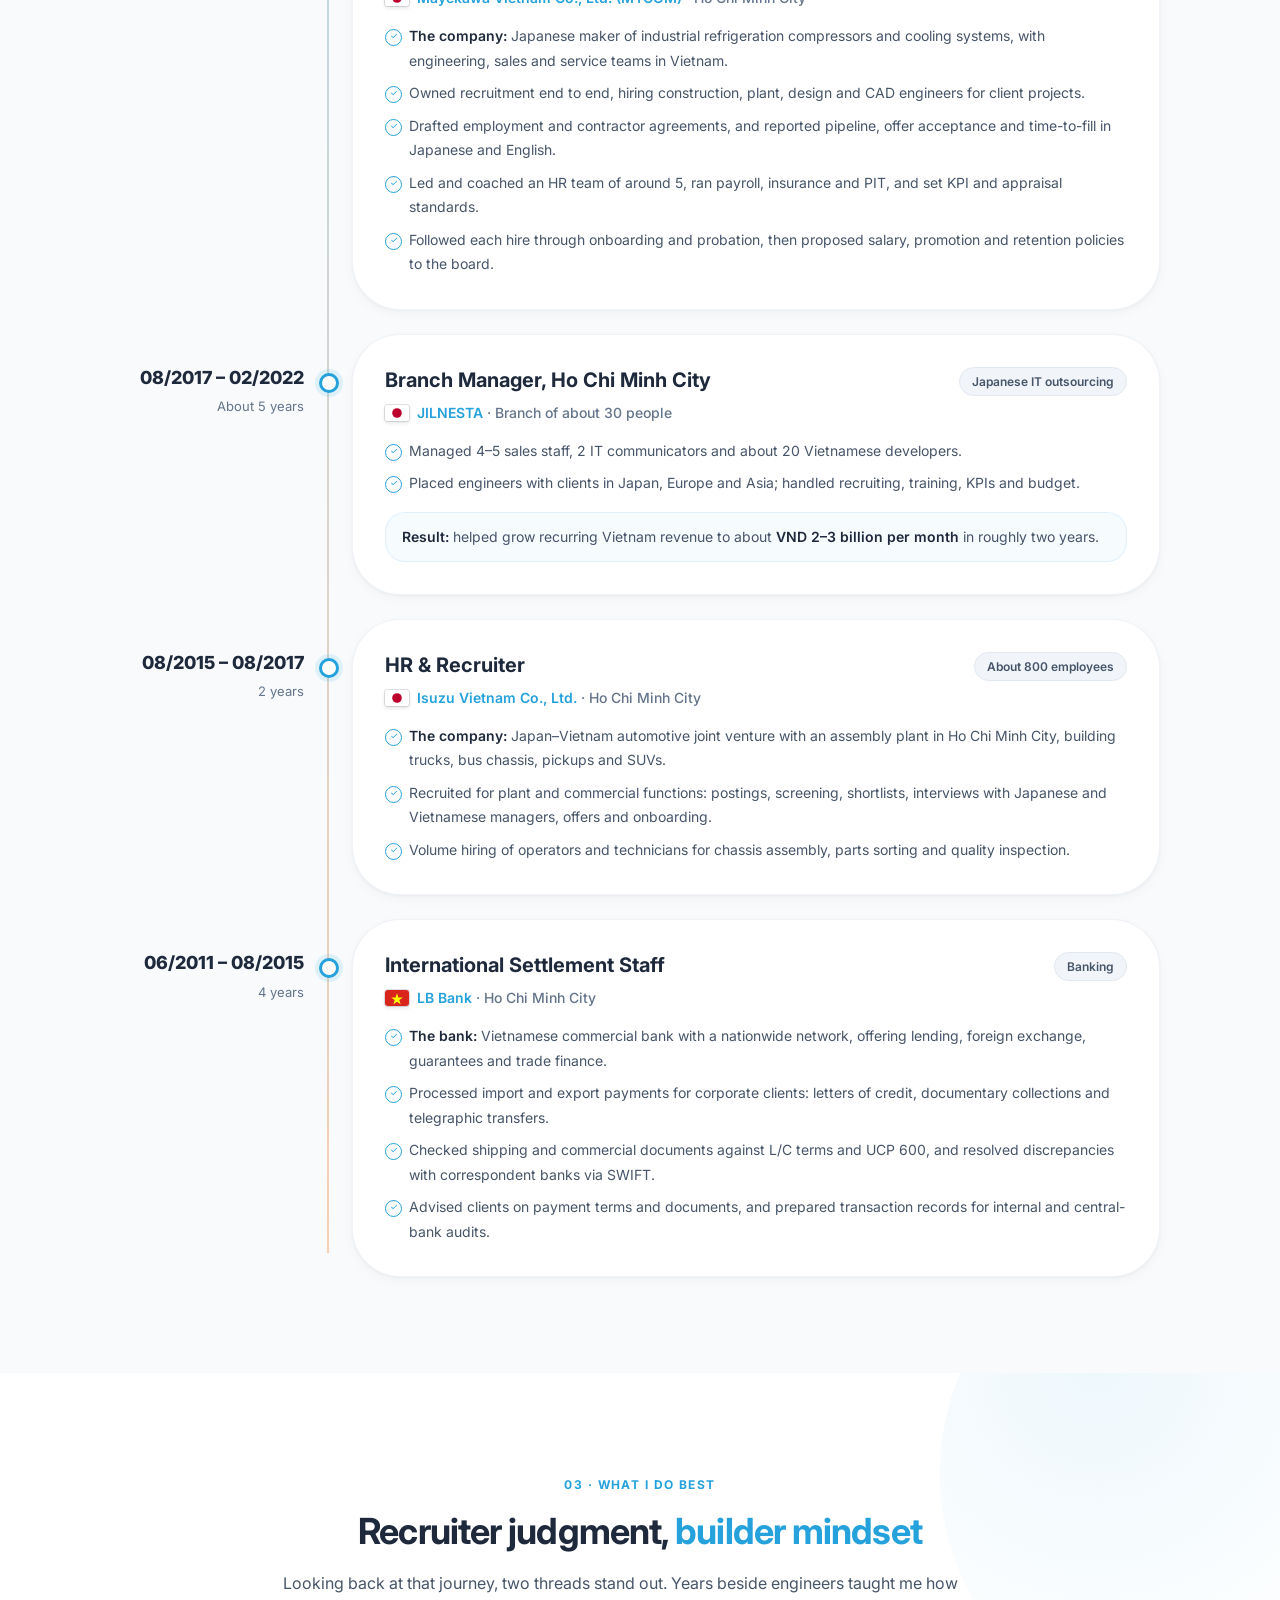
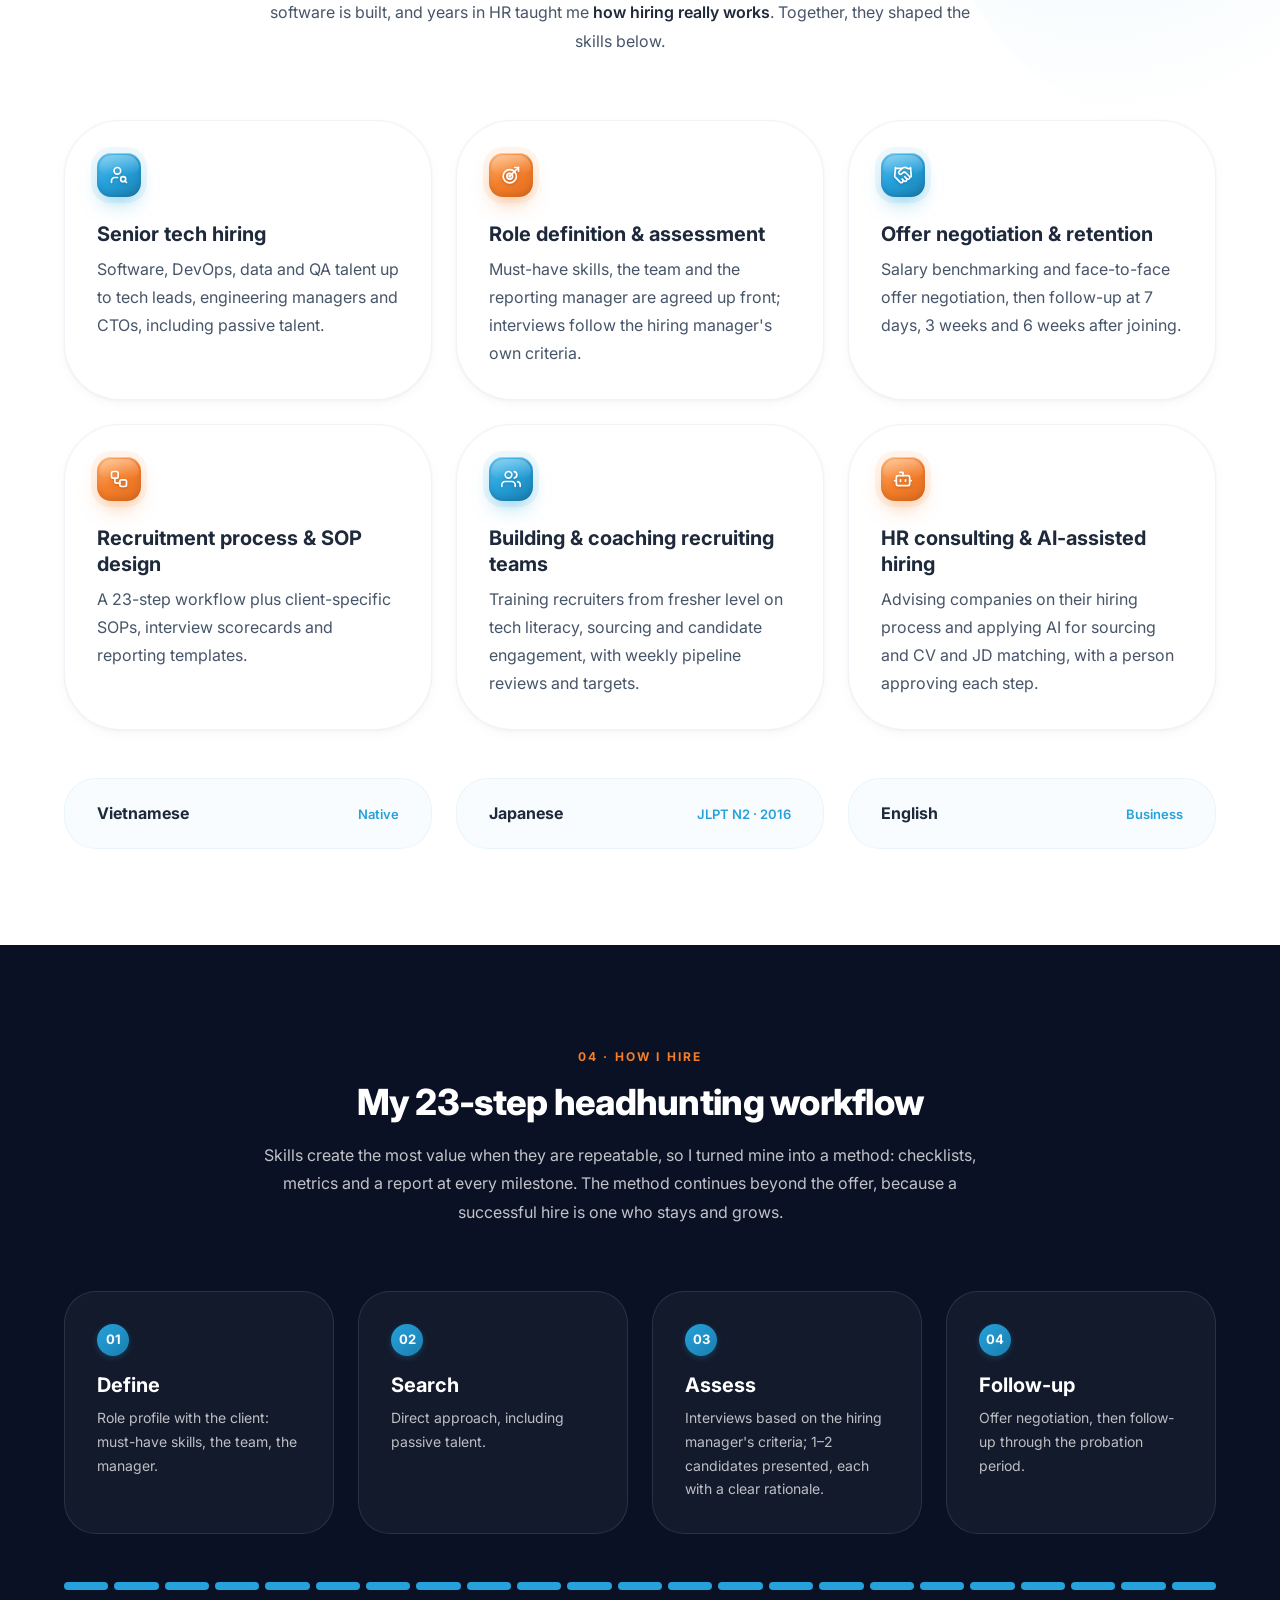
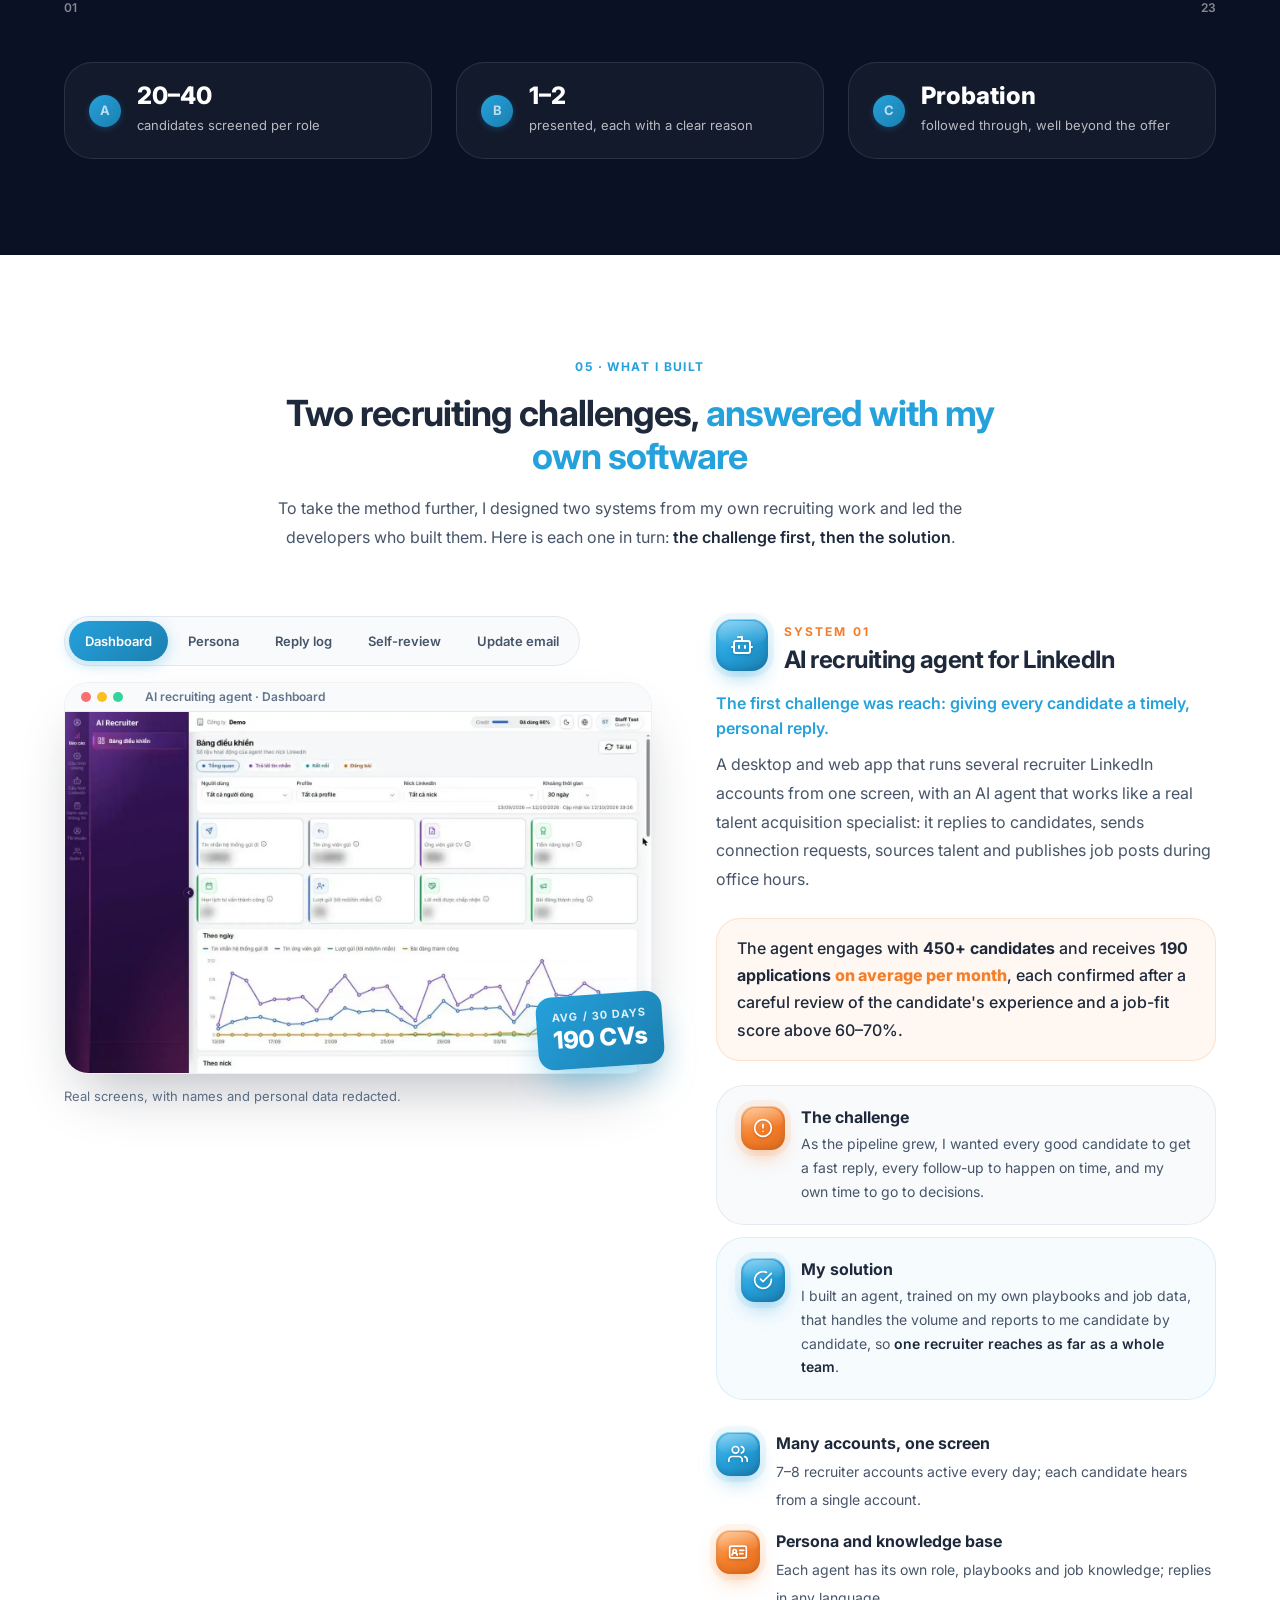
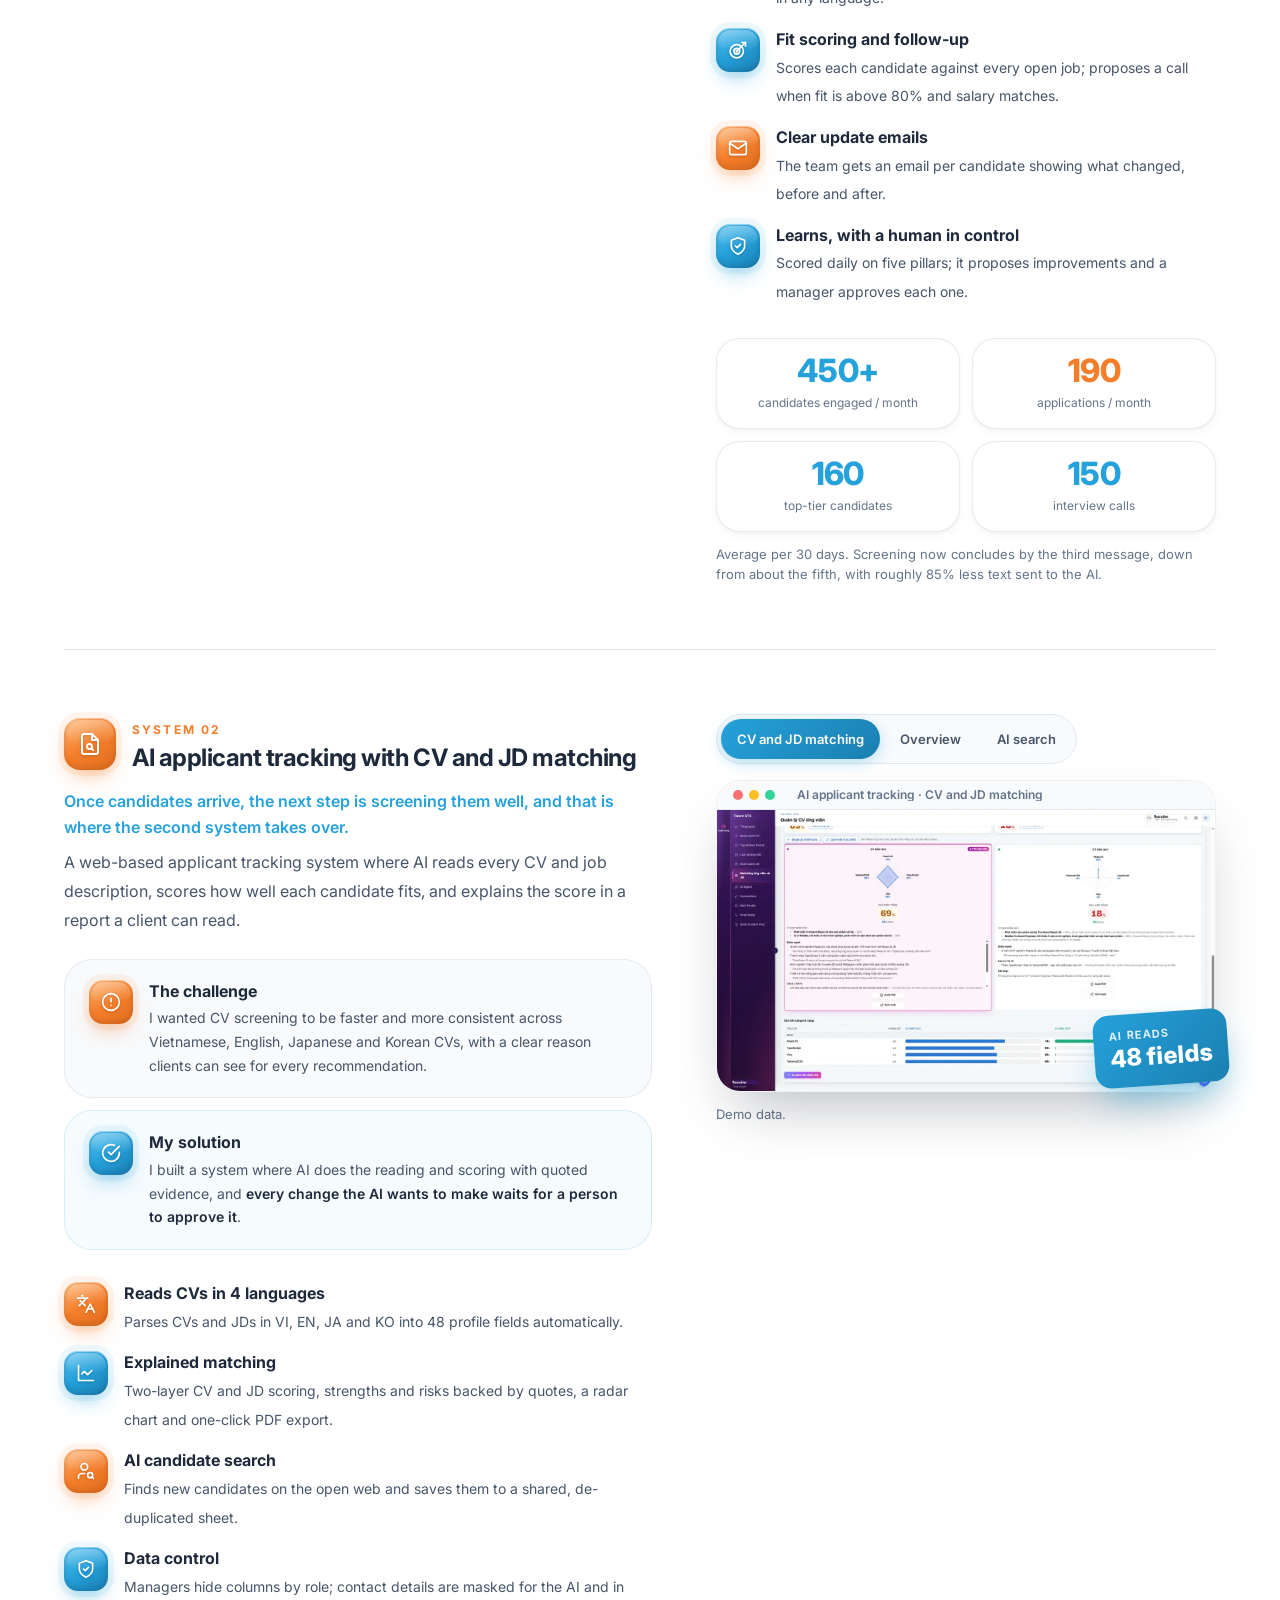
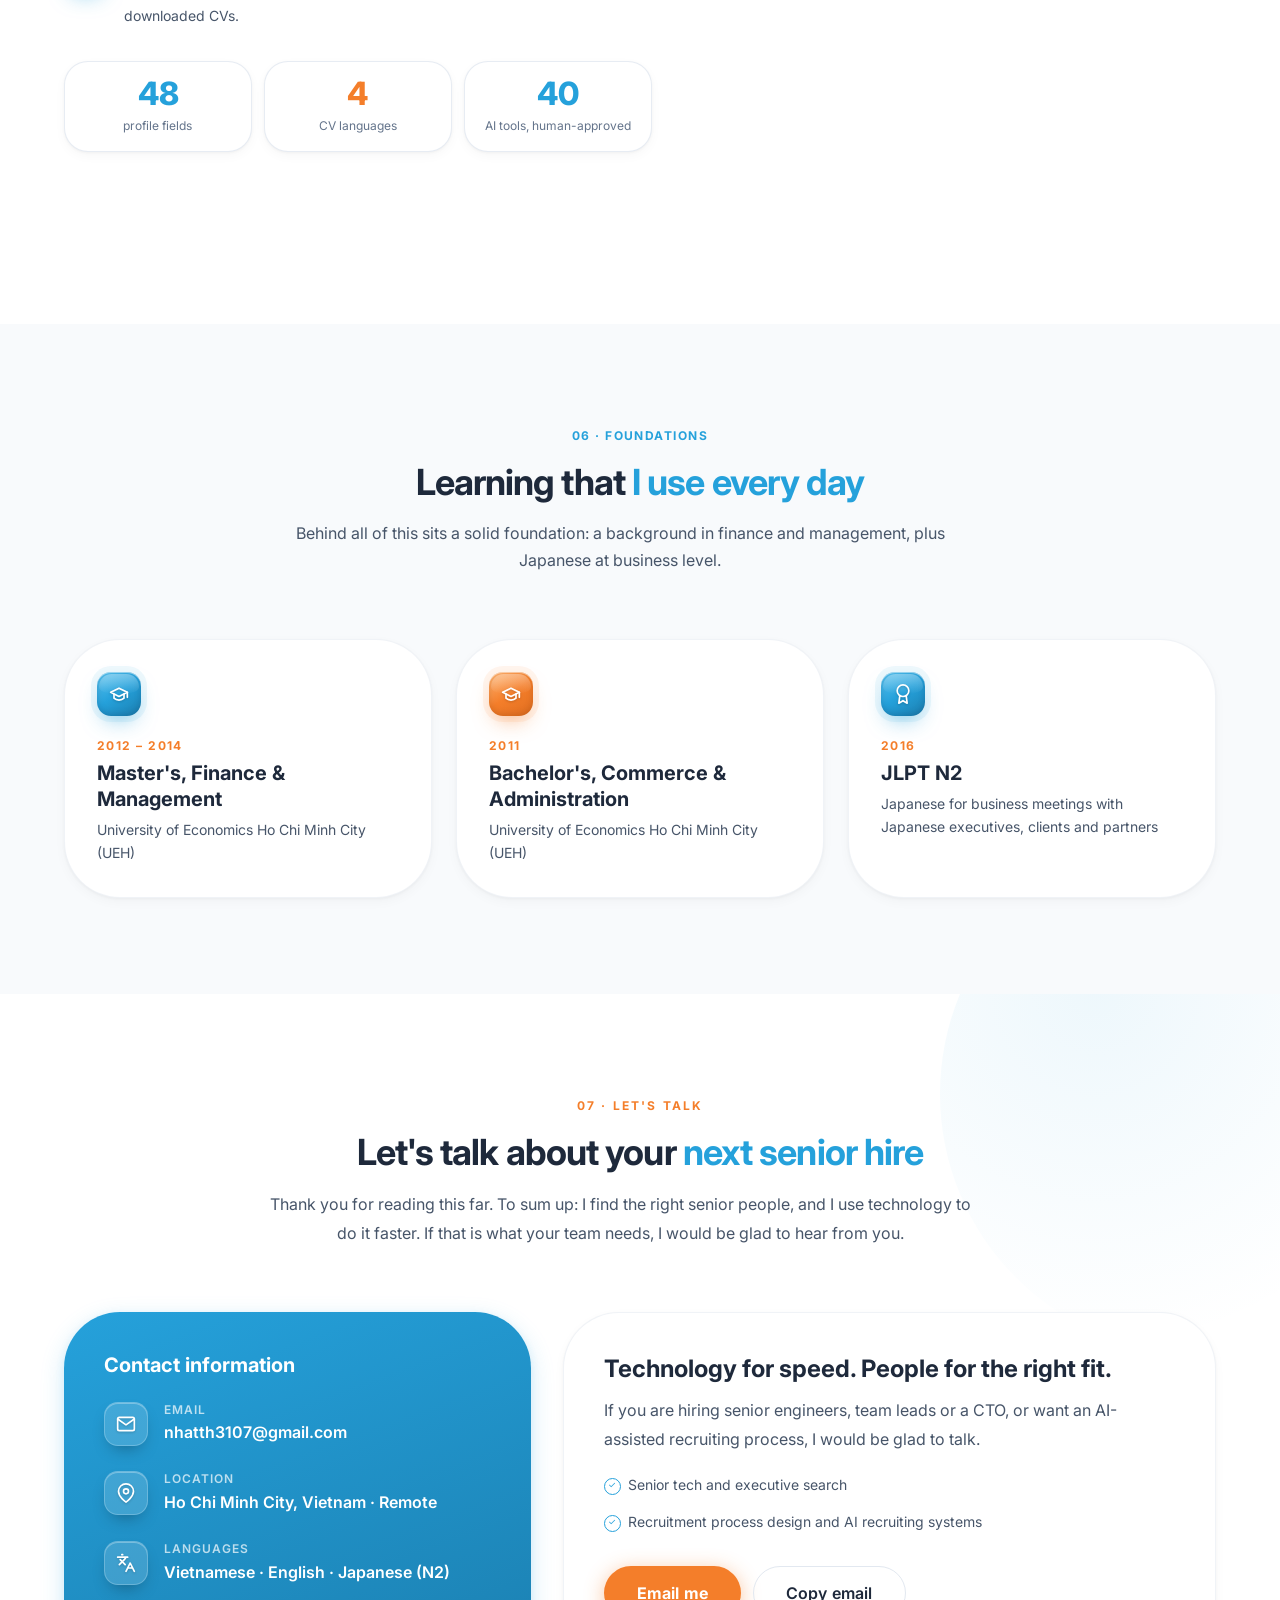
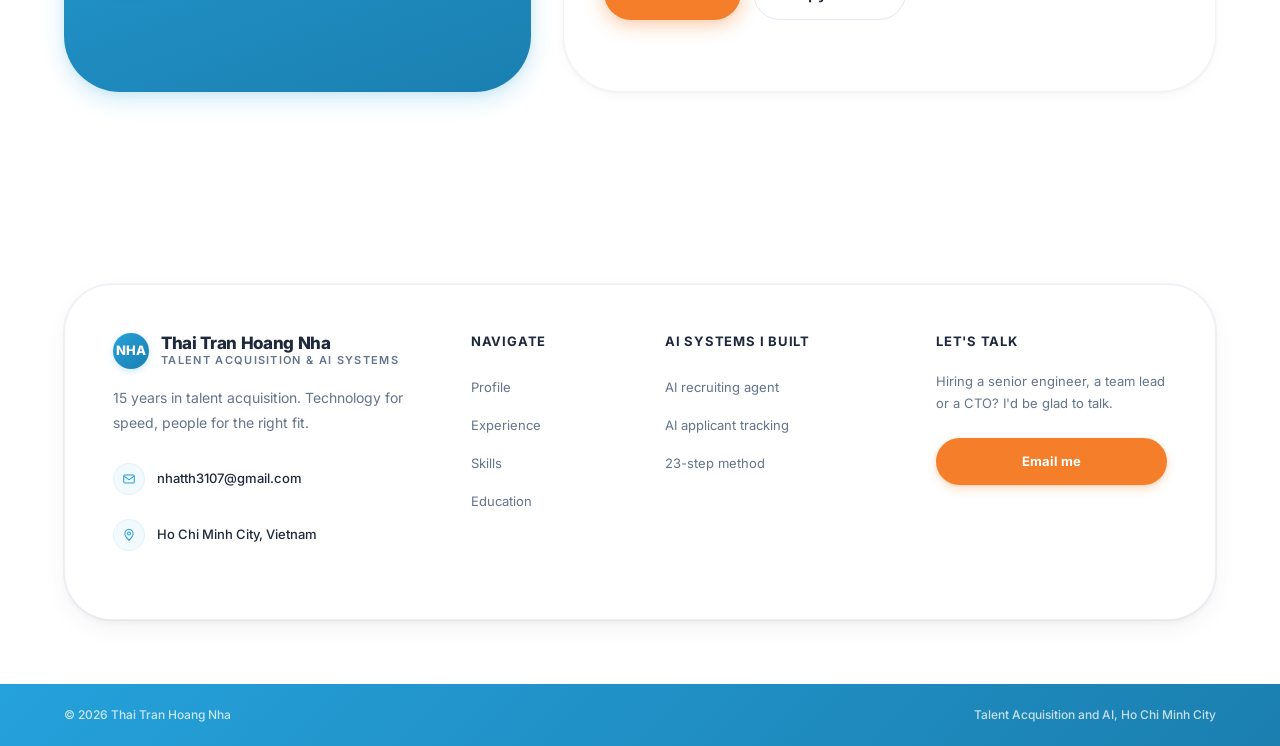
==== commit cbb1bdfd: "Add files via upload" ====
--- a/Index.html
+++ b/Index.html
@@ -7,7 +7,7 @@
 <meta name="description" content="Thai Tran Hoang Nha (Nha), talent acquisition leader in Ho Chi Minh City, 15 years in TA, builder of AI recruiting systems.">
 <link rel="preconnect" href="https://fonts.googleapis.com">
 <link rel="preconnect" href="https://fonts.gstatic.com" crossorigin>
-<link href="https://fonts.googleapis.com/css2?family=Inter:wght@400;500;600;700;800&display=swap&subset=vietnamese" rel="stylesheet">
+<link href="https://fonts.googleapis.com/css2?family=Inter:wght@400;500;600;700;800&family=Noto+Sans+JP:wght@400;500;700;800&display=swap" rel="stylesheet">
 <style>
 /* Design tokens. Light only. Old variable names kept for the section fragments. */
 :root{
@@ -46,8 +46,18 @@
 h1,h2,h3,h4{font-family:var(--fh);margin:0;color:var(--ink);line-height:1.3}
 p{margin:0}
 ::selection{background:rgba(37,161,219,.2);color:var(--ink)}
-html[data-lang="en"] .vi{display:none!important}
-html[data-lang="vi"] .en{display:none!important}
+html[data-lang="en"] :is(.vi,.ja),html[data-lang="vi"] :is(.en,.ja),html[data-lang="ja"] :is(.en,.vi){display:none!important}
+/* Japanese: font per script + kinsoku line-break rules */
+html[data-lang="ja"]{--fb:"Inter","Noto Sans JP","Yu Gothic UI","Meiryo",sans-serif;--fh:var(--fb)}
+html[data-lang="ja"] body{line-break:strict;word-break:normal;overflow-wrap:anywhere}
+html[data-lang="ja"] :is(.h1,.h2,h1,h2,h3){letter-spacing:-.01em}
+.lang-menu{position:relative}
+.lang-list{position:absolute;right:0;top:calc(100% + 8px);min-width:180px;margin:0;padding:6px;list-style:none;background:#fff;border:1px solid var(--line);border-radius:20px;box-shadow:0 10px 28px -10px rgba(15,23,42,.22);z-index:1200}
+.lang-list[hidden]{display:none}
+.lang-list button{width:100%;display:flex;align-items:center;justify-content:space-between;gap:12px;min-height:40px;padding:8px 14px;border:0;border-radius:14px;background:transparent;font:500 .9rem/1.3 var(--fb);color:var(--ink);cursor:pointer;text-align:left}
+.lang-list button:hover,.lang-list button:focus-visible{background:rgba(37,161,219,.06);color:var(--brand-blue)}
+.lang-list button[aria-selected="true"]{color:var(--brand-blue);font-weight:700}
+.lang-list button small{font:700 .6875rem/1 var(--fb);letter-spacing:.06em;color:var(--dim)}
 .bgfx{display:none}
 .cursor-glow{display:none}
 
@@ -278,6 +288,18 @@
 .lightbox .icon-btn{min-width:44px;min-height:44px}
 small{font-size:max(12px,.75rem)}
 
+
+/* spacing scale (design library) */
+@media(min-width:900px){.sec{padding:96px 0}}
+.sec--dark .h2{font-size:inherit}
+@media(min-width:900px){.sec--dark .h2{font-size:2.25rem;font-weight:800}}
+.checks li{padding-left:24px}
+.shot-bar{padding:8px 16px}.shot-bar span{margin-left:8px}
+.badge-blue{padding:12px 16px}.badge-blue small{font-size:11px}
+.brand{gap:12px}.brand-name small{font-size:11px}
+.ft-ct{margin-bottom:16px}.ft-btn{padding:12px 24px}
+.btn{font-size:1rem}
+
 @media (prefers-reduced-motion:reduce){
   *,*::before,*::after{animation:none!important;transition:none!important}
   [data-reveal],[data-split] .w>span{opacity:1!important;transform:none!important;filter:none!important}
@@ -296,19 +318,27 @@
       <span class="brand-name">Hoang Nha<small>TA &amp; AI Systems</small></span>
     </a>
     <nav aria-label="Sections">
-      <a href="#summary"><span class="en">Profile</span><span class="vi">Hồ sơ</span></a>
-      <a href="#experience"><span class="en">Experience</span><span class="vi">Kinh nghiệm</span></a>
-      <a href="#skills"><span class="en">Skills</span><span class="vi">Kỹ năng</span></a>
-      <a href="#method"><span class="en">Method</span><span class="vi">Quy trình</span></a>
-      <a href="#systems"><span class="en">AI Systems</span><span class="vi">Hệ thống AI</span></a>
-      <a href="#education"><span class="en">Education</span><span class="vi">Học vấn</span></a>
+      <a href="#summary"><span class="en">Profile</span><span class="vi">Hồ sơ</span><span class="ja">プロフィール</span></a>
+      <a href="#experience"><span class="en">Experience</span><span class="vi">Kinh nghiệm</span><span class="ja">職務経歴</span></a>
+      <a href="#skills"><span class="en">Skills</span><span class="vi">Kỹ năng</span><span class="ja">スキル</span></a>
+      <a href="#method"><span class="en">Method</span><span class="vi">Quy trình</span><span class="ja">採用手法</span></a>
+      <a href="#systems"><span class="en">AI Systems</span><span class="vi">Hệ thống AI</span><span class="ja">AIシステム</span></a>
+      <a href="#education"><span class="en">Education</span><span class="vi">Học vấn</span><span class="ja">学歴</span></a>
     </nav>
     <div class="top-right">
-      <button class="icon-btn" id="langBtn" type="button" aria-label="Switch language">
-        <svg viewBox="0 0 24 24" fill="none" stroke="currentColor" stroke-width="1.8" aria-hidden="true"><circle cx="12" cy="12" r="9"/><path d="M3 12h18M12 3c2.5 2.6 3.8 5.6 3.8 9s-1.3 6.4-3.8 9c-2.5-2.6-3.8-5.6-3.8-9S9.5 5.6 12 3z"/></svg>
-        <span id="langLbl">EN</span>
-      </button>
-      <a class="top-cta" href="#contact"><span class="en">Get in touch</span><span class="vi">Liên hệ</span></a>
+      <div class="lang-menu">
+        <button class="icon-btn" id="langBtn" type="button" aria-haspopup="listbox" aria-expanded="false" aria-controls="langList" aria-label="Language">
+          <svg viewBox="0 0 24 24" fill="none" stroke="currentColor" stroke-width="1.8" aria-hidden="true"><circle cx="12" cy="12" r="9"/><path d="M3 12h18M12 3c2.5 2.6 3.8 5.6 3.8 9s-1.3 6.4-3.8 9c-2.5-2.6-3.8-5.6-3.8-9S9.5 5.6 12 3z"/></svg>
+          <span id="langLbl">EN</span>
+          <svg viewBox="0 0 24 24" fill="none" stroke="currentColor" stroke-width="2" aria-hidden="true" style="width:14px;height:14px"><path d="m6 9 6 6 6-6"/></svg>
+        </button>
+        <ul class="lang-list" id="langList" role="listbox" aria-label="Language" hidden>
+          <li><button type="button" role="option" data-set-lang="en">English <small>EN</small></button></li>
+          <li><button type="button" role="option" data-set-lang="vi">Tiếng Việt <small>VI</small></button></li>
+          <li><button type="button" role="option" data-set-lang="ja">日本語 <small>JA</small></button></li>
+        </ul>
+      </div>
+      <a class="top-cta" href="#contact"><span class="en">Get in touch</span><span class="vi">Liên hệ</span><span class="ja">お問い合わせ</span></a>
     </div>
   </div>
 </header>
@@ -375,10 +405,10 @@
 #summary .photo::after{content:"";position:absolute;inset:0;background:linear-gradient(180deg,transparent 60%,rgba(15,23,42,.55) 100%)}
 #summary .photo figcaption{position:absolute;z-index:1;left:44px;bottom:34px;color:#fff}
 #summary .media .badge-blue{position:absolute;top:-18px;right:-14px;z-index:2}
-#summary .facts{display:grid;grid-template-columns:1fr 1fr;gap:12px 24px;margin:28px 0 0}
-#summary .facts div{display:flex;gap:12px;align-items:flex-start}
-#summary .facts small{display:block;font:600 .6875rem/1.4 var(--fb);letter-spacing:.08em;text-transform:uppercase;color:var(--dim)}
-#summary .facts b{font:600 .9375rem/1.5 var(--fb);color:var(--ink)}
+
+
+
+
 @media(max-width:599px){#summary .facts{grid-template-columns:1fr}}
 #summary .strengths{display:grid;grid-template-columns:repeat(3,1fr);gap:24px}
 @media(max-width:899px){#summary .strengths{grid-template-columns:1fr}}
@@ -498,13 +528,87 @@
 @media(max-width:599px){#contact .info,#contact .msg{padding:28px;border-radius:40px}}
 
 #systems .tabs button{min-height:40px}
-#summary .facts small,#contact .info small,#hero .chip small{font-size:12px}
+#contact .info small,#hero .chip small{font-size:12px}
 #method .ph .n small{font-size:12px}
 @media(max-width:600px){#systems .sys-media .badge-blue{top:auto;bottom:34px;right:10px;transform:rotate(-4deg) scale(.85);transform-origin:right bottom}
  #systems .tabs{flex-wrap:nowrap;overflow-x:auto;max-width:100%;scrollbar-width:none}#systems .tabs button{white-space:nowrap}}
 #systems .sys>*{min-width:0}
 #method .fact b,#method .fact b span{font:800 1.5rem/1.1 var(--fb);color:#fff}
 #experience .co .flag{width:24px;height:16px;border-radius:3px;vertical-align:-3px;margin-right:8px;box-shadow:0 0 0 1px rgba(15,23,42,.12),0 2px 4px rgba(15,23,42,.12)}
+#stats .agenda{max-width:1200px;margin:40px auto 0;padding:0 24px;display:flex;flex-wrap:wrap;align-items:center;gap:12px 20px;justify-content:center}
+#stats .ag-t{font:700 .75rem/1.4 var(--fb);letter-spacing:.12em;text-transform:uppercase;color:var(--dim)}
+#stats .agenda ol{display:flex;flex-wrap:wrap;gap:8px;margin:0;padding:0;list-style:none;justify-content:center}
+#stats .agenda a{display:inline-flex;align-items:center;gap:8px;min-height:40px;padding:6px 16px 6px 6px;border-radius:999px;background:#fff;border:1px solid var(--line);font:600 .875rem/1.2 var(--fb);color:var(--ink);text-decoration:none;box-shadow:var(--card-rest);transition:all .3s var(--ease)}
+#stats .agenda a:hover{border-color:rgba(37,161,219,.4);color:var(--brand-blue);transform:translateY(-2px)}
+#stats .agenda a b{width:28px;height:28px;border-radius:50%;display:grid;place-items:center;background:var(--grad-blue);color:#fff;font:700 .75rem/1 var(--fb)}
+#summary .bridge{text-align:center;font:600 1.0625rem/1.6 var(--fb);color:var(--ink);margin:0 0 24px}
+#systems .bridge-in{font:600 .9375rem/1.6 var(--fb);color:var(--brand-blue);margin:0 0 10px}
+
+
+/* facts = design-library DescriptionList (vertical, 2 cols): gap 16/24, label over value gap 4 */
+#summary .facts{display:grid;grid-template-columns:repeat(2,minmax(0,1fr));gap:16px 24px;margin:32px 0 0}
+#summary .facts>div{display:grid;grid-template-columns:44px minmax(0,1fr);column-gap:16px;align-items:center;min-width:0}
+#summary .facts>div>div{display:flex;flex-direction:column;gap:4px;min-width:0}
+#summary .facts small{display:block;margin:0;font:500 13px/1.5 var(--fb);color:var(--dim);letter-spacing:0;text-transform:none}
+#summary .facts b{display:block;margin:0;font:600 16px/1.5 var(--fb);color:var(--ink);overflow-wrap:break-word}
+#systems .result{margin:0 0 24px;padding:16px 20px;border-radius:24px;background:rgba(244,126,42,.06);border:1px solid rgba(244,126,42,.18);font:500 16px/1.7 var(--fb);color:var(--ink)}
+#systems .result b{font-weight:700;color:var(--ink)}
+#systems .result .avg{font-style:normal;font-weight:800;color:var(--brand-orange)}
+#agent .kpis{grid-template-columns:repeat(2,minmax(0,1fr))}
+#systems .sys-media .badge-blue{top:auto;bottom:40px;right:-12px}
+
+/* ===== spacing & type normalised to the design-library scale (4/8 px, 11-28 text) ===== */
+.sec-head{margin:0 auto 64px}
+#hero .pill-glass{margin-bottom:24px}
+#hero h1{margin:0 0 16px}
+#hero .role{margin-bottom:16px}
+#hero .sub{font-size:1rem;margin-bottom:32px}
+#hero .btns{margin-bottom:24px}
+#hero .ct{margin-bottom:32px}
+#hero .strip{gap:16px}
+#hero .chip{gap:12px;padding:8px 16px 8px 8px}
+#hero .chip strong{font-size:.875rem}
+#summary .bridge{font-size:1rem;margin:0 0 24px}
+#summary .strengths .card p{font-size:1rem}
+#experience .job{gap:48px}
+#experience .job .card{padding:32px}
+#experience .job .card::before{left:-34px;top:38px}
+#experience .when{padding-top:32px}
+#experience .co{font-size:.875rem}
+#experience .hl-box{padding:12px 16px}
+#skills .card h3,#education h3,#method .ph h3{font-size:1.25rem}
+#skills .card h3{margin:24px 0 8px}
+#skills .card p{font-size:1rem}
+#skills .lang{padding:24px 32px}
+#skills .lang b{font-size:1rem}
+#method .ph{padding:32px}
+#method .ph .n{margin-bottom:16px}
+#method .phases{gap:24px}
+#method .steps{margin:48px 0 12px}
+#method .facts{margin-top:48px;gap:24px}
+#systems .sec-head + .sys{padding-top:0}
+#systems .sys{padding:64px 0}
+#systems .tabs{margin-bottom:16px}
+#systems .sys-title{gap:16px;margin-bottom:16px}
+#systems .bridge-in{margin:0 0 8px;font-size:1rem}
+#systems .pb{padding:20px 24px}
+#systems .pb>div>b,#systems .feat li>div>b{font-size:1rem}
+#systems .pb p{font-size:.875rem}
+#systems .prob{margin-bottom:32px}
+#systems .feat{gap:16px;margin:0 0 32px}
+#systems .kpis{gap:12px;margin-bottom:12px}
+#systems .kpi{padding:16px 12px}
+#systems .kpi span{font-size:.75rem}
+#education .card{padding:32px}
+#education .lead{font-size:1rem}
+#education .card p{font-size:.875rem}
+#contact .info{justify-content:flex-start}
+#contact .info h3{margin-bottom:24px}
+#contact .info ul{gap:24px}
+#contact .info b{font-size:1rem}
+#contact .msg .checks{margin:20px 0 32px}
+@media(max-width:899px){#experience .job .card::before{left:-28px;top:-24px}#experience .when{padding-top:0}}
+#systems .kpi b.plus::after{content:"+"}
 </style>
 
 <!-- ================= HERO ================= -->
@@ -516,19 +620,19 @@
   <div class="shade" aria-hidden="true"></div>
   <div class="wrap">
     <div class="col">
-      <span class="pill-glass" data-reveal><i></i><span class="en">Talent Acquisition · Executive Search · AI Systems</span><span class="vi">Tuyển dụng · Săn nhân sự cấp cao · Hệ thống AI</span></span>
-      <h1 data-reveal style="--i:1"><span class="name">Thai Tran Hoang Nha</span><span class="en">Senior Talent Acquisition Leader</span><span class="vi">Chuyên gia Tuyển dụng Cấp cao</span></h1>
-      <p class="role" data-reveal style="--i:2"><span class="en">15 years hiring senior people who stay and grow</span><span class="vi">15 năm tuyển người cấp cao, gắn bó và phát triển lâu dài</span></p>
-      <p class="sub" data-reveal style="--i:3"><span class="en">I recruit <b>senior technology talent</b> (team leads, heads of engineering, CTOs) with a <b>23-step headhunting method</b>, interview in <b>Vietnamese, English and Japanese (JLPT N2)</b>, and built my own <b>AI recruiting agent</b> plus HR software to run the routine work.</span><span class="vi">Tôi tuyển <b>nhân sự công nghệ cấp cao</b> (trưởng nhóm, trưởng phòng kỹ thuật, CTO) theo <b>quy trình săn đầu người 23 bước</b>, phỏng vấn bằng <b>tiếng Việt, Anh và Nhật (JLPT N2)</b>, và tự xây <b>AI agent tuyển dụng</b> cùng bộ phần mềm nhân sự để lo phần việc lặp lại.</span></p>
+      <span class="pill-glass" data-reveal><i></i><span class="en">Talent Acquisition · Executive Search · AI Systems</span><span class="vi">Tuyển dụng · Săn nhân sự cấp cao · Hệ thống AI</span><span class="ja">人材採用・エグゼクティブサーチ・AIシステム</span></span>
+      <h1 data-reveal style="--i:1"><span class="name">Thai Tran Hoang Nha</span><span class="en">Senior Talent Acquisition Leader</span><span class="vi">Chuyên gia Tuyển dụng Cấp cao</span><span class="ja">シニア採用リーダー</span></h1>
+      <p class="role" data-reveal style="--i:2"><span class="en">15 years hiring senior people who stay and grow</span><span class="vi">15 năm tuyển dụng nhân sự cấp cao gắn bó và phát triển lâu dài cùng doanh nghiệp</span><span class="ja">定着し、活躍し続けるシニア人材の採用に携わり15年</span></p>
+      <p class="sub" data-reveal style="--i:3"><span class="en">Hello, I'm Nha. For the past <b>15 years</b> I have helped companies hire <b>senior technology talent</b>, from team leads to CTOs. In this profile I will walk you through who I am, where my experience comes from, how I hire, and the <b>AI recruiting systems I built myself</b>.</span><span class="vi">Xin chào, tôi là Nhã. Suốt <b>15 năm</b> qua, tôi đồng hành cùng doanh nghiệp tuyển dụng <b>nhân sự công nghệ cấp cao</b>, từ trưởng nhóm tới CTO. Trong hồ sơ này, tôi xin lần lượt giới thiệu về bản thân, chặng đường kinh nghiệm, cách tôi tuyển dụng và <b>các hệ thống AI tuyển dụng do chính tôi xây dựng</b>.</span><span class="ja">はじめまして。タイ・チャン・ホアン・ニャー（ニャー）と申します。この<b>15年間</b>、チームリーダーからCTOまで、<b>シニアIT人材</b>の採用で企業を支援してまいりました。このプロフィールでは、私の人となり、これまでの経歴、採用の進め方、そして<b>自ら構築したAI採用システム</b>について、順にご紹介します。</span></p>
       <div class="btns" data-reveal style="--i:4">
-        <a class="btn primary" href="mailto:nhatth3107@gmail.com" data-magnetic><span class="en">Email me</span><span class="vi">Gửi email cho tôi</span> <span aria-hidden="true">→</span></a>
-        <a class="btn ghost" href="#experience"><span class="en">View experience</span><span class="vi">Xem kinh nghiệm</span></a>
-      </div>
-      <p class="ct" data-reveal style="--i:5"><span class="en">Email:</span><span class="vi">Email:</span> <b>nhatth3107@gmail.com</b> · <span class="en">Ho Chi Minh City, Vietnam · Open to remote</span><span class="vi">TP. Hồ Chí Minh · Sẵn sàng làm từ xa</span></p>
+        <a class="btn primary" href="mailto:nhatth3107@gmail.com" data-magnetic><span class="en">Email me</span><span class="vi">Gửi email cho tôi</span><span class="ja">メールでのお問い合わせ</span></a>
+        <a class="btn ghost" href="#experience"><span class="en">View experience</span><span class="vi">Xem kinh nghiệm</span><span class="ja">職務経歴を見る</span></a>
+      </div>
+      <p class="ct" data-reveal style="--i:5"><span class="en">Email:</span><span class="vi">Email:</span><span class="ja">メール：</span> <b>nhatth3107@gmail.com</b> · <span class="en">Ho Chi Minh City, Vietnam · Open to remote</span><span class="vi">TP. Hồ Chí Minh · Sẵn sàng làm việc từ xa</span><span class="ja">ベトナム・ホーチミン市（リモート勤務可）</span></p>
       <div class="strip" data-reveal style="--i:6">
-        <div class="chip"><span class="fi sm glass"><svg viewBox="0 0 24 24" aria-hidden="true" fill="none" stroke="currentColor" stroke-width="2" stroke-linecap="round" stroke-linejoin="round"><path d="m3 17 2 2 4-4M3 7l2 2 4-4M13 6h8M13 12h8M13 18h8"></path></svg></span><div><small><span class="en">Method</span><span class="vi">Quy trình</span></small><strong><span class="en">23 steps</span><span class="vi">23 bước</span></strong></div></div>
-        <div class="chip"><span class="fi sm glass"><svg viewBox="0 0 24 24" aria-hidden="true" fill="none" stroke="currentColor" stroke-width="2" stroke-linecap="round" stroke-linejoin="round"><path d="m5 8 6 6M4 14l6-6 2-3M2 5h12M7 2h1M22 22l-5-10-5 10M14 18h6"></path></svg></span><div><small><span class="en">Languages</span><span class="vi">Ngôn ngữ</span></small><strong>VI · EN · JP N2</strong></div></div>
-        <div class="chip"><span class="fi sm glass"><svg viewBox="0 0 24 24" aria-hidden="true" fill="none" stroke="currentColor" stroke-width="2" stroke-linecap="round" stroke-linejoin="round"><path d="M12 8V4H8"></path><rect x="4" y="8" width="16" height="12" rx="2"></rect><path d="M2 14h2M20 14h2M15 13v2M9 13v2"></path></svg></span><div><small><span class="en">Built</span><span class="vi">Đã xây</span></small><strong><span class="en">2 AI hiring systems</span><span class="vi">2 hệ thống AI tuyển dụng</span></strong></div></div>
+        <div class="chip"><span class="fi sm glass"><svg viewBox="0 0 24 24" aria-hidden="true" fill="none" stroke="currentColor" stroke-width="2" stroke-linecap="round" stroke-linejoin="round"><path d="m3 17 2 2 4-4M3 7l2 2 4-4M13 6h8M13 12h8M13 18h8"></path></svg></span><div><small><span class="en">Method</span><span class="vi">Quy trình</span><span class="ja">採用手法</span></small><strong><span class="en">23 steps</span><span class="vi">23 bước</span><span class="ja">23ステップ</span></strong></div></div>
+        <div class="chip"><span class="fi sm glass"><svg viewBox="0 0 24 24" aria-hidden="true" fill="none" stroke="currentColor" stroke-width="2" stroke-linecap="round" stroke-linejoin="round"><path d="m5 8 6 6M4 14l6-6 2-3M2 5h12M7 2h1M22 22l-5-10-5 10M14 18h6"></path></svg></span><div><small><span class="en">Languages</span><span class="vi">Ngôn ngữ</span><span class="ja">語学</span></small><strong>VI · EN · JP N2</strong></div></div>
+        <div class="chip"><span class="fi sm glass"><svg viewBox="0 0 24 24" aria-hidden="true" fill="none" stroke="currentColor" stroke-width="2" stroke-linecap="round" stroke-linejoin="round"><path d="M12 8V4H8"></path><rect x="4" y="8" width="16" height="12" rx="2"></rect><path d="M2 14h2M20 14h2M15 13v2M9 13v2"></path></svg></span><div><small><span class="en">Built</span><span class="vi">Đã xây dựng</span><span class="ja">構築実績</span></small><strong><span class="en">2 AI hiring systems</span><span class="vi">2 hệ thống AI tuyển dụng</span><span class="ja">AI採用システム 2件</span></strong></div></div>
       </div>
     </div>
   </div>
@@ -537,11 +641,11 @@
 <!-- ================= STATS ================= -->
 <section id="stats" class="sec sec--tint" aria-label="Key numbers">
   <div class="wrap"><div class="row">
-    <div class="stat" data-reveal><div class="num"><span data-count="15">15</span></div><div class="lbl"><span class="en">Years in talent acquisition</span><span class="vi">Năm làm tuyển dụng</span></div></div>
-    <div class="stat" data-reveal style="--i:1"><div class="num"><span data-count="23">23</span></div><div class="lbl"><span class="en">Steps in my headhunting method</span><span class="vi">Bước trong quy trình săn đầu người</span></div></div>
-    <div class="stat" data-reveal style="--i:2"><div class="num"><span data-count="3">3</span></div><div class="lbl"><span class="en">Working languages (VI · EN · JP)</span><span class="vi">Ngôn ngữ làm việc (Việt · Anh · Nhật)</span></div></div>
-    <div class="stat" data-reveal style="--i:3"><div class="num"><span data-count="190">190</span></div><div class="lbl"><span class="en">CVs a month from my AI agent</span><span class="vi">CV mỗi tháng từ AI agent của tôi</span></div></div>
-  </div></div>
+    <div class="stat" data-reveal><div class="num"><span data-count="15">15</span></div><div class="lbl"><span class="en">Years in talent acquisition</span><span class="vi">Năm kinh nghiệm tuyển dụng</span><span class="ja">人材採用の経験年数</span></div></div>
+    <div class="stat" data-reveal style="--i:1"><div class="num"><span data-count="23">23</span></div><div class="lbl"><span class="en">Steps in my headhunting method</span><span class="vi">Bước trong quy trình headhunt</span><span class="ja">ヘッドハンティング手法のステップ数</span></div></div>
+    <div class="stat" data-reveal style="--i:2"><div class="num"><span data-count="3">3</span></div><div class="lbl"><span class="en">Working languages (VI · EN · JP)</span><span class="vi">Ngôn ngữ làm việc (Việt · Anh · Nhật)</span><span class="ja">業務使用言語（VI・EN・JP）</span></div></div>
+    <div class="stat" data-reveal style="--i:3"><div class="num"><span data-count="190">190</span></div><div class="lbl"><span class="en">CVs a month from my AI agent</span><span class="vi">CV mỗi tháng từ AI agent của tôi</span><span class="ja">AIエージェント経由の月間CV数</span></div></div>
+  </div><nav class="agenda" aria-label="Contents" data-reveal><span class="ag-t"><span class="en">In this profile</span><span class="vi">Trong hồ sơ này</span><span class="ja">目次</span></span><ol><li><a href="#summary"><b>01</b><span class="en">Who I am</span><span class="vi">Tôi là ai</span><span class="ja">自己紹介</span></a></li><li><a href="#experience"><b>02</b><span class="en">My journey</span><span class="vi">Hành trình</span><span class="ja">キャリアの歩み</span></a></li><li><a href="#skills"><b>03</b><span class="en">What I do best</span><span class="vi">Thế mạnh</span><span class="ja">強み</span></a></li><li><a href="#method"><b>04</b><span class="en">How I hire</span><span class="vi">Cách tôi tuyển</span><span class="ja">採用手法</span></a></li><li><a href="#systems"><b>05</b><span class="en">What I built</span><span class="vi">Những gì tôi xây dựng</span><span class="ja">開発したAIシステム</span></a></li><li><a href="#education"><b>06</b><span class="en">Foundations</span><span class="vi">Nền tảng</span><span class="ja">学歴・資格</span></a></li><li><a href="#contact"><b>07</b><span class="en">Let's talk</span><span class="vi">Trao đổi</span><span class="ja">ご相談はこちら</span></a></li></ol></nav></div>
 </section>
 
 <!-- ================= SUMMARY ================= -->
@@ -549,25 +653,26 @@
   <div class="wrap">
     <div class="split">
       <div class="media" data-reveal="left">
-        <figure class="photo" style="margin:0"><img src="[data-uri]" alt="Thai Tran Hoang Nha" width="1109" height="1360" loading="lazy"><figcaption class="dot-cap"><span class="en">Ho Chi Minh City · Vietnam</span><span class="vi">TP. Hồ Chí Minh · Việt Nam</span></figcaption></figure>
-        <div class="badge-blue"><small><span class="en">Talent acquisition</span><span class="vi">Tuyển dụng</span></small><b><span class="en">15 years</span><span class="vi">15 năm</span></b></div>
+        <figure class="photo" style="margin:0"><img src="[data-uri]